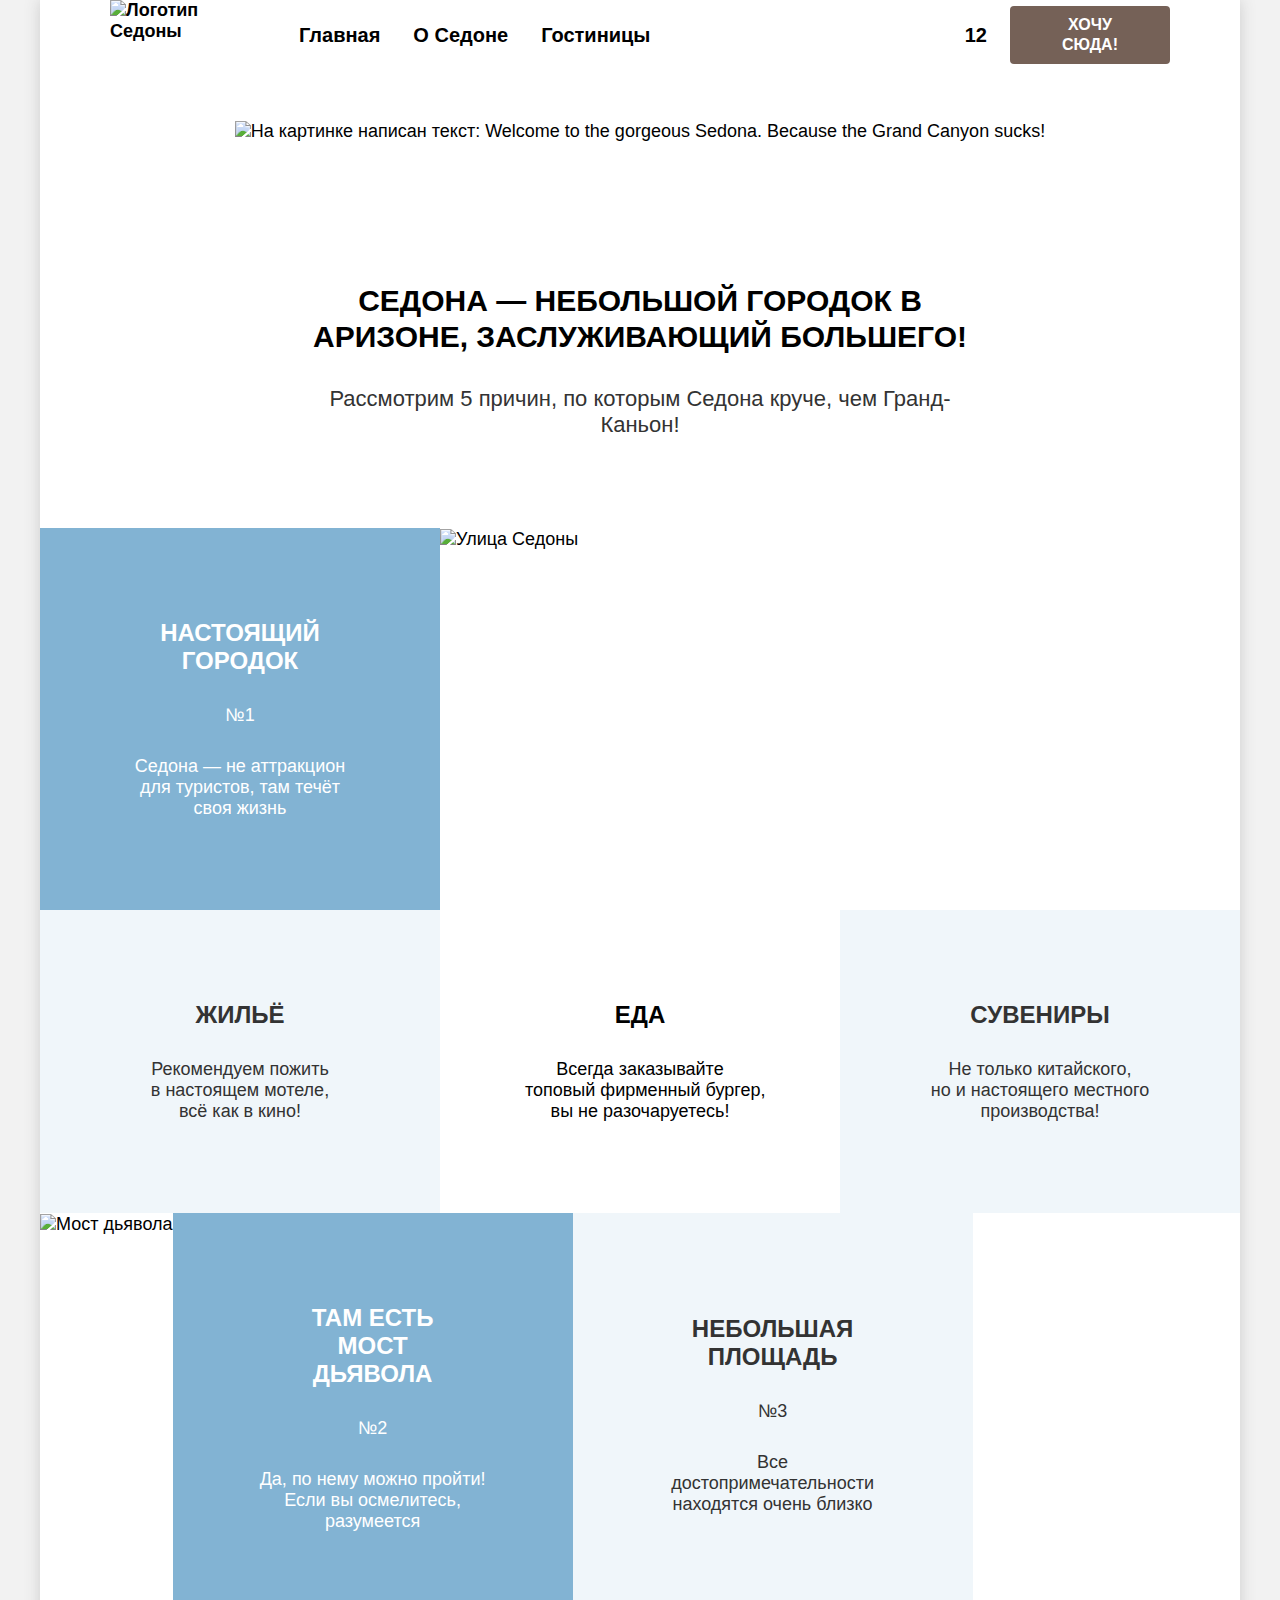
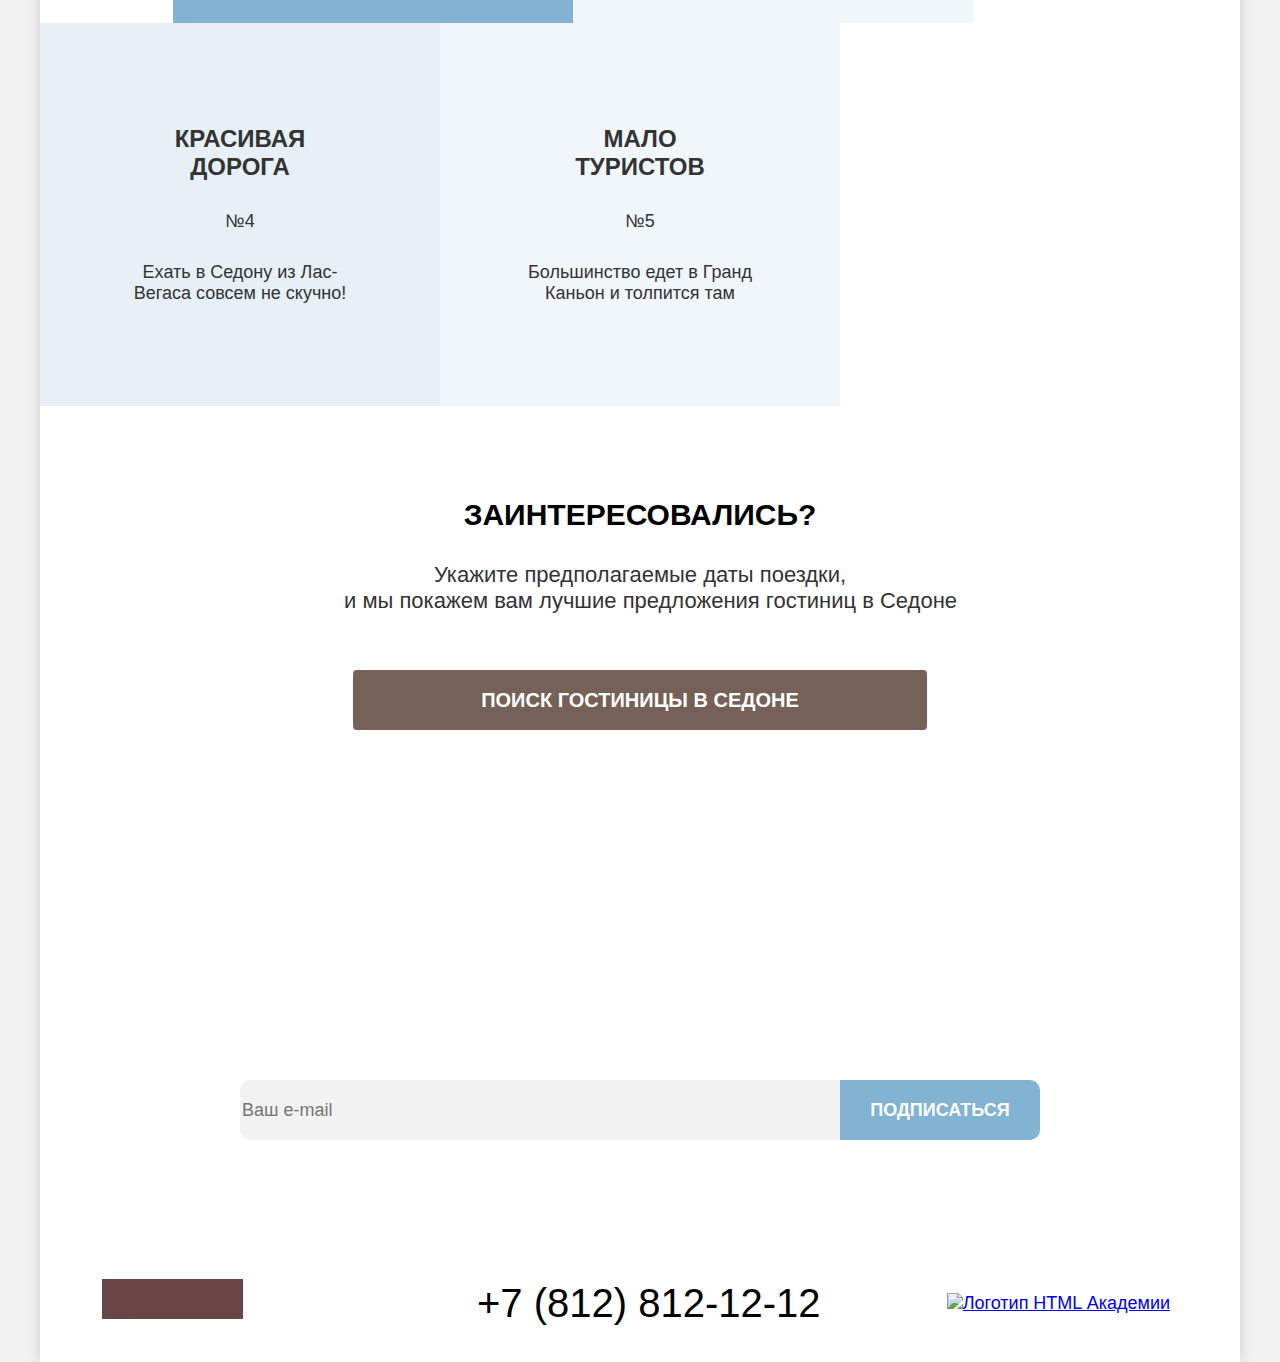
==== index.html @ 0714bcec "Merge pull request #6 from NadyaPod/master" ====
<!DOCTYPE html>
<html lang="ru">
  <head>
    <meta charset="utf-8">
    <title>HTML Academy: Седона</title>
    <link rel="stylesheet" href="./styles/styles.css">
  </head>
  <body>
    <div class="container">
      <header class="page-header">
        <img src="./images/logo.svg" width="139" height="70" alt="Логотип Седоны" class="logo">
        <nav class="navigation">
          <ul class="navigation-list list">
            <li class="navigation-item"><a class="navigation-link current" current>Главная</a></li>
            <li class="navigation-item"><a href="#" class="navigation-link">О Седоне</a></li>
            <li class="navigation-item"><a href="./catalog.html" class="navigation-link">Гостиницы</a></li>
          </ul>
        </nav>
        <ul class="navigation-user list">
          <li class="navigation-item"><a href="#" class="navigation-link"><span class="visually-hidden">Поиск</span></a></li>
          <li class="navigation-item"><a href="#" class="navigation-link"><span class="visually-hidden">Избранное</span><span>12</span></a></li>
          <li class="navigation-item"><a href="#" class="navigation-link button button-want">Хочу сюда!</a></li>
        </ul>
      </header>

      <main class="main">
        <div class="main-hero">
          <div class="hero-image">
            <img src="./images/welcome.svg" width="458" height="352" alt="На картинке написан текст: Welcome to the gorgeous Sedona. Because the Grand Canyon sucks!">
          </div>
        </div>

        <div class="main-text">
          <h1 class="main-title">Седона — небольшой городок в Аризоне, заслуживающий большего!</h1>
          <p class="main-description">Рассмотрим 5 причин, по которым Седона круче, чем Гранд-Каньон!</p>
        </div>

        <section class="advantages">
          <h2 class="visually-hidden">Преимущества</h2>
          <ol class="advantages-list list">
            <li class="advantages-item-sublist">
              <div class="advantages-item card-dark-blue">
                <h3 class="advantages-title">Настоящий городок</h3>
                <span class="advantages-number">№1</span>
                <p class="advantages-description">Седона — не аттракцион для туристов, там течёт своя жизнь</p>
              </div>
              <div>
                <img src="./images/advantage-photo-1.jpg" class="image" width="800" height="384" alt="Улица Седоны">
              </div>

              <ul class="advantages-list list">
                <li class="advantages-item card-light-blue">
                  <h4 class="advantages-title">Жильё</h4>
                  <p class="advantages-description">Рекомендуем пожить в&nbsp;настоящем мотеле, всё&nbsp;как&nbsp;в&nbsp;кино!</p>
                </li>
                <li class="advantages-item advantages-card">
                  <h4 class="advantages-title">Еда</h4>
                  <p class="advantages-description">Всегда заказывайте топовый&nbsp;фирменный&nbsp;бургер, вы&nbsp;не&nbsp;разочаруетесь!</p>
                </li>
                <li class="advantages-item advantages-card card-light-blue">
                  <h4 class="advantages-title">Сувениры</h4>
                  <p class="advantages-description">Не только китайского, но&nbsp;и&nbsp;настоящего местного производства!</p>
                </li>
              </ul>
            </li>

            <li class="advantages-item-sublist">
              <div>
                <img src="./images/advantage-photo-2.jpg" class="image" width="800" height="384" alt="Мост дьявола">
              </div>
              <div class="advantages-item card-dark-blue">
                <h3 class="advantages-title">Там есть мост дьявола</h3>
                <span class="advantages-number">№2</span>
                <p class="advantages-description">Да, по нему можно пройти! Если вы осмелитесь, разумеется</p>
              </div>
            </li>

            <li class="advantages-item card-short-text card-light-blue">
              <h3 class="advantages-title">Небольшая площадь</h3>
              <span class="advantages-number">№3</span>
              <p class="advantages-description">Все достопримечательности находятся очень близко</p>
            </li>

            <li class="advantages-item card-short-text card-blue">
              <h3 class="advantages-title">Красивая дорога</h3>
              <span class="advantages-number">№4</span>
              <p class="advantages-description">Ехать в Седону из Лас-Вегаса совсем не скучно!</p>
            </li>

            <li class="advantages-item card-short-text card-light-blue">
              <h3 class="advantages-title">Мало туристов</h3>
              <span class="advantages-number">№5</span>
              <p class="advantages-description">Большинство едет в Гранд Каньон и толпится там</p>
            </li>
          </ol>
        </section>

        <section class="search-section">
          <div class="search-text">
            <h2 class="section-title">Заинтересовались?</h2>
              <p class="section-description">Укажите предполагаемые даты поездки, и&nbsp;мы&nbsp;покажем&nbsp;вам&nbsp;лучшие&nbsp;предложения&nbsp;гостиниц&nbsp;в&nbsp;Седоне</p>
              <a href="./catalog.html" class="button-section button-search">Поиск гостиницы в Седоне</a>
          </div>
        </section>

        <section class="subscription-section">
          <div class="subscription-text">
            <h2 class="section-title">Подпишитесь на рассылку</h2>
            <p class="section-description">Только полезная информация и никакого спама, честное бойскаутское!</p>
          </div>
          <form class="subscription-form" action="https://echo.htmlacademy.ru/" method="post">
            <input type="email" class="input-text" name="email" placeholder="Ваш e-mail">
            <button class="button-section button-subscibe" type="submit">Подписаться</button>
          </form>
        </section>
      </main>

      <footer class="page-footer">
        <h2 class="visually-hidden">Наши контакты</h2>
        <ul class="socials-list list">
          <li class="socials-item">
            <a href="https://vk.com/htmlacademy" class="socials-link">
              <span class="visually-hidden">Вконтакте</span>
            </a>
          </li>
          <li class="socials-item">
            <a href="https://t.me/htmlacademy " class="socials-link">
              <span class="visually-hidden">Телеграм</span>
            </a>
          </li>
          <li class="socials-item">
            <a href="https://www.youtube.com/user/htmlacademyru" class="socials-link">
              <span class="visually-hidden">Youtube</span>
            </a>
          </li>
        </ul>
        <a href="tel:+78128121212" class="phone">+7 (812) 812-12-12</a>
        <div>
          <a href="https://htmlacademy.ru/" class="link logo-link">
            <img src="./images/logo_htmlacademy.svg" width="115" height="34" alt="Логотип HTML Академии">
          </a>
        </div>
      </footer>
    </div>
  </body>
</html>
---- styles/styles.css ----
@font-face {
  font-family: "PT Sans";
  font-style: normal;
  font-weight: 400;
  src: url("../fonts/ptsans-400.woff2") format("woff2");
  font-display: swap;
}

@font-face {
  font-family: "PT Sans";
  font-style: normal;
  font-weight: 700;
  src: url("../fonts/ptsans-700.woff2") format("woff2");
  font-display: swap;
}

*,
::before,
::after {
  box-sizing: border-box;
}

html {
  height: 100%;
}

body {
  height: 100%;
  margin: 0;
  font-family: "PT Sans", "Arial", sans-serif;
  font-size: 18px;
  line-height: 21px;
  font-weight: 400;
  background-color: #f2f2f2;
  color: #000000;
}

.container {
  min-height: 100%;
  width: 1200px;
  margin: 0 auto;
  background-color: #ffffff;
  box-shadow: 0 0 15px #cccccc;
}

.list {
  margin: 0;
  padding: 0;
  list-style-type: none;
}

.main {
  flex-grow: 1;
}

.visually-hidden {
  position: absolute;
  width: 1px;
  height: 1px;
  margin: -1px;
  padding: 0;
  border: 0;
  clip: rect(0 0 0 0);
  overflow: hidden;
}

/* Index page */

/* Header */

.page-header {
  display: flex;
  align-items: center;
  padding: 0 70px;
  font-weight: 700;
}

.logo {
  align-self: start;
  margin-right: 40px;
}

.navigation {
  margin-right: auto;
}

.navigation-list {
  display: flex;
  flex-wrap: wrap;
  width: 420px;
}

.navigation-item:not(:last-child) {
  margin-right: 13px;
}

.navigation-link {
  display: block;
  padding: 22px 10px;
  font-size: 20px;
  line-height: 26px;
  color: inherit;
  text-align: center;
  text-decoration: none;
}

.navigation-user {
  display: flex;
  align-items: center;
  flex-wrap: wrap;
  max-width: 400px;
}

.navigation-user .navigation-link {
  display: block;
  min-width: 18px;
  min-height: 19px;
}

.button {
  display: block;
  font-size: 16px;
  font-weight: 700;
  line-height: 20px;
  text-align: center;
  border-radius: 4px;
  text-transform: uppercase;
  color: #ffffff;
  background-color: #756157;
}

.button-want {
  width: 160px;
  padding: 9px 30px;
}

/* Main Hero */

.main-hero {
  padding-top: 51px;
  padding-bottom: 78px;
  background-image: url("../images/index-background.jpg");
  background-size: 100% auto;
  background-repeat: no-repeat;
  text-align: center;
}

.main-text {
  max-width: 655px;
  margin: 0 auto;
  padding-top: 63px;
  padding-bottom: 90px;
}

.main-title {
  margin: 0;
  margin-bottom: 31px;
  font-size: 30px;
  line-height: 36px;
  text-align: center;
  text-transform: uppercase;
}

.main-description {
  margin: 0;
  font-size: 22px;
  line-height: 26px;
  text-align: center;
  color: #333333;
}

/* Advanatages */

.advantages-item {
  width: 400px;
  padding: 91px 0;
  text-align: center;
}

.advantages-title {
  margin: 0 auto;
  margin-bottom: 30px;
  max-width: 172px;
  font-size: 24px;
  line-height: 28px;
  text-transform: uppercase;
}

.advantages-number {
  display: block;
  margin-bottom: 30px;
  font-size: 18px;
  line-height: 21px;
}

.advantages-description {
  margin: 0 auto;
  max-width: 230px;
  font-size: 18px;
  line-height: 21px;
}

.image {
  height: 100%;
  object-fit: cover;
  vertical-align: middle;
}

.card-short-text {
  padding: 102px 0;
}

/* Flex advantages */

.advantages-list {
  display: flex;
  flex-wrap: wrap;
}

.advantages-item-sublist {
  display: flex;
  flex-wrap: wrap;
}

.card-dark-blue {
  color: #ffffff;
  background-color: #82b3d3;
}

.card-blue {
  color: #333333;
  background-color: #e6f0f6;
}

.card-light-blue {
  color: #333333;
  background-color: #f0f6fa;
}

/* Search section */

.search-section {
  padding-top: 91px;
  padding-bottom: 93px;
  text-align: center;
}

.search-text {
  max-width: 592px;
  margin: 0 auto;
}

.section-title {
  margin: 0;
  font-size: 30px;
  line-height: 36px;
  text-transform: uppercase;
}

.search-section .section-title {
  margin-bottom: 29px;
}

.section-description {
  margin: 0;
  margin-bottom: 56px;
  font-size: 22px;
  line-height: 26px;
  color: #333333;
}

.button-section {
  padding: 12px 15px;
  font-size: 20px;
  font-weight: 700;
  line-height: 36px;
  text-align: center;
  text-transform: uppercase;
  background-color: #756157;
  color: #ffffff;
}

.button-search {
  display: block;
  width: 574px;
  margin: 0 auto;
  border-radius: 4px;
  text-decoration: none;
}

/* Subscibe  */

.subscription-section {
  padding: 94px 0;
  background-image: url("../images/subscription-background.jpg");
  background-size: 100% auto;
  background-repeat: no-repeat;
  text-align: center;
}

.subscription-text {
  max-width: 475px;
  margin: 0 auto;
}

.subscription-section .section-title {
  margin-bottom: 29px;
  color: #ffffff;
}

.subscription-section .section-description {
  margin-bottom: 46px;
  color: #ffffff;
}

.button-subscibe {
  width: 200px;
  font-size: 18px;
  border-radius: 0 10px 10px 0;
  background-color: #82b3d3;
  border: none;
  cursor: pointer;
}

.subscription-form {
  display: flex;
  justify-content: center;
}

.input-text {
  max-width: 600px;
  flex-grow: 1;
  border-radius: 10px 0 0 10px;
  border: none;
  background-color: #f2f2f2;
  font-family: inherit;
  font-size: 18px;
  line-height: 21px;
}

/* Footer */

.page-footer {
  display: flex;
  justify-content: space-between;
  align-items: center;
  padding: 45px 70px 35px 62px;
}

.phone {
  margin-right: auto;
  font-size: 40px;
  line-height: 40px;
  text-align: center;
  color: inherit;
  text-decoration: none;
}

.socials-list {
  display: flex;
  flex-wrap: wrap;
  max-width: 250px;
  margin-right: 234px;
}

.socials-item {
  width: 47px;
  height: 40px;
  margin-bottom: 8px;
  background-color: rgb(105, 69, 69);
}

.socials-link {
  display: block;
  width: 100%;
  height: 100%;
  color: inherit;
  text-align: center;
  text-decoration: none;
}

/* Catalog раge*/

.filter-wrapper {
  background-image: url("../images/filter-background.jpg");
  background-size: cover;
  background-repeat: no-repeat;
  color: #ffffff;
  padding: 35px 0 70px;
}

/* Catalog filter-form */

.filter-container {
  max-width: 1060px;
  margin: 0 auto;
}

.catalog-title {
  margin: 0;
  font-size: 60px;
  line-height: 78px;
}

.filter-form {
  display: flex;
  flex-wrap: wrap;
}

.filter-title {
  font-weight: 700;
  font-size: 20px;
  line-height: 26px;
}

.button-form-wrap {
  display: flex;
  flex-direction: column;
  align-self: end;
  margin-left: auto;
}

.option-label {
  font-size: 18px;
  line-height: 21px;
}

.button-reset {
  font-size: 16px;
  line-height: 20px;
}

/* Breadcrumbs */

.breadcrumbs {
  display: flex;
  flex-wrap: wrap;
  max-width: 400px;
  margin-bottom: 40px;
}

.breadcrumbs-item {
  margin-right: 10px;
}

.breadcrumbs-link {
  display: block;
  font-size: 16px;
  line-height: 21px;
  text-decoration: none;
  color: #ffffff;
}

/* Result header */

.header-wrapper {
  display: flex;
  align-items: center;
  padding: 60px 72px 55px;
}

.results-section-title {
  margin-right: 191px;
}

.sort-list {
  width: 287px;
  max-height: 48px;
  margin: 0;
  margin-right: auto;
  padding: 14px;
  font-family: inherit;
  font-size: 18px;
  line-height: 21px;
  color: #333333;
}

.view-list {
  display: flex;
  flex-wrap: wrap;
  max-width: 180px;
}

.view-item {
  width: 48px;
  height: 48px;
  margin-right: 8px;
  border: 1px solid rgb(149, 66, 66);
}

.view-item:last-child {
  margin-right: 0;
}

.view-item:nth-child(3n) {
  margin-right: 0;
}

.view-button {
  display: block;
  width: 100%;
  height: 100%;
}

/* Result cards */

.results a {
  text-decoration: none;
}

.results-list {
  display: flex;
  flex-wrap: wrap;
  gap: 0 18px;
  padding: 0 72px;
  margin-bottom: 66px;
}

.results-item {
  width: 340px;
  padding: 20px;
}

.results-image {
  margin-bottom: 16px;
}

.results-title {
  margin: 0;
  margin-bottom: 16px;
  font-size: 24px;
  line-height: 28px;
  color: #000000;
}

.results-description {
  display: flex;
  justify-content: space-between;
  margin-bottom: 16px;
}

.results-type {
  display: inline-block;
  width: 140px;
  font-size: 18px;
  line-height: 21px;
}

.results-price {
  display: inline-block;
  width: 140px;
  font-size: 18px;
  line-height: 21px;
}

.button-wrap {
  display: flex;
  margin: 0;
  margin-bottom: 16px;
  justify-content: space-between;
}

.button-more {
  width: 140px;
  padding: 9px 15px;
  color: #ffffff;
}

.button-favorite {
  width: 140px;
  padding: 9px 15px;
  background-color: #82b3d3;
}

.button-active{
  background-color: #7db54f;
}

.info-wrap {
  display: flex;
  justify-content: space-between;
  margin: 0;
}

.score {
  width: 140px;
  padding: 9px 15px;
  background-color: #f2f2f2;
  border-radius: 4px;
  font-size: 16px;
  line-height: 20px;
  text-align: center;
  text-transform: uppercase;
}

/* Pagination */

.pagination {
  display: flex;
  justify-content: space-between;
  max-width: 1055px;
  margin: 0 auto;
  border-top: 1px solid #E6E6E6;
  padding: 30px 0 25px;
}

.pagination-list {
  display: flex;
  flex-wrap: wrap;
  max-width: 500px;
}

.pagination-item {
  margin-right: 8px;
  margin-bottom: 8px;
  text-align: center;
  width: 55px;
  height: 55px;
  background-color: #82b3d3;
  border-radius: 4px;
}

.pagination-item:last-child {
  margin-right: 0
}

.pagination-link {
  display: block;
  padding: 9px;
  color: #ffffff;
  font-size: 20px;
  font-weight: 700;
  line-height: 36px;
}

.current-page {
  background-color: #f2f2f2;
}

.current-page .pagination-link {
  color: #000000;
}

.results-form {
  display: flex;
  min-width: 386px;
}

.results-number {
  width: 160px;
  padding: 12px 20px;
  border-radius: 4px;
  margin-left: 51px;
  font-family: inherit;
  font-size: 18px;
  line-height: 21px;
  color: #333333;
}

/* Subscpiption */

.subscription-catalog {
  background-image: none;
}

.subscription-catalog .section-title {
  color: #000000;
}

.subscription-catalog .section-description {
  color: #333333;
}
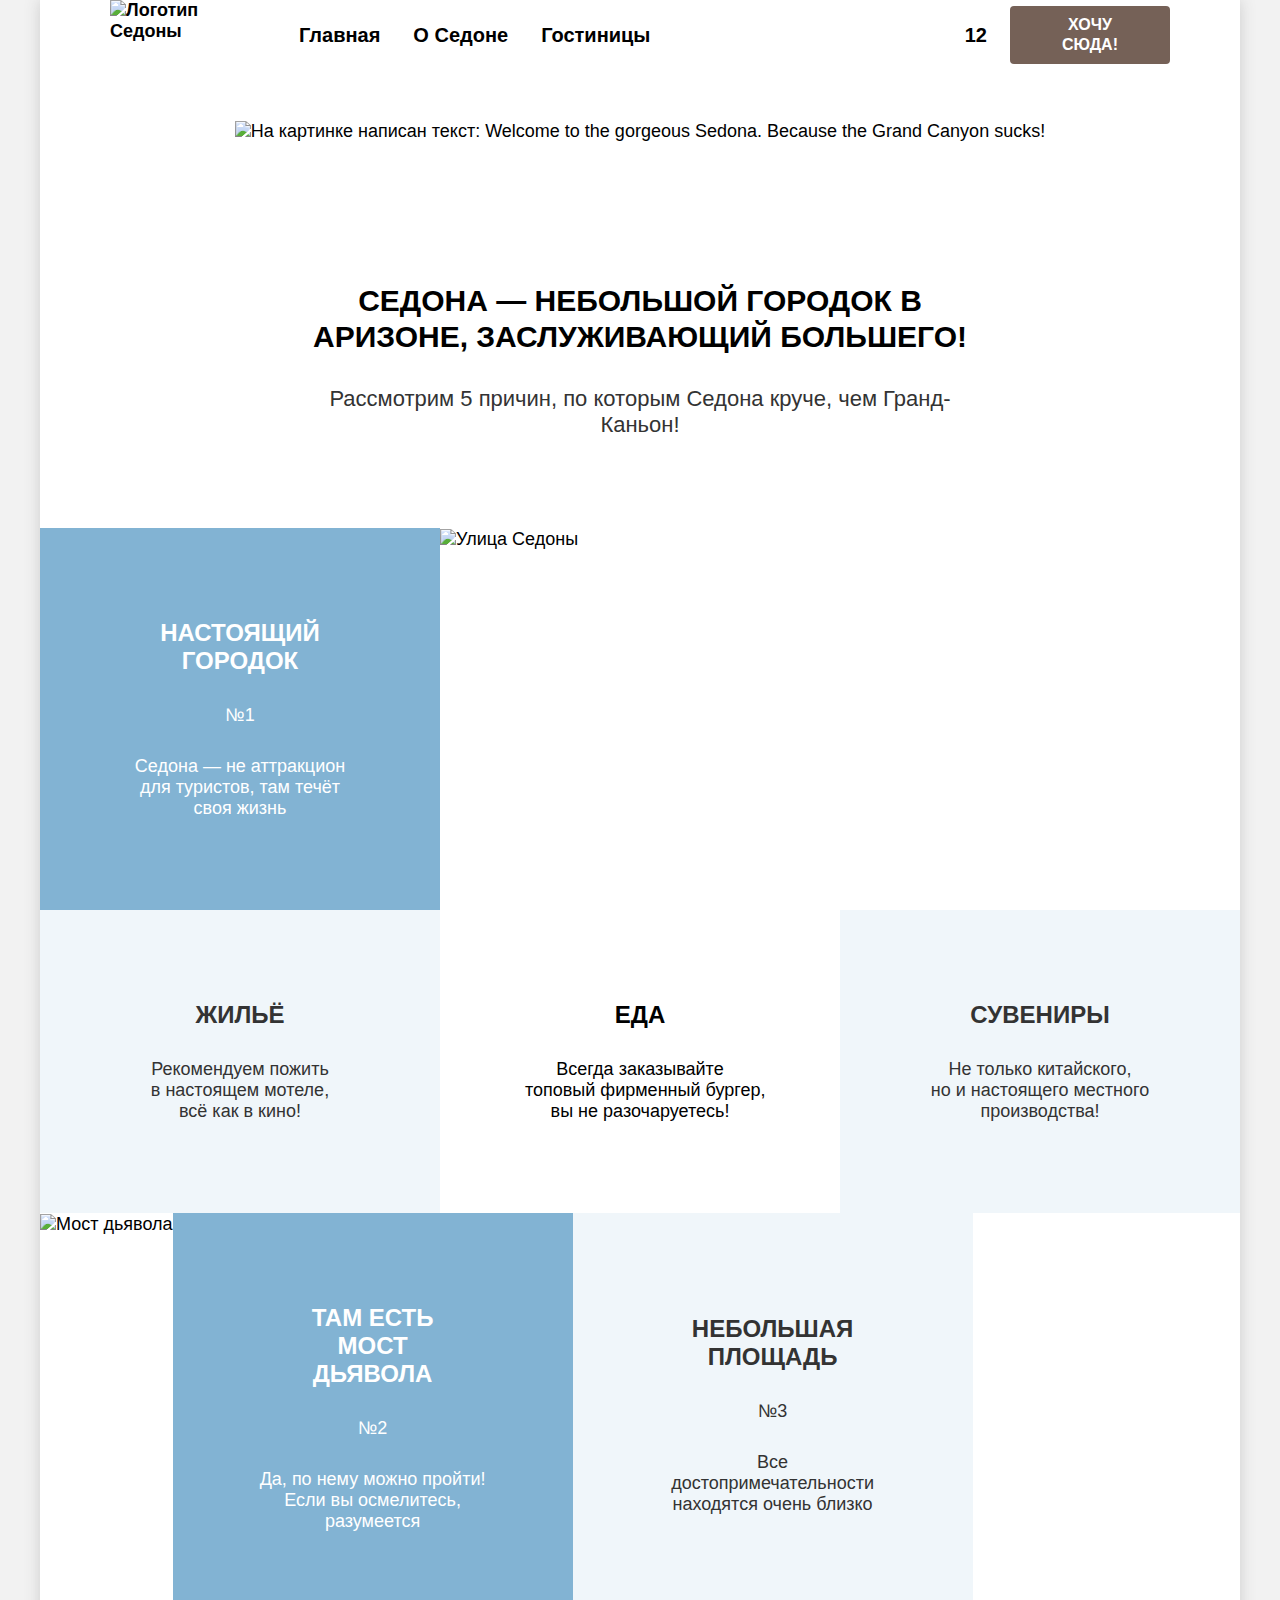
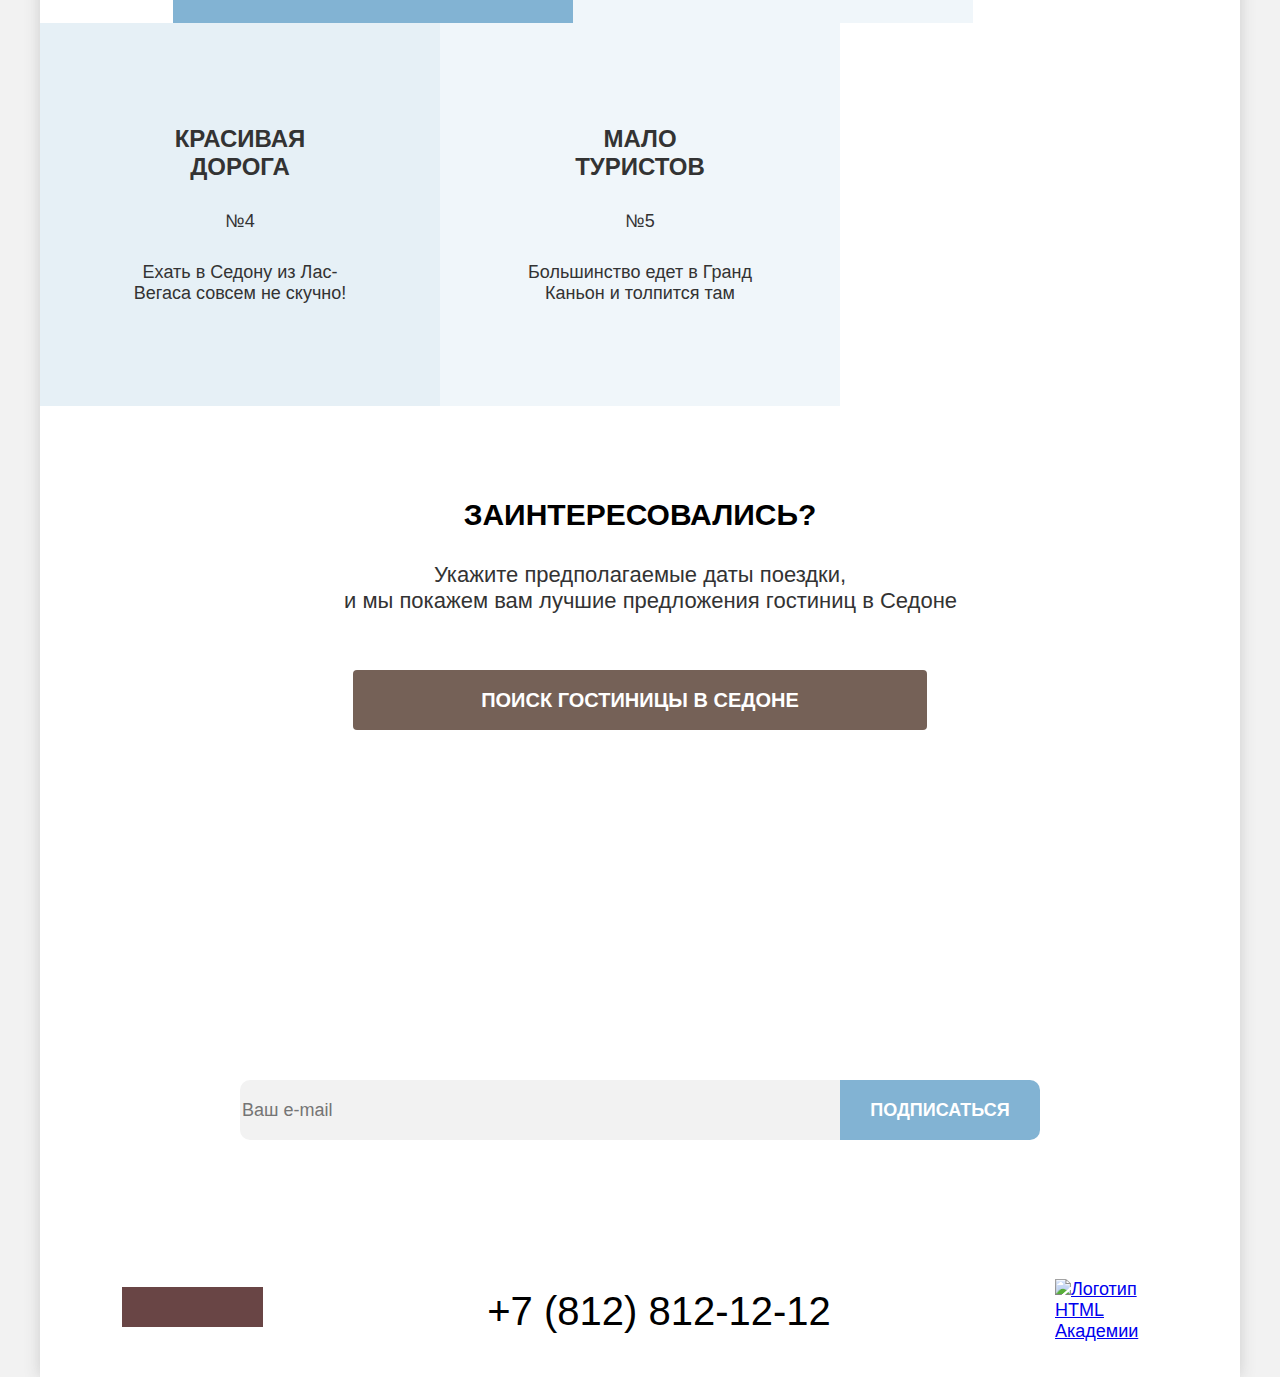
==== commit 5f3933e8: "Merge pull request #7 from NadyaPod/master" ====
--- a/index.html
+++ b/index.html
@@ -135,8 +135,8 @@
           </li>
         </ul>
         <a href="tel:+78128121212" class="phone">+7 (812) 812-12-12</a>
-        <div>
-          <a href="https://htmlacademy.ru/" class="link logo-link">
+        <div class="logo-wrap">
+          <a href="https://htmlacademy.ru/" class="logo-link">
             <img src="./images/logo_htmlacademy.svg" width="115" height="34" alt="Логотип HTML Академии">
           </a>
         </div>
--- a/styles/styles.css
+++ b/styles/styles.css
@@ -87,7 +87,7 @@
 .navigation-list {
   display: flex;
   flex-wrap: wrap;
-  width: 420px;
+  width: 600px;
 }
 
 .navigation-item:not(:last-child) {
@@ -344,11 +344,11 @@
   display: flex;
   justify-content: space-between;
   align-items: center;
-  padding: 45px 70px 35px 62px;
+  padding: 45px 70px 35px 82px;
 }
 
 .phone {
-  margin-right: auto;
+  max-width: 382px;
   font-size: 40px;
   line-height: 40px;
   text-align: center;
@@ -360,7 +360,6 @@
   display: flex;
   flex-wrap: wrap;
   max-width: 250px;
-  margin-right: 234px;
 }
 
 .socials-item {
@@ -379,6 +378,10 @@
   text-decoration: none;
 }
 
+.logo-wrap {
+  max-width: 115px ;
+}
+
 /* Catalog раge*/
 
 .filter-wrapper {
@@ -460,7 +463,7 @@
 }
 
 .results-section-title {
-  margin-right: 191px;
+  margin-right: 190px;
 }
 
 .sort-list {
@@ -509,55 +512,47 @@
 }
 
 .results-list {
-  display: flex;
-  flex-wrap: wrap;
+  display: grid;
+  grid-template-columns: repeat(3, 1fr);
   gap: 0 18px;
   padding: 0 72px;
   margin-bottom: 66px;
 }
 
 .results-item {
-  width: 340px;
+  display: grid;
+  grid-template-columns: repeat(2, 1fr);
+  gap: 16px 20px;
   padding: 20px;
 }
 
 .results-image {
-  margin-bottom: 16px;
+  grid-column: 1 / -1;
+  object-fit: cover;
+  width: 100%;
+}
+
+.result-link {
+  grid-column: 1 / -1;
 }
 
 .results-title {
   margin: 0;
-  margin-bottom: 16px;
   font-size: 24px;
   line-height: 28px;
   color: #000000;
 }
 
-.results-description {
-  display: flex;
-  justify-content: space-between;
-  margin-bottom: 16px;
-}
-
 .results-type {
   display: inline-block;
-  width: 140px;
   font-size: 18px;
   line-height: 21px;
 }
 
 .results-price {
   display: inline-block;
-  width: 140px;
-  font-size: 18px;
-  line-height: 21px;
-}
-
-.button-wrap {
-  display: flex;
-  margin: 0;
-  margin-bottom: 16px;
-  justify-content: space-between;
+  font-size: 18px;
+  line-height: 21px;
 }
 
 .button-more {
@@ -574,12 +569,6 @@
 
 .button-active{
   background-color: #7db54f;
-}
-
-.info-wrap {
-  display: flex;
-  justify-content: space-between;
-  margin: 0;
 }
 
 .score {
@@ -601,7 +590,7 @@
   max-width: 1055px;
   margin: 0 auto;
   border-top: 1px solid #E6E6E6;
-  padding: 30px 0 25px;
+  padding: 26px 0 16px;
 }
 
 .pagination-list {
@@ -614,8 +603,8 @@
   margin-right: 8px;
   margin-bottom: 8px;
   text-align: center;
-  width: 55px;
-  height: 55px;
+  width: 60px;
+  height: 60px;
   background-color: #82b3d3;
   border-radius: 4px;
 }
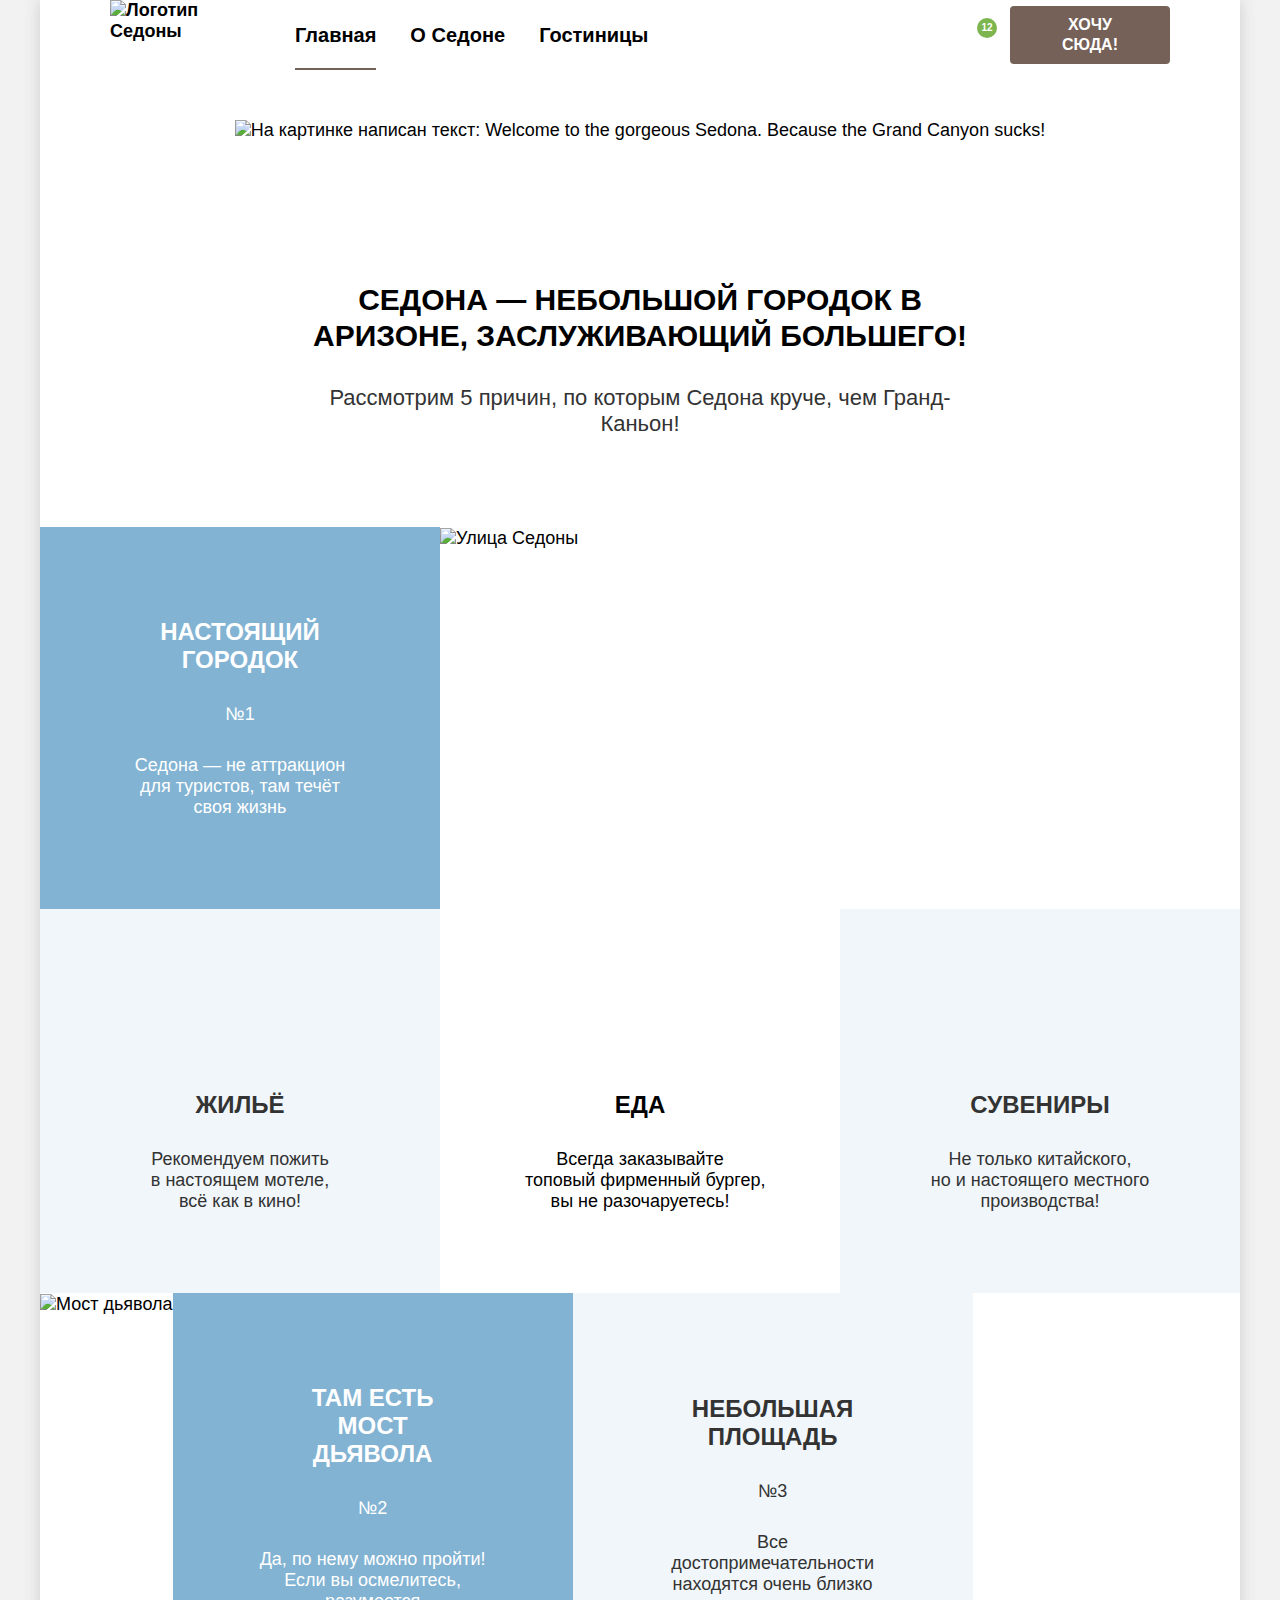
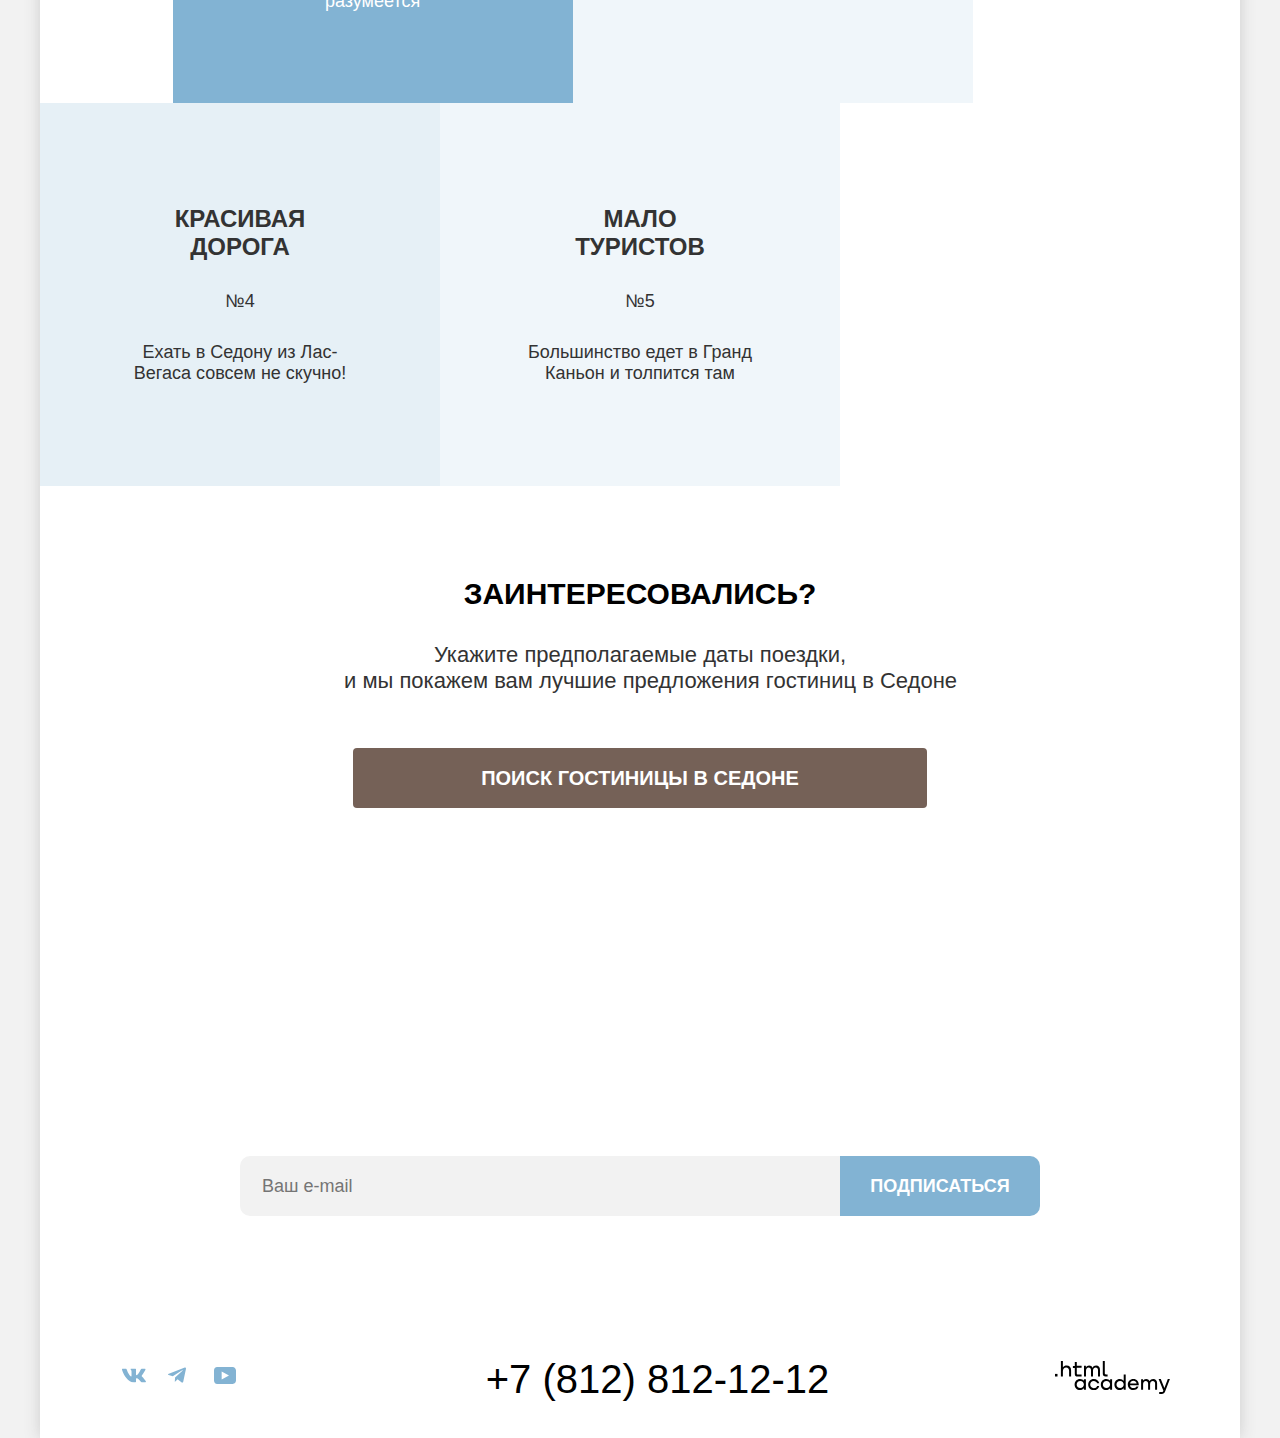
==== commit bf1f0b42: "feat: implement decorative elements" ====
--- a/index.html
+++ b/index.html
@@ -17,8 +17,8 @@
           </ul>
         </nav>
         <ul class="navigation-user list">
-          <li class="navigation-item"><a href="#" class="navigation-link"><span class="visually-hidden">Поиск</span></a></li>
-          <li class="navigation-item"><a href="#" class="navigation-link"><span class="visually-hidden">Избранное</span><span>12</span></a></li>
+          <li class="navigation-item"><a href="#" class="navigation-link search-link"><span class="visually-hidden">Поиск</span></a></li>
+          <li class="navigation-item"><a href="#" class="navigation-link favorite-link"><span class="visually-hidden">Избранное</span></a></li>
           <li class="navigation-item"><a href="#" class="navigation-link button button-want">Хочу сюда!</a></li>
         </ul>
       </header>
@@ -28,6 +28,7 @@
           <div class="hero-image">
             <img src="./images/welcome.svg" width="458" height="352" alt="На картинке написан текст: Welcome to the gorgeous Sedona. Because the Grand Canyon sucks!">
           </div>
+          <div class="hero-image-mask"></div>
         </div>
 
         <div class="main-text">
@@ -49,15 +50,15 @@
               </div>
 
               <ul class="advantages-list list">
-                <li class="advantages-item card-light-blue">
+                <li class="advantages-item advantages-card card-light-blue home">
                   <h4 class="advantages-title">Жильё</h4>
                   <p class="advantages-description">Рекомендуем пожить в&nbsp;настоящем мотеле, всё&nbsp;как&nbsp;в&nbsp;кино!</p>
                 </li>
-                <li class="advantages-item advantages-card">
+                <li class="advantages-item advantages-card food">
                   <h4 class="advantages-title">Еда</h4>
                   <p class="advantages-description">Всегда заказывайте топовый&nbsp;фирменный&nbsp;бургер, вы&nbsp;не&nbsp;разочаруетесь!</p>
                 </li>
-                <li class="advantages-item advantages-card card-light-blue">
+                <li class="advantages-item advantages-card card-light-blue souvenir">
                   <h4 class="advantages-title">Сувениры</h4>
                   <p class="advantages-description">Не только китайского, но&nbsp;и&nbsp;настоящего местного производства!</p>
                 </li>
@@ -120,16 +121,32 @@
         <ul class="socials-list list">
           <li class="socials-item">
             <a href="https://vk.com/htmlacademy" class="socials-link">
+              <svg class="socials-svg" width="24" height="15" viewBox="0 0 24 15" fill="none" xmlns="http://www.w3.org/2000/svg">
+                <g clip-path="url(#clip0_33515_1186)">
+                <path fill-rule="evenodd" clip-rule="evenodd" d="M23.45 1.448C23.616 0.902 23.45 0.5 22.655 0.5H20.03C19.362 0.5 19.054 0.847 18.887 1.23C18.887 1.23 17.552 4.426 15.661 6.502C15.049 7.104 14.771 7.295 14.437 7.295C14.27 7.295 14.019 7.104 14.019 6.557V1.448C14.019 0.792 13.835 0.5 13.279 0.5H9.151C8.734 0.5 8.483 0.804 8.483 1.093C8.483 1.714 9.429 1.858 9.526 3.606V7.404C9.526 8.237 9.373 8.388 9.039 8.388C8.149 8.388 5.984 5.177 4.699 1.503C4.45 0.788 4.198 0.5 3.527 0.5H0.9C0.15 0.5 0 0.847 0 1.23C0 1.912 0.89 5.3 4.145 9.781C6.315 12.841 9.37 14.5 12.153 14.5C13.822 14.5 14.028 14.132 14.028 13.497V11.184C14.028 10.447 14.186 10.3 14.715 10.3C15.105 10.3 15.772 10.492 17.33 11.967C19.11 13.716 19.403 14.5 20.405 14.5H23.03C23.78 14.5 24.156 14.132 23.94 13.404C23.702 12.68 22.852 11.629 21.725 10.382C21.113 9.672 20.195 8.907 19.916 8.524C19.527 8.033 19.638 7.814 19.916 7.377C19.916 7.377 23.116 2.951 23.449 1.448H23.45Z" fill="currentColor"/>
+                </g>
+                <defs>
+                <clipPath id="clip0_33515_1186">
+                <rect width="24.0005" height="14" fill="white" transform="translate(0 0.5)"/>
+                </clipPath>
+                </defs>
+              </svg>
               <span class="visually-hidden">Вконтакте</span>
             </a>
           </li>
           <li class="socials-item">
             <a href="https://t.me/htmlacademy " class="socials-link">
+              <svg width="18" height="17" viewBox="0 0 18 17" fill="none" xmlns="http://www.w3.org/2000/svg">
+                <path d="M16.7855 0.59926L0.840977 6.74776C-0.247172 7.18481 -0.240877 7.79184 0.641333 8.06253L4.73493 9.33953L14.2063 3.3637C14.6542 3.09121 15.0634 3.2378 14.727 3.53636L7.05332 10.4619H7.05152L7.05332 10.4628L6.77094 14.6823C7.18462 14.6823 7.36718 14.4925 7.5992 14.2686L9.58754 12.3351L13.7234 15.39C14.486 15.81 15.0337 15.5941 15.2234 14.6841L17.9384 1.88885C18.2163 0.774623 17.513 0.270117 16.7855 0.59926Z" fill="currentColor"/>
+                </svg>
               <span class="visually-hidden">Телеграм</span>
             </a>
           </li>
           <li class="socials-item">
             <a href="https://www.youtube.com/user/htmlacademyru" class="socials-link">
+              <svg width="22" height="17" viewBox="0 0 22 17" fill="none" xmlns="http://www.w3.org/2000/svg">
+                <path d="M18.607 0H3.17413C1.31343 0 0 1.59375 0 3.4V13.4937C0 15.4062 1.31343 17 3.17413 17H18.8259C20.4677 17 22 15.4062 22 13.6V3.4C21.7811 1.59375 20.4677 0 18.607 0ZM7.66169 12.5375V4.4625L14.995 8.5L7.66169 12.5375Z" fill="currentColor"/>
+              </svg>
               <span class="visually-hidden">Youtube</span>
             </a>
           </li>
@@ -137,7 +154,21 @@
         <a href="tel:+78128121212" class="phone">+7 (812) 812-12-12</a>
         <div class="logo-wrap">
           <a href="https://htmlacademy.ru/" class="logo-link">
-            <img src="./images/logo_htmlacademy.svg" width="115" height="34" alt="Логотип HTML Академии">
+            <svg class="logo-svg" aria-hidden="true" focusable="false" width="115" height="34" viewBox="0 0 115 34" fill="none" xmlns="http://www.w3.org/2000/svg">
+              <path d="M0 13.9V16.5H2.5V13.9H0Z" fill="currentColor"/>
+              <path d="M11.6 5.5C10 5.5 8.8 6.2 8 7.2H7.9V1H5.9V16.5H7.9V11.2C7.9 9.1 9.2 7.6 11.2 7.6C13 7.6 14.1 9 14.1 10.8V16.5H16.1V10.4C16.2 7.4 14.3 5.5 11.6 5.5Z" fill="currentColor"/>
+              <path d="M26.6 5.8H21.8V2.1H19.8V5.9H17.9V7.9H19.8V13.9C19.8 15.6 20.8 16.6 22.5 16.6H26.6V14.6H22.9C22.2 14.6 21.8 14.2 21.8 13.5V7.8H26.6V5.8Z" fill="currentColor"/>
+              <path d="M41.1 5.6C39.5 5.6 38.2 6.4 37.6 7.7H37.5C36.9 6.5 35.7 5.6 34.1 5.6C32.7 5.6 31.6 6.4 31 7.4H30.9V5.8H29V16.4H31V11C31 9 32 7.5 33.6 7.5C35.1 7.5 36 8.5 36 10.1V16.4H38V10.8C38 8.4 39.4 7.5 40.6 7.5C42.1 7.5 43 8.5 43 10.1V16.4H45V9.9C45.1 7.4 43.6 5.6 41.1 5.6Z" fill="currentColor"/>
+              <path d="M47.8 13.7C47.8 15.4 48.8 16.4 50.6 16.4H52.6V14.4H50.9C50.2 14.4 49.8 14 49.8 13.3V1H47.8V13.7Z" fill="currentColor"/>
+              <path d="M28.9 20.7C28 19.6 26.7 18.9 25 18.9C21.9 18.9 19.6 21.2 19.6 24.5C19.6 27.8 21.9 30.1 25 30.1C26.8 30.1 28 29.3 28.8 28.2H28.9V29.8H30.9V19.2H28.9V20.7ZM25.3 28.1C23.1 28.1 21.7 26.5 21.7 24.5C21.7 22.5 23.1 20.9 25.3 20.9C27.5 20.9 28.9 22.5 28.9 24.5C28.9 26.4 27.5 28.1 25.3 28.1Z" fill="currentColor"/>
+              <path d="M44.2 23C43.7 20.6 41.6 18.9 38.8 18.9C35.4 18.9 33.2 21.4 33.2 24.5C33.2 27.6 35.4 30.1 38.8 30.1C41.6 30.1 43.7 28.3 44.2 25.9H42.1C41.7 27.2 40.4 28.2 38.8 28.2C36.6 28.2 35.2 26.6 35.2 24.6C35.2 22.6 36.6 21 38.8 21C40.4 21 41.6 22 42.1 23.2H44.2V23Z" fill="currentColor"/>
+              <path d="M55.1 20.7C54.2 19.6 52.9 18.9 51.2 18.9C48.1 18.9 45.8 21.2 45.8 24.5C45.8 27.8 48.1 30.1 51.2 30.1C53 30.1 54.2 29.3 55 28.2H55.1V29.8H57.1V19.2H55.1V20.7ZM51.5 28.1C49.3 28.1 47.9 26.5 47.9 24.5C47.9 22.5 49.3 20.9 51.5 20.9C53.7 20.9 55.1 22.5 55.1 24.5C55.1 26.4 53.6 28.1 51.5 28.1Z" fill="currentColor"/>
+              <path d="M68.7 20.8C67.8 19.7 66.5 18.9 64.8 18.9C61.7 18.9 59.4 21.2 59.4 24.5C59.4 27.8 61.6 30.1 64.8 30.1C66.5 30.1 67.8 29.3 68.6 28.3H68.7V29.8H70.7V14.4H68.7V20.8ZM65.1 28.1C62.9 28.1 61.5 26.5 61.5 24.5C61.5 22.5 62.9 20.9 65.1 20.9C67.3 20.9 68.7 22.5 68.7 24.5C68.6 26.5 67.2 28.1 65.1 28.1Z" fill="currentColor"/>
+              <path d="M78.3 18.9C75 18.9 72.8 21.4 72.8 24.5C72.8 27.5 74.9 30.1 78.3 30.1C80.8 30.1 82.8 28.8 83.5 26.5H81.4C80.9 27.5 79.8 28.1 78.4 28.1C76.5 28.1 75.1 26.8 75 25.2H83.8C84 21.6 81.8 18.9 78.3 18.9ZM78.3 20.8C80 20.8 81.3 21.8 81.6 23.4H75.1C75.4 21.9 76.6 20.8 78.3 20.8Z" fill="currentColor"/>
+              <path d="M98.2 18.9C96.6 18.9 95.3 19.7 94.6 20.9H94.5C93.9 19.7 92.7 18.9 91.1 18.9C89.7 18.9 88.6 19.6 88 20.7V19.2H86.1V29.8H88.1V24.4C88.1 22.4 89.1 21 90.7 20.9C92.2 20.9 93.1 21.9 93.1 23.5V29.8H95.1V24.2C95.1 21.8 96.5 20.9 97.7 20.9C99.2 20.9 100.1 21.9 100.1 23.5V29.8H102.1V23.3C102.2 20.7 100.7 18.9 98.2 18.9Z" fill="currentColor"/>
+              <path d="M109.4 28L105.8 19.1H103.6L108.4 30.7C108.1 31.6 107.7 31.9 106.7 31.9H104.2V33.9H106.7C108.5 33.9 109.5 33.1 110.2 31.3L114.9 19.1H112.8L109.4 28Z" fill="currentColor"/>
+              </svg>
+            <span class="visually-hidden">Логотип HTML Академии</span>
           </a>
         </div>
       </footer>
--- a/styles/styles.css
+++ b/styles/styles.css
@@ -77,7 +77,7 @@
 
 .logo {
   align-self: start;
-  margin-right: 40px;
+  margin-right: 46px;
 }
 
 .navigation {
@@ -91,12 +91,12 @@
 }
 
 .navigation-item:not(:last-child) {
-  margin-right: 13px;
+  margin-right: 34px;
 }
 
 .navigation-link {
   display: block;
-  padding: 22px 10px;
+  padding: 22px 0 20px;
   font-size: 20px;
   line-height: 26px;
   color: inherit;
@@ -104,17 +104,59 @@
   text-decoration: none;
 }
 
+.current {
+  border-bottom: 2px solid #756257;
+}
+
 .navigation-user {
   display: flex;
   align-items: center;
   flex-wrap: wrap;
   max-width: 400px;
+}
+
+.navigation-user .navigation-item:not(:last-child) {
+  margin-right: 13px;
 }
 
 .navigation-user .navigation-link {
   display: block;
   min-width: 18px;
   min-height: 19px;
+}
+
+.search-link {
+  display: block;
+  width: 30px;
+  height: 40px;
+  margin-right: 8px;
+  background-image: url("../images/icons/search.svg");
+  background-repeat: no-repeat;
+  background-position: center;
+}
+
+.favorite-link {
+  position: relative;
+  margin-right: 16px;
+  background-image: url("../images/icons/heart.svg");
+  background-repeat: no-repeat;
+  background-position: center;
+}
+
+.favorite-link::after {
+  content: "12";
+  position: absolute;
+  top: 4px;
+  left: 14px;
+  display: flex;
+  justify-content: center;
+  align-items: center;
+  width: 20px;
+  height: 20px;
+  font-size: 10px;
+  color: #ffffff;
+  border-radius: 50%;
+  background-color: #7db54f;
 }
 
 .button {
@@ -123,9 +165,9 @@
   font-weight: 700;
   line-height: 20px;
   text-align: center;
+  text-transform: uppercase;
+  color: #ffffff;
   border-radius: 4px;
-  text-transform: uppercase;
-  color: #ffffff;
   background-color: #756157;
 }
 
@@ -137,12 +179,22 @@
 /* Main Hero */
 
 .main-hero {
-  padding-top: 51px;
+  position: relative;
+  padding-top: 50px;
   padding-bottom: 78px;
   background-image: url("../images/index-background.jpg");
   background-size: 100% auto;
   background-repeat: no-repeat;
   text-align: center;
+}
+
+.hero-image-mask {
+  position: absolute;
+  width: 1200px;
+  height: 57px;
+  bottom: 0;
+  z-index: 2;
+  background-image: url("../images/index-background-mask.svg");
 }
 
 .main-text {
@@ -217,6 +269,13 @@
   flex-wrap: wrap;
 }
 
+.advantages-card {
+  padding-top: 182px;
+  padding-bottom: 81px;
+  background-position: 50% 24%;
+  background-repeat: no-repeat;
+}
+
 .advantages-item-sublist {
   display: flex;
   flex-wrap: wrap;
@@ -237,11 +296,22 @@
   background-color: #f0f6fa;
 }
 
+.home {
+  background-image: url("../images/advantages-icons/home.svg");
+}
+
+.food {
+  background-image: url("../images/advantages-icons/food.svg");
+}
+
+.souvenir {
+  background-image: url("../images/advantages-icons/souvenir.svg");
+}
+
 /* Search section */
 
 .search-section {
-  padding-top: 91px;
-  padding-bottom: 93px;
+  padding: 90px 0;
   text-align: center;
 }
 
@@ -258,19 +328,19 @@
 }
 
 .search-section .section-title {
-  margin-bottom: 29px;
+  margin-bottom: 30px;
 }
 
 .section-description {
   margin: 0;
-  margin-bottom: 56px;
+  margin-bottom: 54px;
   font-size: 22px;
   line-height: 26px;
   color: #333333;
 }
 
 .button-section {
-  padding: 12px 15px;
+  padding: 12px 14px;
   font-size: 20px;
   font-weight: 700;
   line-height: 36px;
@@ -292,19 +362,19 @@
 
 .subscription-section {
   padding: 94px 0;
+  text-align: center;
   background-image: url("../images/subscription-background.jpg");
   background-size: 100% auto;
   background-repeat: no-repeat;
-  text-align: center;
 }
 
 .subscription-text {
-  max-width: 475px;
+  max-width: 476px;
   margin: 0 auto;
 }
 
 .subscription-section .section-title {
-  margin-bottom: 29px;
+  margin-bottom: 30px;
   color: #ffffff;
 }
 
@@ -338,6 +408,10 @@
   line-height: 21px;
 }
 
+.input-text::placeholder {
+  padding: 20px;
+}
+
 /* Footer */
 
 .page-footer {
@@ -363,23 +437,27 @@
 }
 
 .socials-item {
-  width: 47px;
+  width: 46px;
   height: 40px;
   margin-bottom: 8px;
-  background-color: rgb(105, 69, 69);
 }
 
 .socials-link {
-  display: block;
+  display: flex;
+  align-items: center;
   width: 100%;
   height: 100%;
-  color: inherit;
+  color: #83b3d3;
   text-align: center;
   text-decoration: none;
 }
 
 .logo-wrap {
   max-width: 115px ;
+}
+
+.logo-link {
+  color: #000000;
 }
 
 /* Catalog раge*/
@@ -389,7 +467,7 @@
   background-size: cover;
   background-repeat: no-repeat;
   color: #ffffff;
-  padding: 35px 0 70px;
+  padding: 36px 0 70px;
 }
 
 /* Catalog filter-form */
@@ -401,6 +479,7 @@
 
 .catalog-title {
   margin: 0;
+  margin-bottom: 5px;
   font-size: 60px;
   line-height: 78px;
 }
@@ -410,22 +489,71 @@
   flex-wrap: wrap;
 }
 
+.filter-group {
+  padding: 0;
+  margin: 0;
+  margin-right: 70px;
+  border: none;
+}
+
+.filter-group:nth-child(2) {
+  margin-right: auto;
+}
+
 .filter-title {
+  margin-bottom: 30px;
   font-weight: 700;
   font-size: 20px;
   line-height: 26px;
 }
 
+.filter-item:not(:last-child) {
+  margin-bottom: 15px;
+}
+
+.option-label {
+  font-size: 18px;
+  line-height: 21px;
+}
+
+.input-wrap {
+  display: flex;
+}
+
+.input-number {
+  display: block;
+  width: 144px;
+  border: 2px solid #ffffff;
+  background-color: transparent;
+  padding: 14px 20px;
+}
+
+.input-number[value] {
+  font-size: 18px;
+  line-height: 21px;
+  color: #ffffff;
+}
+
+.start-number {
+  border-right: none;
+  border-radius: 4px 0 0 4px;
+}
+
+.end-number {
+  border-radius: 0 4px 4px 0;
+}
+
 .button-form-wrap {
   display: flex;
   flex-direction: column;
   align-self: end;
-  margin-left: auto;
-}
-
-.option-label {
-  font-size: 18px;
-  line-height: 21px;
+}
+
+.button-apply {
+  margin-bottom: 20px;
+  padding: 14px 28px;
+  background-color: #82b3d3;
+  border: none;
 }
 
 .button-reset {
@@ -437,6 +565,7 @@
 
 .breadcrumbs {
   display: flex;
+  align-items: center;
   flex-wrap: wrap;
   max-width: 400px;
   margin-bottom: 40px;
@@ -448,18 +577,38 @@
 
 .breadcrumbs-link {
   display: block;
+  position: relative;
   font-size: 16px;
   line-height: 21px;
   text-decoration: none;
   color: #ffffff;
 }
 
+.breadcrumbs-svg {
+  display: block;
+}
+
+.home-link {
+  padding-left: 10px;
+  position: relative;
+}
+.home-link::before {
+  content: '';
+  position: absolute;
+  left: -5px;
+  top: 31%;
+  width: 20px;
+  height: 20px;
+  background-image: url("../images/icons/breadcrumbs.svg");
+  background-repeat: no-repeat;
+}
+
 /* Result header */
 
 .header-wrapper {
   display: flex;
   align-items: center;
-  padding: 60px 72px 55px;
+  padding: 55px 72px;
 }
 
 .results-section-title {
@@ -467,15 +616,20 @@
 }
 
 .sort-list {
-  width: 287px;
-  max-height: 48px;
+  width: 288px;
   margin: 0;
   margin-right: auto;
-  padding: 14px;
+  padding: 14px 20px;
   font-family: inherit;
   font-size: 18px;
   line-height: 21px;
   color: #333333;
+  border: 2px solid #e5e5e5;
+  border-radius: 4px;
+  background-image: url("../images/icons/arrow.svg");
+  background-repeat: no-repeat;
+  background-position: right 8px center;
+  appearance: none;
 }
 
 .view-list {
@@ -485,24 +639,33 @@
 }
 
 .view-item {
+  margin-right: 8px;
+}
+
+.view-item:nth-child(3n) {
+  margin-right: 0;
+}
+
+.view-button {
+  display: block;
   width: 48px;
   height: 48px;
-  margin-right: 8px;
-  border: 1px solid rgb(149, 66, 66);
-}
-
-.view-item:last-child {
-  margin-right: 0;
-}
-
-.view-item:nth-child(3n) {
-  margin-right: 0;
-}
-
-.view-button {
-  display: block;
-  width: 100%;
-  height: 100%;
+  background-position: center center;
+  background-repeat: no-repeat;
+  border-radius: 4px;
+  border: 2px solid #e5e5e5;
+}
+
+.tile {
+  background-image: url("../images/tools/tile.svg");
+}
+
+.slideshow {
+  background-image: url("../images/tools/slideshow.svg");
+}
+
+.list-view {
+  background-image: url("../images/tools/list.svg");
 }
 
 /* Result cards */
@@ -569,6 +732,30 @@
 
 .button-active{
   background-color: #7db54f;
+}
+
+.hotelstars {
+  display: flex;
+  background-image: url("../images/icons/star.svg");
+  background-repeat: space;
+}
+
+.two-stars {
+  width: 44px;
+  height: 18px;
+  align-self: center;
+}
+
+.three-stars {
+  width: 68px;
+  height: 18px;
+  align-self: center;
+}
+
+.four-stars {
+  width: 90px;
+  height: 18px;
+  align-self: center;
 }
 
 .score {
@@ -605,17 +792,19 @@
   text-align: center;
   width: 60px;
   height: 60px;
+}
+
+.pagination-item:last-child {
+  margin-right: 0
+}
+
+.pagination-link {
+  display: flex;
+  flex-direction: column;
+  justify-content: center;
+  height: 100%;
   background-color: #82b3d3;
   border-radius: 4px;
-}
-
-.pagination-item:last-child {
-  margin-right: 0
-}
-
-.pagination-link {
-  display: block;
-  padding: 9px;
   color: #ffffff;
   font-size: 20px;
   font-weight: 700;
@@ -624,9 +813,6 @@
 
 .current-page {
   background-color: #f2f2f2;
-}
-
-.current-page .pagination-link {
   color: #000000;
 }
 
@@ -638,12 +824,17 @@
 .results-number {
   width: 160px;
   padding: 12px 20px;
-  border-radius: 4px;
   margin-left: 51px;
   font-family: inherit;
   font-size: 18px;
   line-height: 21px;
   color: #333333;
+  border: 2px solid #e5e5e5;
+  border-radius: 4px;
+  background-image: url("../images/icons/arrow.svg");
+  background-repeat: no-repeat;
+  background-position: right 8px center;
+  appearance: none;
 }
 
 /* Subscpiption */
@@ -659,3 +850,71 @@
 .subscription-catalog .section-description {
   color: #333333;
 }
+
+/* Hover Focus Active states*/
+
+.phone:hover,
+.phone:focus {
+  color: #756157;
+  outline: none;
+}
+
+.phone:active {
+  opacity: 0.3;
+}
+
+.logo-link:hover,
+.logo-link:focus {
+  color: #756157;
+  outline: none;
+}
+
+.logo-link:active {
+  opacity: 0.3;
+}
+
+.socials-link:hover,
+.socials-link:focus {
+  color: #68a2ca;
+  outline: none;
+}
+
+.socials-link:active {
+  opacity: 0.3;
+}
+
+.view-button:hover {
+  border-color: #000000;
+}
+
+.view-button:focus {
+  border: 2px solid #68a2ca;
+  outline: none;
+}
+
+.view-button:active {
+  border-color: #000000;
+}
+
+.pagination-link:hover,
+.pagination-link:focus {
+  background-color: #68a2ca;
+  outline: none;
+}
+
+.pagination-link:active {
+  background-color: #82b3d3;
+  color: #ededed;
+}
+
+.breadcrumbs-link:hover {
+  opacity: 0.6;
+}
+
+.breadcrumbs-link:focus {
+  outline: none;
+}
+
+.breadcrumbs-link:active {
+  opacity: 0.3;
+}
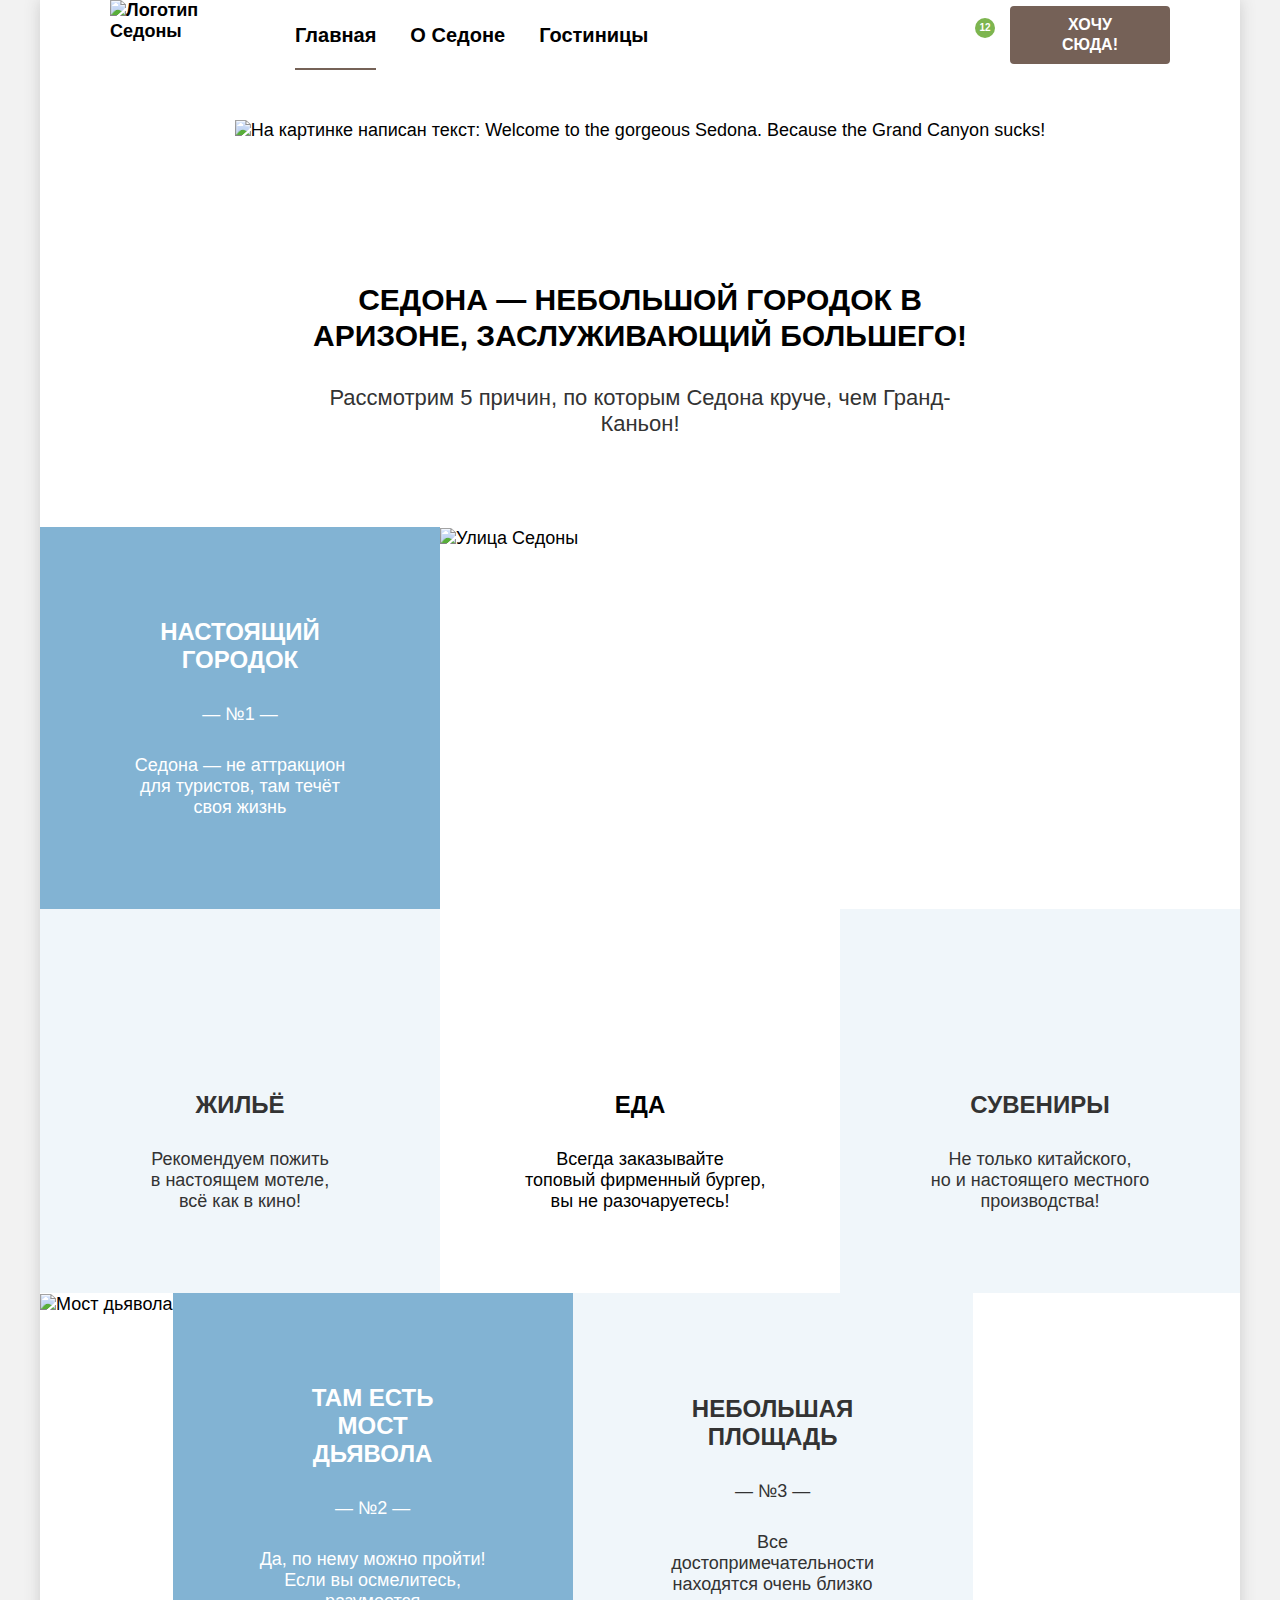
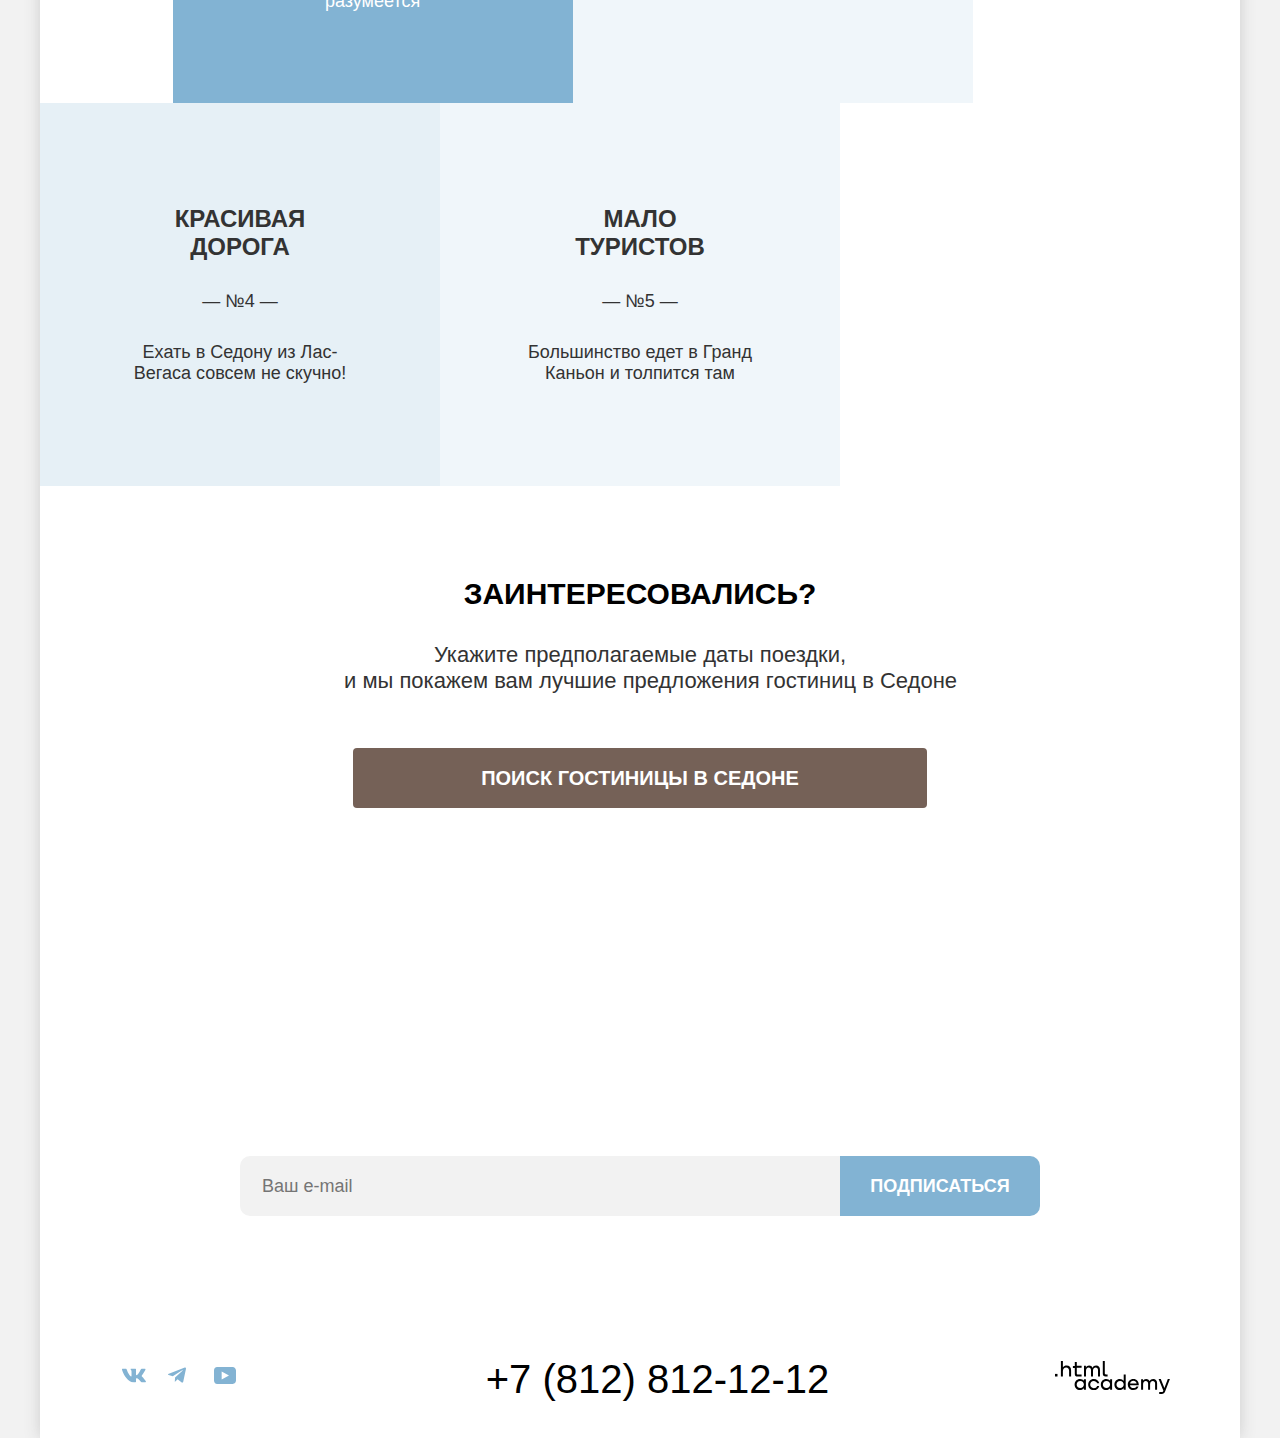
==== commit 635244ea: "Merge pull request #8 from NadyaPod/master" ====
--- a/index.html
+++ b/index.html
@@ -11,15 +11,32 @@
         <img src="./images/logo.svg" width="139" height="70" alt="Логотип Седоны" class="logo">
         <nav class="navigation">
           <ul class="navigation-list list">
-            <li class="navigation-item"><a class="navigation-link current" current>Главная</a></li>
-            <li class="navigation-item"><a href="#" class="navigation-link">О Седоне</a></li>
-            <li class="navigation-item"><a href="./catalog.html" class="navigation-link">Гостиницы</a></li>
+            <li class="navigation-item">
+              <a class="navigation-link current" current>Главная</a>
+            </li>
+            <li class="navigation-item">
+              <a href="#" class="navigation-link">О Седоне</a>
+            </li>
+            <li class="navigation-item">
+              <a href="./catalog.html" class="navigation-link">Гостиницы</a>
+            </li>
           </ul>
         </nav>
         <ul class="navigation-user list">
-          <li class="navigation-item"><a href="#" class="navigation-link search-link"><span class="visually-hidden">Поиск</span></a></li>
-          <li class="navigation-item"><a href="#" class="navigation-link favorite-link"><span class="visually-hidden">Избранное</span></a></li>
-          <li class="navigation-item"><a href="#" class="navigation-link button button-want">Хочу сюда!</a></li>
+          <li class="navigation-item">
+            <a href="#" class="navigation-link search-link">
+              <span class="visually-hidden">Поиск</span>
+            </a>
+          </li>
+          <li class="navigation-item">
+            <a href="#" class="navigation-link favorite-link">
+              <span class="visually-hidden">Избранное</span>
+              <span class="favotite-number">12</span>
+            </a>
+          </li>
+          <li class="navigation-item">
+            <a href="#" class="navigation-link button button-want">Хочу сюда!</a>
+          </li>
         </ul>
       </header>
 
@@ -172,6 +189,51 @@
           </a>
         </div>
       </footer>
+      <div class="modal-container">
+        <div class="modal modal-search">
+          <div class="modal-header">
+            <h2 class="modal-title">Поиск гостиницы в Седоне</h2>
+            <button class="modal-close-button">
+              <span class="visually-hidden">Закрыть</span>
+            </button>
+          </div>
+
+          <label class="modal-label" for="arrive">Дата Заезда:</label>
+          <div class="input-date-wrap">
+            <input class="input-date" type="text" id="arrive" name="arrival-date" value="27 апреля 2020">
+            <span class="calendar-icon"></span>
+          </div>
+          <p class="accept-text error">Мы не можем отправить вас в прошлое.</p>
+
+          <label class="modal-label" for="leave">Дата Выезда:</label>
+          <div class="input-date-wrap">
+            <input class="input-date" type="text" id="leave" name="arrival-date" value="1 сентября 2021">
+            <span class="calendar-icon"></span>
+          </div>
+          <p class="accept-text">На эти даты есть свободные номера. Пока есть.</p>
+
+          <label class="modal-label" for="adult-number">Взрослые:</label>
+          <div class="input-number-wrap">
+            <input class="guest-number" id="adult-number" name="number" type="number" value="2">
+            <span class="number-operator"></span>
+          </div>
+
+          <span class="kid-label-tooltip kid-label-icon">
+            <label class="modal-label guest-kid" for="kids-number">Дети:</label>
+            <span class="tooltip">
+              <button class="tooltip-toggle" type="button"></button>
+              <span class="tooltip-text" role="tooltip" id="tooltip-label">Укажите количество детей, которые будут с вами, возраст которых от 6 до 18 лет. Дети до&nbsp;6 лет размещаются бесплатно.</span>
+            </span>
+          </span>
+
+          <div class="input-number-wrap">
+            <input class="guest-number" id="kids-number" name="number" type="number" value="1">
+            <span class="number-operator"></span>
+          </div>
+
+          <a href="./catalog.html" class="button-search modal-button">Найти</a>
+        </div>
+      </div>
     </div>
   </body>
 </html>
--- a/styles/styles.css
+++ b/styles/styles.css
@@ -143,11 +143,10 @@
   background-position: center;
 }
 
-.favorite-link::after {
-  content: "12";
+.favotite-number {
   position: absolute;
   top: 4px;
-  left: 14px;
+  left: 12px;
   display: flex;
   justify-content: center;
   align-items: center;
@@ -240,9 +239,18 @@
 
 .advantages-number {
   display: block;
+  position: relative;
   margin-bottom: 30px;
   font-size: 18px;
   line-height: 21px;
+}
+
+.advantages-number::before {
+  content: '— ';
+}
+
+.advantages-number::after {
+  content: ' —';
 }
 
 .advantages-description {
@@ -512,12 +520,16 @@
 }
 
 .option-label {
+  position: relative;
+  display: block;
+  padding-left: 40px;
   font-size: 18px;
   line-height: 21px;
 }
 
 .input-wrap {
   display: flex;
+  margin-bottom: 20px;
 }
 
 .input-number {
@@ -534,6 +546,12 @@
   color: #ffffff;
 }
 
+.input-number::-webkit-outer-spin-button,
+.input-number::-webkit-inner-spin-button {
+  appearance: none;
+  margin: 0;
+}
+
 .start-number {
   border-right: none;
   border-radius: 4px 0 0 4px;
@@ -543,9 +561,57 @@
   border-radius: 0 4px 4px 0;
 }
 
+.input-label {
+  position: relative;
+}
+
+.placeholder-text {
+  position: absolute;
+  top: 25%;
+  right: 10%;
+  font-size: 18px;
+  line-height: 23px;
+  color: #c9c6c6;
+}
+
+.range-scale {
+  position: relative;
+  top: 15px;
+  height: 4px;
+  background-color: #c9c6c6;
+}
+
+.range-bar {
+  position: absolute;
+  height: 4px;
+  background-color: #ffffff;
+}
+
+.range-toggle {
+  position: absolute;
+  width: 20px;
+  height: 20px;
+  background: #ffffff;
+  border: none;
+  border-radius: 5px;
+  cursor: pointer;
+}
+
+.toggle-min {
+  top: -8px;
+  left: 0;
+}
+
+.toggle-max {
+  top: -8px;
+  right: -10px;
+}
+
+
 .button-form-wrap {
   display: flex;
   flex-direction: column;
+  align-items: center;
   align-self: end;
 }
 
@@ -554,11 +620,60 @@
   padding: 14px 28px;
   background-color: #82b3d3;
   border: none;
+  cursor: pointer;
 }
 
 .button-reset {
+  display: block;
+  max-width: 100px ;
+  text-align: center;
   font-size: 16px;
+  font-family: inherit;
   line-height: 20px;
+  color: #ffffff;
+  border: 3px solid transparent;
+  border-radius: 4px;
+  background-color: transparent;
+  cursor: pointer;
+}
+
+/* Custom checkbox and radio */
+
+.custom-checkbox {
+  position: absolute;
+  width: 20px;
+  height: 20px;
+  left: 0;
+  background-color: #ffffff;
+  border-radius: 4px;
+}
+
+.checkbox:checked + .custom-checkbox::before {
+  content: '';
+  position: absolute;
+  width: 20px;
+  height: 20px;
+  background-image: url("../images/icons/checkbox.svg");
+}
+
+.custom-radio {
+  position: absolute;
+  width: 20px;
+  height: 20px;
+  left: 0;
+  background-color: #ffffff;
+  border-radius: 50%;
+}
+
+.radio:checked + .custom-radio::before {
+  content: '';
+  position: absolute;
+  width: 10px;
+  height: 10px;
+  top: 25%;
+  left: 25%;
+  border-radius: 50%;
+  background-color: #3f5e72;
 }
 
 /* Breadcrumbs */
@@ -572,7 +687,24 @@
 }
 
 .breadcrumbs-item {
+  position: relative;
   margin-right: 10px;
+}
+
+.breadcrumbs-item:not(:first-child)::after {
+  content: '';
+  position: absolute;
+
+  left: -5px;
+  top: 31%;
+  width: 20px;
+  height: 20px;
+  background-image: url("../images/icons/breadcrumbs.svg");
+  background-repeat: no-repeat;
+}
+
+.breadcrumbs-item:not(:first-child) {
+  padding-left: 10px;
 }
 
 .breadcrumbs-link {
@@ -588,20 +720,6 @@
   display: block;
 }
 
-.home-link {
-  padding-left: 10px;
-  position: relative;
-}
-.home-link::before {
-  content: '';
-  position: absolute;
-  left: -5px;
-  top: 31%;
-  width: 20px;
-  height: 20px;
-  background-image: url("../images/icons/breadcrumbs.svg");
-  background-repeat: no-repeat;
-}
 
 /* Result header */
 
@@ -721,6 +839,7 @@
 .button-more {
   width: 140px;
   padding: 9px 15px;
+  background-color: #756157;
   color: #ffffff;
 }
 
@@ -737,23 +856,23 @@
 .hotelstars {
   display: flex;
   background-image: url("../images/icons/star.svg");
-  background-repeat: space;
+  background-repeat: space repeat;
 }
 
 .two-stars {
-  width: 44px;
+  width: 42px;
   height: 18px;
   align-self: center;
 }
 
 .three-stars {
-  width: 68px;
+  width: 66px;
   height: 18px;
   align-self: center;
 }
 
 .four-stars {
-  width: 90px;
+  width: 88px;
   height: 18px;
   align-self: center;
 }
@@ -851,7 +970,267 @@
   color: #333333;
 }
 
+/* Modal  */
+
+.modal-container {
+  position: fixed;
+  top: 0;
+  left: 0;
+  display: flex;
+  width: 100%;
+  height: 100%;
+  background-color: rgba(242, 242, 242, 0.8);
+  display: none;
+}
+
+.modal {
+  display: grid;
+  grid-template-columns: 160px repeat(3, 1fr);
+  margin: auto;
+  width: 715px;
+  padding: 54px 68px 70px;
+  background-color: #ffffff;
+  border-radius: 30px;
+}
+
+.modal-header {
+  display: flex;
+  justify-content: space-between;
+  align-items: center;
+  grid-column: 1 / -1;
+  margin-bottom: 58px;
+}
+
+.modal-title {
+  grid-column: 1 / 4;
+  margin: 0;
+  font-size: 30px;
+  line-height: 36px;
+  text-transform: uppercase;
+}
+
+.modal-close-button {
+  width: 53px;
+  height: 53px;
+  background-color: #f2f2f2;
+  border: none;
+  border-radius: 50%;
+  background-image: url("../images/icons/cross.svg");
+  background-repeat: no-repeat;
+  background-position: center;
+  cursor: pointer;
+}
+
+.modal-label {
+  align-self: center;
+  font-size: 20px;
+  line-height: 26px;
+  color: #000000;
+  font-weight: 700;
+}
+
+.input-date-wrap {
+  position: relative;
+  grid-column: 2 / 5;
+}
+
+.input-date {
+  width: 100%;
+  padding: 12px 18px;
+  font-size: 18px;
+  line-height: 21px;
+  letter-spacing: -0.9px;
+  color: #000000;
+  border: none;
+  border-radius: 4px;
+  background-color: #f2f2f2;
+}
+
+.calendar-icon {
+  position: absolute;
+  content: '';
+  width: 20px;
+  height: 20px;
+  top: 14px;
+  right: 20px;
+  background-image: url('../images/icons/date.svg');
+}
+
+.accept-text {
+  grid-column: 2 / 5;
+  margin: 11px 0;
+  font-size: 16px;
+  line-height: 21px;
+  color: #333333;
+}
+
+.error {
+  color: #ff5757;
+}
+
+.guest-number {
+  max-width: 133px;
+  text-align: center;
+  padding: 14px 56px;
+  font-size: 18px;
+  line-height: 21px;
+  color: #000000;
+  border: none;
+  border-radius: 4px;
+  background-color: #f2f2f2;
+}
+
+.input-number-wrap {
+  position: relative;
+}
+
+.number-operator::before {
+  position: absolute;
+  width: 20px;
+  height: 20px;
+  top: 16px;
+  left: 14px;
+  background-image: url("../images/icons/minus.svg");
+  content: '';
+}
+
+.number-operator::after {
+  position: absolute;
+  width: 20px;
+  height: 20px;
+  top: 16px;
+  left: 98px;
+  background-image: url("../images/icons/plus.svg");
+  content: '';
+}
+
+.guest-number::-webkit-outer-spin-button,
+.guest-number::-webkit-inner-spin-button {
+  appearance: none;
+  margin: 0;
+}
+
+.kid-label-tooltip {
+  display: flex;
+  align-items: center;
+  justify-self: center;
+  gap: 10px;
+}
+
+.modal-button {
+  margin-top: 40px;
+  padding: 12px 14px;
+  font-size: 20px;
+  font-weight: 700;
+  line-height: 36px;
+  text-align: center;
+  text-transform: uppercase;
+  color: #ffffff;
+  background-color: #83b3d3;
+  border-radius: 10px;
+}
+
+.tooltip {
+  width: 25px;
+  height: 25px;
+}
+
+.tooltip-toggle {
+  display: block;
+  width: 25px;
+  height: 25px;
+  border-radius: 50%;
+  background-color: #83b3d3;
+  border: none;
+  background-position: center center;
+  background-image: url("../images/icons/info.svg");
+  padding-right: 16px;
+}
+
+.tooltip-text {
+  background-color: #333333;
+  color: #ffffff;
+  font-size: 16px;
+  line-height: 20px;
+  font-weight: normal;
+  padding: 16px 18px 28px;
+  border-radius: 10px;
+  width: 256px;
+  position: absolute;
+  top: 42px;
+  left: 50%;
+  transform: translateX(-50%);
+  z-index: 1;
+  display: none;
+}
+
+.kid-label-icon {
+  position: relative;
+}
+
+
 /* Hover Focus Active states*/
+
+.button-want:hover,
+.button-search:hover,
+.button-more:hover {
+  background-color: #615048;
+}
+
+.button-want:focus,
+.button-search:focus,
+.button-more:focus {
+  background-color: #615048;
+  outline: none;
+}
+
+.button-want:active,
+.button-search:active,
+.button-more:active {
+  background-color: #756157;
+  color: #ededed;
+}
+
+.button-subscibe:hover,
+.button-apply:hover,
+.button-favorite:hover {
+  background-color: #68A2CA;
+}
+
+.button-subscibe:focus,
+.button-apply:focus,
+.button-favorite:focus {
+  background-color: #68A2CA;
+  outline: none;
+}
+
+.button-subscibe:active,
+.button-apply:active,
+.button-favorite:active {
+  background-color: #82B3D3;
+  color: #ededed;
+}
+
+.button-subscibe:disabled,
+.button-apply:disabled {
+  background-color: #e5e5e5;
+}
+
+.button-active:hover {
+  background-color: #6C9E42;
+}
+
+.button-active:focus {
+  background-color: #6C9E42;
+  outline: none;
+}
+
+.button-active:active {
+  background-color: #7DB54F;
+  color: #ededed;
+}
+
+/* Footer */
 
 .phone:hover,
 .phone:focus {
@@ -883,6 +1262,8 @@
   opacity: 0.3;
 }
 
+/* Catalog view */
+
 .view-button:hover {
   border-color: #000000;
 }
@@ -895,6 +1276,8 @@
 .view-button:active {
   border-color: #000000;
 }
+
+/* Pagination */
 
 .pagination-link:hover,
 .pagination-link:focus {
@@ -907,6 +1290,8 @@
   color: #ededed;
 }
 
+/* Breadcrums */
+
 .breadcrumbs-link:hover {
   opacity: 0.6;
 }
@@ -918,3 +1303,83 @@
 .breadcrumbs-link:active {
   opacity: 0.3;
 }
+
+/* Catalog form */
+
+.option-label:hover .custom-checkbox {
+  opacity: 0.6;
+}
+
+.checkbox:focus + .custom-checkbox {
+  outline: 3px solid #82b3d3;
+}
+
+.option-label:active .custom-checkbox {
+  opacity: 0.3;
+}
+
+.radio:focus +.custom-radio {
+  outline: 3px solid #82b3d3;
+}
+
+.input-number:hover {
+  border-color: #c9c6c6;
+}
+
+.input-number:focus {
+  box-shadow: 0 0 0 3px #81b3d2,
+  inset 0 0 0 3px #81b3d2;
+  outline: none;
+}
+
+.input-number:active {
+  background-color: #756257;
+  box-shadow: none;
+}
+
+.range-toggle:hover {
+  box-shadow: 0 4px 10px 0 #a8a7a7;
+}
+
+.range-toggle:focus {
+  outline: 3px solid #83b3d3;
+}
+
+.range-toggle:active {
+  outline: 2px solid #83b3d3;
+}
+
+.button-reset:hover {
+  opacity: 0.6;
+}
+
+.button-reset:focus {
+  outline: 3px solid #82b3d3;
+}
+
+.button-reset:active{
+  opacity: 0.3;
+}
+
+.sort-list:disabled {
+  opacity: 0.3;
+}
+
+.sort-list:hover,
+.sort-list:focus {
+  border-color: #68a2ca;
+  outline: none;
+}
+
+.sort-list:active {
+  border-color: #3f5e72;
+}
+
+.tooltip-toggle:hover {
+  background-color: #68a2ca;
+}
+
+.tooltip-toggle:hover + .tooltip-text,
+.tooltip-toggle:focus + .tooltip-text {
+  display: block;
+}
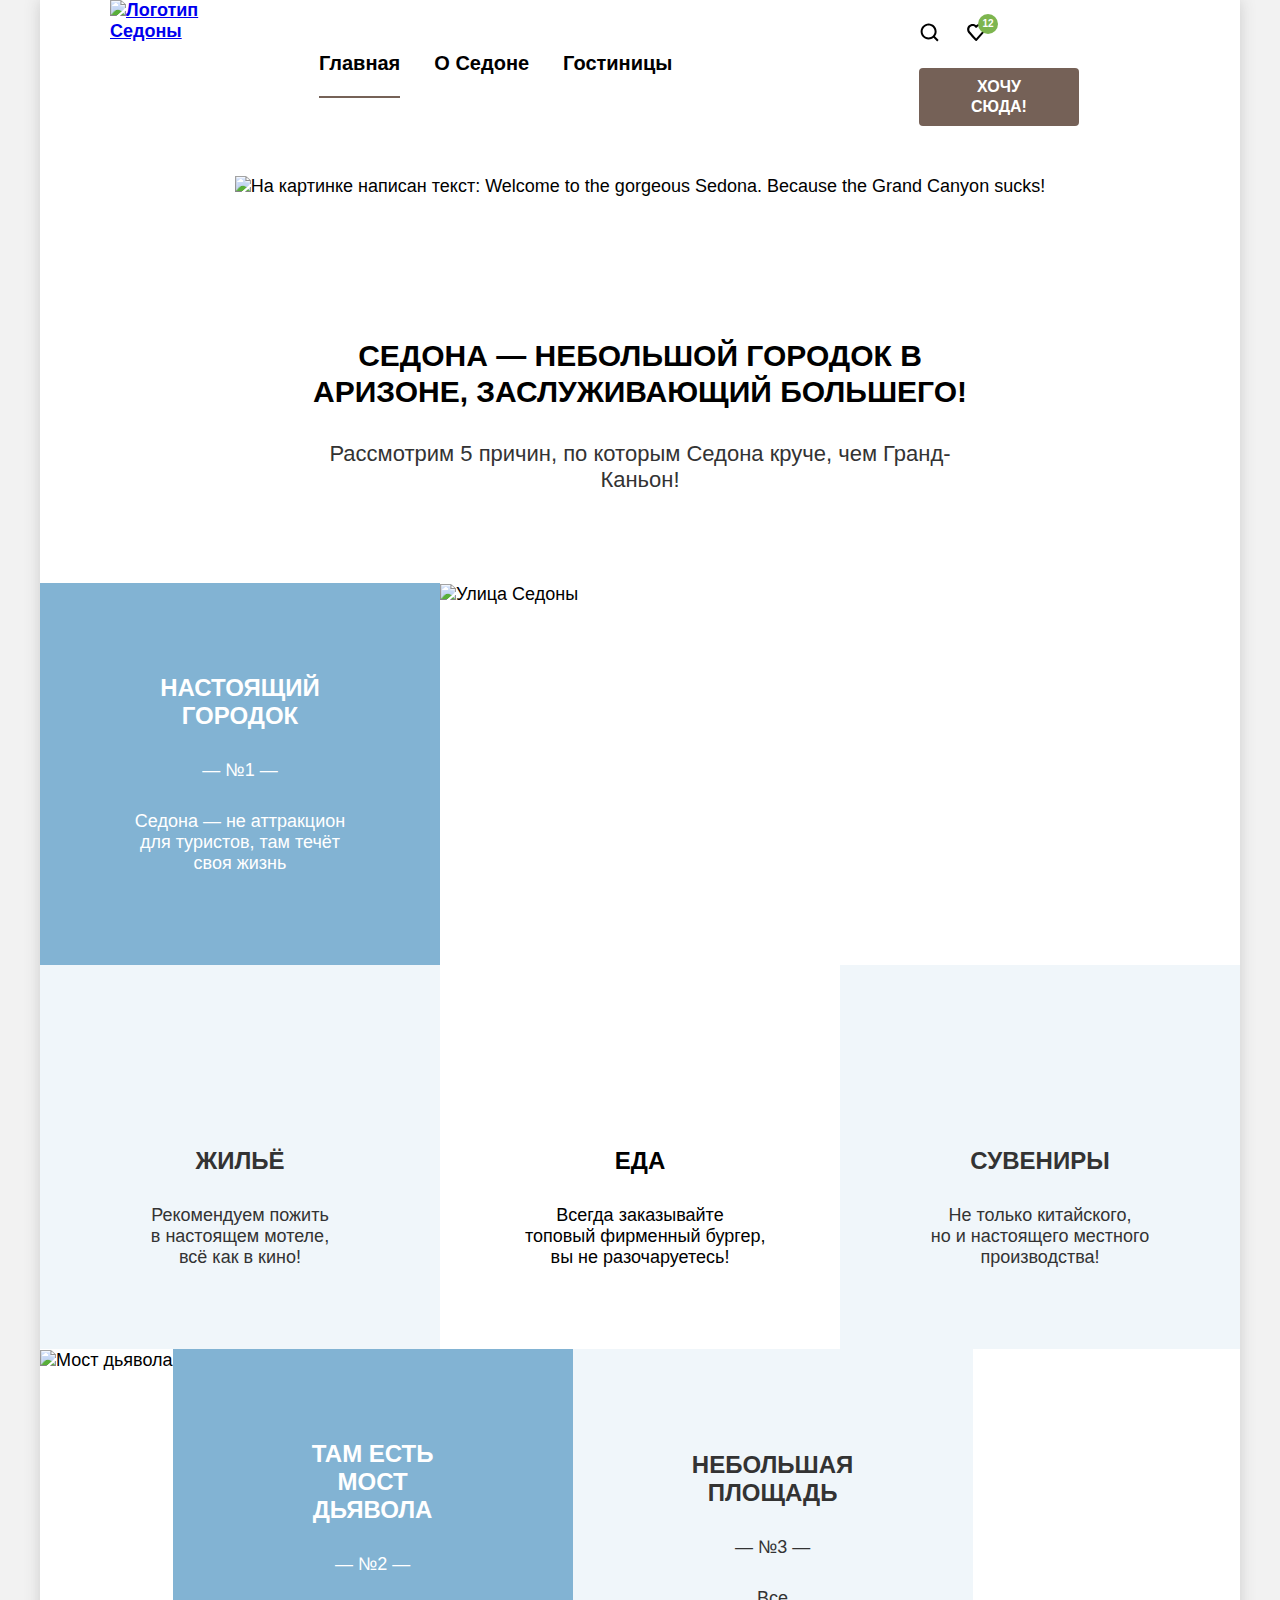
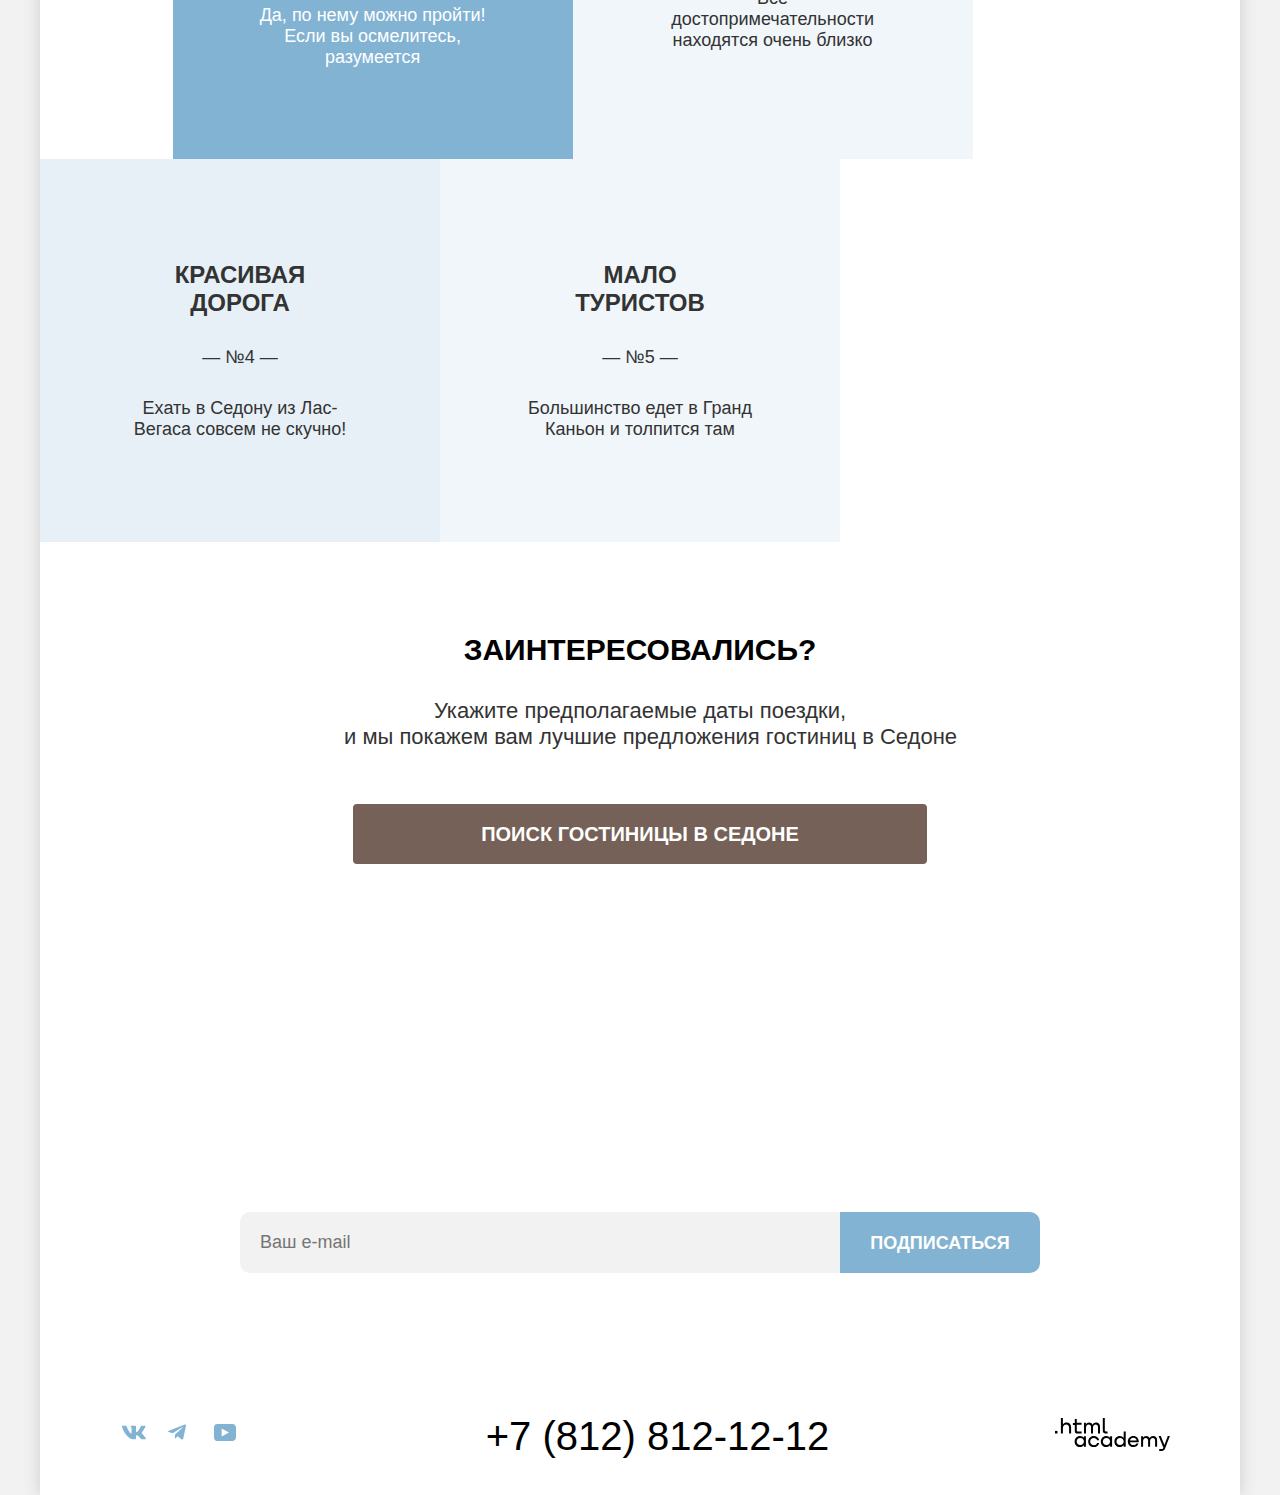
==== commit 2e3a6d1d: "feat: implement step 9" ====
--- a/index.html
+++ b/index.html
@@ -8,11 +8,13 @@
   <body>
     <div class="container">
       <header class="page-header">
-        <img src="./images/logo.svg" width="139" height="70" alt="Логотип Седоны" class="logo">
+        <a class="navigation-logo" href="#">
+          <img src="./images/logo.svg" width="139" height="70" alt="Логотип Седоны" class="logo">
+        </a>
         <nav class="navigation">
           <ul class="navigation-list list">
             <li class="navigation-item">
-              <a class="navigation-link current" current>Главная</a>
+              <a class="navigation-link current">Главная</a>
             </li>
             <li class="navigation-item">
               <a href="#" class="navigation-link">О Седоне</a>
@@ -24,14 +26,20 @@
         </nav>
         <ul class="navigation-user list">
           <li class="navigation-item">
-            <a href="#" class="navigation-link search-link">
+            <a href="#" class="navigation-link">
+              <svg class="navigation-icon" width="21" height="20" viewBox="0 0 21 20" fill="none" xmlns="http://www.w3.org/2000/svg">
+                <path d="M19.6143 18.0083L15.9143 14.3287C16.9143 13.0359 17.6143 11.3453 17.6143 9.4558C17.6143 5.08011 14.0143 1.5 9.61426 1.5C5.21426 1.5 1.61426 5.17956 1.61426 9.55525C1.61426 13.9309 5.21426 17.511 9.61426 17.511C11.4143 17.511 13.1143 16.9144 14.5143 15.8204L18.2143 19.5L19.6143 18.0083ZM9.61426 15.5221C6.31426 15.5221 3.61426 12.837 3.61426 9.55525C3.61426 6.27348 6.31426 3.5884 9.61426 3.5884C12.9143 3.5884 15.6143 6.27348 15.6143 9.55525C15.6143 12.837 12.9143 15.5221 9.61426 15.5221Z" fill="currentColor"/>
+              </svg>
               <span class="visually-hidden">Поиск</span>
             </a>
           </li>
           <li class="navigation-item">
-            <a href="#" class="navigation-link favorite-link">
+            <a href="#" class="navigation-link">
+              <svg class="navigation-icon" width="21" height="20" viewBox="0 0 21 20" fill="none" xmlns="http://www.w3.org/2000/svg">
+                <path d="M10.0143 19C9.71426 19 9.41426 18.9 9.21426 18.6C3.81426 12.5 2.51426 11.1 2.21426 10.7C1.51426 9.8 1.11426 8.6 1.11426 7.4C1.11426 4.4 3.51426 2 6.61426 2C7.91426 2 9.11426 2.5 10.1143 3.3C11.1143 2.5 12.4143 2 13.6143 2C16.6143 2 19.1143 4.4 19.1143 7.4C19.1143 8.7 18.6143 9.9 17.8143 10.8L10.8143 18.7C10.6143 18.9 10.4143 19 10.0143 19ZM4.01426 9.5C4.31426 9.9 7.51426 13.5 10.1143 16.4L16.3143 9.4C16.8143 8.9 17.0143 8.2 17.0143 7.4C17.0143 5.6 15.5143 4.1 13.7143 4.1C12.7143 4.1 11.7143 4.6 11.0143 5.4C10.7143 5.7 10.4143 5.8 10.1143 5.8C9.81426 5.8 9.51426 5.6 9.31426 5.4C8.61426 4.6 7.61426 4.1 6.61426 4.1C4.81426 4.1 3.31426 5.6 3.31426 7.4C3.21426 8.3 3.61426 9 4.01426 9.5C3.91426 9.5 3.91426 9.5 4.01426 9.5Z" fill="currentColor"/>
+              </svg>
+              <span class="favotite-number">12</span>
               <span class="visually-hidden">Избранное</span>
-              <span class="favotite-number">12</span>
             </a>
           </li>
           <li class="navigation-item">
@@ -189,49 +197,109 @@
           </a>
         </div>
       </footer>
-      <div class="modal-container">
-        <div class="modal modal-search">
+      <div class="modal-container modal-container-close">
+        <div class="modal">
           <div class="modal-header">
             <h2 class="modal-title">Поиск гостиницы в Седоне</h2>
             <button class="modal-close-button">
+              <svg width="21" height="20" viewBox="0 0 21 20" fill="none" xmlns="http://www.w3.org/2000/svg">
+                <path d="M17.1143 4.29231L15.822 3L10.1143 8.70769L4.40657 3L3.11426 4.29231L8.82195 10L3.11426 15.7077L4.40657 17L10.1143 11.2923L15.822 17L17.1143 15.7077L11.4066 10L17.1143 4.29231Z" fill="currentColor"/>
+              </svg>
               <span class="visually-hidden">Закрыть</span>
             </button>
           </div>
 
-          <label class="modal-label" for="arrive">Дата Заезда:</label>
-          <div class="input-date-wrap">
-            <input class="input-date" type="text" id="arrive" name="arrival-date" value="27 апреля 2020">
-            <span class="calendar-icon"></span>
-          </div>
-          <p class="accept-text error">Мы не можем отправить вас в прошлое.</p>
-
-          <label class="modal-label" for="leave">Дата Выезда:</label>
-          <div class="input-date-wrap">
-            <input class="input-date" type="text" id="leave" name="arrival-date" value="1 сентября 2021">
-            <span class="calendar-icon"></span>
-          </div>
-          <p class="accept-text">На эти даты есть свободные номера. Пока есть.</p>
-
-          <label class="modal-label" for="adult-number">Взрослые:</label>
-          <div class="input-number-wrap">
-            <input class="guest-number" id="adult-number" name="number" type="number" value="2">
-            <span class="number-operator"></span>
-          </div>
-
-          <span class="kid-label-tooltip kid-label-icon">
-            <label class="modal-label guest-kid" for="kids-number">Дети:</label>
-            <span class="tooltip">
-              <button class="tooltip-toggle" type="button"></button>
-              <span class="tooltip-text" role="tooltip" id="tooltip-label">Укажите количество детей, которые будут с вами, возраст которых от 6 до 18 лет. Дети до&nbsp;6 лет размещаются бесплатно.</span>
+          <form class="modal-form" action="https://echo.htmlacademy.ru/" method="post">
+            <label class="modal-label" for="arrive">Дата Заезда:</label>
+            <div class="input-date-wrap">
+            <input class="input-date" type="text" id="arrive" name="arrival-date" placeholder="27 апреля&ensp;2020">
+            <button class="calendar-button" type="button">
+              <svg width="21" height="20" viewBox="0 0 21 20" fill="none" xmlns="http://www.w3.org/2000/svg">
+                <path d="M7.86426 12C8.16426 12 8.36426 11.8 8.36426 11.5C8.36426 11.2 8.16426 11 7.86426 11C7.56426 11 7.36426 11.2 7.36426 11.5C7.36426 11.8 7.56426 12 7.86426 12Z" fill="currentColor"/>
+                <path d="M17.1143 4H15.1143V2H14.1143V4H6.11426V2H5.11426V4H3.11426C2.51426 4 2.11426 4.4 2.11426 5V16C2.11426 16.5 2.51426 17 3.11426 17H17.1143C17.6143 17 18.1143 16.5 18.1143 16V5C18.1143 4.4 17.6143 4 17.1143 4ZM17.1143 16H3.11426V9H17.1143V16ZM3.11426 8V5H5.11426V7H6.11426V5H14.1143V7H15.1143V5H17.1143V8H3.11426Z" fill="currentColor"/>
+                <path d="M10.1143 12C10.4143 12 10.6143 11.8 10.6143 11.5C10.6143 11.2 10.4143 11 10.1143 11C9.81426 11 9.61426 11.2 9.61426 11.5C9.61426 11.8 9.81426 12 10.1143 12Z" fill="currentColor"/>
+                <path d="M12.3643 12C12.6643 12 12.8643 11.8 12.8643 11.5C12.8643 11.2 12.6643 11 12.3643 11C12.0643 11 11.8643 11.2 11.8643 11.5C11.8643 11.8 12.0643 12 12.3643 12Z" fill="currentColor"/>
+                <path d="M7.86426 13C7.56426 13 7.36426 13.2 7.36426 13.5C7.36426 13.8 7.56426 14 7.86426 14C8.16426 14 8.36426 13.8 8.36426 13.5C8.36426 13.2 8.16426 13 7.86426 13Z" fill="currentColor"/>
+                <path d="M5.61426 12C5.91426 12 6.11426 11.8 6.11426 11.5C6.11426 11.2 5.91426 11 5.61426 11C5.31426 11 5.11426 11.2 5.11426 11.5C5.11426 11.8 5.31426 12 5.61426 12Z" fill="currentColor"/>
+                <path d="M5.61426 13C5.31426 13 5.11426 13.2 5.11426 13.5C5.11426 13.8 5.31426 14 5.61426 14C5.91426 14 6.11426 13.8 6.11426 13.5C6.11426 13.2 5.91426 13 5.61426 13Z" fill="currentColor"/>
+                <path d="M10.1143 13C9.81426 13 9.61426 13.2 9.61426 13.5C9.61426 13.8 9.81426 14 10.1143 14C10.4143 14 10.6143 13.8 10.6143 13.5C10.6143 13.2 10.4143 13 10.1143 13Z" fill="currentColor"/>
+                <path d="M12.3643 13C12.0643 13 11.8643 13.2 11.8643 13.5C11.8643 13.8 12.0643 14 12.3643 14C12.6643 14 12.8643 13.8 12.8643 13.5C12.8643 13.2 12.6643 13 12.3643 13Z" fill="currentColor"/>
+                <path d="M14.6143 12C14.9143 12 15.1143 11.8 15.1143 11.5C15.1143 11.2 14.9143 11 14.6143 11C14.3143 11 14.1143 11.2 14.1143 11.5C14.1143 11.8 14.3143 12 14.6143 12Z" fill="#d6d5d5"/>
+                <path d="M14.6143 13C14.3143 13 14.1143 13.2 14.1143 13.5C14.1143 13.8 14.3143 14 14.6143 14C14.9143 14 15.1143 13.8 15.1143 13.5C15.1143 13.2 14.9143 13 14.6143 13Z" fill="currentColor"/>
+              </svg>
+              <span class="visually-hidden">Выбрать в календаре</span>
+            </button>
+            </div>
+
+            <p class="accept-text error">Мы не можем отправить вас в прошлое.</p>
+
+            <label class="modal-label" for="leave">Дата Выезда:</label>
+            <div class="input-date-wrap">
+              <input class="input-date" type="text" id="leave" name="arrival-date" placeholder="1 сентября&ensp;2021">
+              <button class="calendar-button" type="button">
+                <svg width="21" height="20" viewBox="0 0 21 20" fill="none" xmlns="http://www.w3.org/2000/svg">
+                  <path d="M7.86426 12C8.16426 12 8.36426 11.8 8.36426 11.5C8.36426 11.2 8.16426 11 7.86426 11C7.56426 11 7.36426 11.2 7.36426 11.5C7.36426 11.8 7.56426 12 7.86426 12Z" fill="currentColor"/>
+                  <path d="M17.1143 4H15.1143V2H14.1143V4H6.11426V2H5.11426V4H3.11426C2.51426 4 2.11426 4.4 2.11426 5V16C2.11426 16.5 2.51426 17 3.11426 17H17.1143C17.6143 17 18.1143 16.5 18.1143 16V5C18.1143 4.4 17.6143 4 17.1143 4ZM17.1143 16H3.11426V9H17.1143V16ZM3.11426 8V5H5.11426V7H6.11426V5H14.1143V7H15.1143V5H17.1143V8H3.11426Z" fill="currentColor"/>
+                  <path d="M10.1143 12C10.4143 12 10.6143 11.8 10.6143 11.5C10.6143 11.2 10.4143 11 10.1143 11C9.81426 11 9.61426 11.2 9.61426 11.5C9.61426 11.8 9.81426 12 10.1143 12Z" fill="currentColor"/>
+                  <path d="M12.3643 12C12.6643 12 12.8643 11.8 12.8643 11.5C12.8643 11.2 12.6643 11 12.3643 11C12.0643 11 11.8643 11.2 11.8643 11.5C11.8643 11.8 12.0643 12 12.3643 12Z" fill="currentColor"/>
+                  <path d="M7.86426 13C7.56426 13 7.36426 13.2 7.36426 13.5C7.36426 13.8 7.56426 14 7.86426 14C8.16426 14 8.36426 13.8 8.36426 13.5C8.36426 13.2 8.16426 13 7.86426 13Z" fill="currentColor"/>
+                  <path d="M5.61426 12C5.91426 12 6.11426 11.8 6.11426 11.5C6.11426 11.2 5.91426 11 5.61426 11C5.31426 11 5.11426 11.2 5.11426 11.5C5.11426 11.8 5.31426 12 5.61426 12Z" fill="currentColor"/>
+                  <path d="M5.61426 13C5.31426 13 5.11426 13.2 5.11426 13.5C5.11426 13.8 5.31426 14 5.61426 14C5.91426 14 6.11426 13.8 6.11426 13.5C6.11426 13.2 5.91426 13 5.61426 13Z" fill="currentColor"/>
+                  <path d="M10.1143 13C9.81426 13 9.61426 13.2 9.61426 13.5C9.61426 13.8 9.81426 14 10.1143 14C10.4143 14 10.6143 13.8 10.6143 13.5C10.6143 13.2 10.4143 13 10.1143 13Z" fill="currentColor"/>
+                  <path d="M12.3643 13C12.0643 13 11.8643 13.2 11.8643 13.5C11.8643 13.8 12.0643 14 12.3643 14C12.6643 14 12.8643 13.8 12.8643 13.5C12.8643 13.2 12.6643 13 12.3643 13Z" fill="currentColor"/>
+                  <path d="M14.6143 12C14.9143 12 15.1143 11.8 15.1143 11.5C15.1143 11.2 14.9143 11 14.6143 11C14.3143 11 14.1143 11.2 14.1143 11.5C14.1143 11.8 14.3143 12 14.6143 12Z" fill="#d6d5d5"/>
+                  <path d="M14.6143 13C14.3143 13 14.1143 13.2 14.1143 13.5C14.1143 13.8 14.3143 14 14.6143 14C14.9143 14 15.1143 13.8 15.1143 13.5C15.1143 13.2 14.9143 13 14.6143 13Z" fill="currentColor"/>
+                </svg>
+                <span class="visually-hidden">Выбрать в календаре</span>
+              </button>
+            </div>
+
+            <p class="accept-text">На эти даты есть свободные номера. Пока есть.</p>
+
+            <label class="modal-label" for="adult-number">Взрослые:</label>
+            <div class="input-number-wrap">
+              <button class="number-operator button-minus">
+                <svg class="minus" width="21" height="20" viewBox="0 0 21 20" fill="none" xmlns="http://www.w3.org/2000/svg">
+                  <path d="M3.11426 9V11H17.1143V9H3.11426Z" fill="currentColor"/>
+                </svg>
+                <span class="visually-hidden">Уменьшить количество</span>
+              </button>
+              <input class="guest-number" id="adult-number" name="number" type="number" value="2">
+              <button class="number-operator button-plus">
+                <svg class="plus" width="20" height="20" viewBox="0 0 20 20" fill="none" xmlns="http://www.w3.org/2000/svg">
+                  <path d="M17 9H11V3H9V9H3V11H9V17H11V11H17V9Z" fill="currentColor"/>
+                </svg>
+                <span class="visually-hidden">Увеличить количество</span>
+              </button>
+            </div>
+
+            <span class="kid-label-tooltip">
+              <label class="modal-label guest-kid" for="kids-number">Дети:</label>
+              <span class="tooltip">
+                <button class="tooltip-toggle" type="button" aria-labelledby="tooltip-label"></button>
+                <span class="tooltip-text" role="tooltip" id="tooltip-label">Укажите количество детей, которые будут с вами, возраст которых от 6 до 18 лет. Дети до&nbsp;6 лет размещаются бесплатно.</span>
+              </span>
             </span>
-          </span>
-
-          <div class="input-number-wrap">
-            <input class="guest-number" id="kids-number" name="number" type="number" value="1">
-            <span class="number-operator"></span>
-          </div>
-
-          <a href="./catalog.html" class="button-search modal-button">Найти</a>
+
+            <div class="input-number-wrap">
+              <button class="number-operator button-minus">
+                <svg class="minus" width="21" height="20" viewBox="0 0 21 20" fill="none" xmlns="http://www.w3.org/2000/svg">
+                  <path d="M3.11426 9V11H17.1143V9H3.11426Z" fill="currentColor"/>
+                </svg>
+                <span class="visually-hidden">Уменьшить количество</span>
+              </button>
+              <input class="guest-number" id="kids-number" name="number" type="number" value="1">
+              <button class="number-operator button-plus">
+                <svg class="plus" width="20" height="20" viewBox="0 0 20 20" fill="none" xmlns="http://www.w3.org/2000/svg">
+                  <path d="M17 9H11V3H9V9H3V11H9V17H11V11H17V9Z" fill="currentColor"/>
+                </svg>
+              </button>
+              <span class="visually-hidden">Увеличить количество</span>
+            </div>
+
+            <button class="modal-button" type="submit">Найти</button>
+          </form>
+
         </div>
       </div>
     </div>
--- a/styles/styles.css
+++ b/styles/styles.css
@@ -27,20 +27,20 @@
 body {
   height: 100%;
   margin: 0;
+  background-color: #f2f2f2;
+  color: #000000;
   font-family: "PT Sans", "Arial", sans-serif;
   font-size: 18px;
   line-height: 21px;
   font-weight: 400;
-  background-color: #f2f2f2;
-  color: #000000;
 }
 
 .container {
   min-height: 100%;
   width: 1200px;
   margin: 0 auto;
+  box-shadow: 0 0 15px #cccccc;
   background-color: #ffffff;
-  box-shadow: 0 0 15px #cccccc;
 }
 
 .list {
@@ -75,9 +75,14 @@
   font-weight: 700;
 }
 
+.navigation-logo {
+  margin-right: 46px;
+  align-self: start;
+  cursor: pointer;
+}
+
 .logo {
-  align-self: start;
-  margin-right: 46px;
+  vertical-align: middle;
 }
 
 .navigation {
@@ -95,11 +100,12 @@
 }
 
 .navigation-link {
+  position: relative;
   display: block;
   padding: 22px 0 20px;
+  color: inherit;
   font-size: 20px;
   line-height: 26px;
-  color: inherit;
   text-align: center;
   text-decoration: none;
 }
@@ -109,65 +115,45 @@
 }
 
 .navigation-user {
+  max-width: 270px;
   display: flex;
   align-items: center;
   flex-wrap: wrap;
-  max-width: 400px;
+}
+
+.navigation-user .navigation-link {
+  height: 100%;
 }
 
 .navigation-user .navigation-item:not(:last-child) {
-  margin-right: 13px;
-}
-
-.navigation-user .navigation-link {
-  display: block;
-  min-width: 18px;
-  min-height: 19px;
-}
-
-.search-link {
-  display: block;
-  width: 30px;
-  height: 40px;
-  margin-right: 8px;
-  background-image: url("../images/icons/search.svg");
-  background-repeat: no-repeat;
-  background-position: center;
-}
-
-.favorite-link {
-  position: relative;
-  margin-right: 16px;
-  background-image: url("../images/icons/heart.svg");
-  background-repeat: no-repeat;
-  background-position: center;
+  margin-right: 26px;
 }
 
 .favotite-number {
   position: absolute;
-  top: 4px;
+  top: 14px;
   left: 12px;
   display: flex;
   justify-content: center;
   align-items: center;
   width: 20px;
   height: 20px;
+  border-radius: 50%;
+  color: #ffffff;
+  background-color: #7db54f;
   font-size: 10px;
-  color: #ffffff;
-  border-radius: 50%;
-  background-color: #7db54f;
 }
 
 .button {
   display: block;
+  border-radius: 4px;
+  color: #ffffff;
+  background-color: #756157;
   font-size: 16px;
   font-weight: 700;
   line-height: 20px;
   text-align: center;
   text-transform: uppercase;
-  color: #ffffff;
-  border-radius: 4px;
-  background-color: #756157;
 }
 
 .button-want {
@@ -189,10 +175,9 @@
 
 .hero-image-mask {
   position: absolute;
+  bottom: 0;
   width: 1200px;
   height: 57px;
-  bottom: 0;
-  z-index: 2;
   background-image: url("../images/index-background-mask.svg");
 }
 
@@ -214,10 +199,10 @@
 
 .main-description {
   margin: 0;
+  color: #333333;
   font-size: 22px;
   line-height: 26px;
   text-align: center;
-  color: #333333;
 }
 
 /* Advanatages */
@@ -238,8 +223,8 @@
 }
 
 .advantages-number {
+  position: relative;
   display: block;
-  position: relative;
   margin-bottom: 30px;
   font-size: 18px;
   line-height: 21px;
@@ -342,20 +327,20 @@
 .section-description {
   margin: 0;
   margin-bottom: 54px;
+  color: #333333;
   font-size: 22px;
   line-height: 26px;
-  color: #333333;
 }
 
 .button-section {
   padding: 12px 14px;
+  color: #ffffff;
+  background-color: #756157;
   font-size: 20px;
   font-weight: 700;
   line-height: 36px;
   text-align: center;
   text-transform: uppercase;
-  background-color: #756157;
-  color: #ffffff;
 }
 
 .button-search {
@@ -370,10 +355,10 @@
 
 .subscription-section {
   padding: 94px 0;
-  text-align: center;
   background-image: url("../images/subscription-background.jpg");
   background-size: 100% auto;
   background-repeat: no-repeat;
+  text-align: center;
 }
 
 .subscription-text {
@@ -393,10 +378,10 @@
 
 .button-subscibe {
   width: 200px;
-  font-size: 18px;
+  border: none;
   border-radius: 0 10px 10px 0;
   background-color: #82b3d3;
-  border: none;
+  font-size: 18px;
   cursor: pointer;
 }
 
@@ -407,18 +392,16 @@
 
 .input-text {
   max-width: 600px;
+  padding: 20px;
   flex-grow: 1;
+  border: none;
   border-radius: 10px 0 0 10px;
-  border: none;
   background-color: #f2f2f2;
   font-family: inherit;
   font-size: 18px;
   line-height: 21px;
 }
 
-.input-text::placeholder {
-  padding: 20px;
-}
 
 /* Footer */
 
@@ -431,10 +414,10 @@
 
 .phone {
   max-width: 382px;
+  color: inherit;
   font-size: 40px;
   line-height: 40px;
   text-align: center;
-  color: inherit;
   text-decoration: none;
 }
 
@@ -471,11 +454,11 @@
 /* Catalog раge*/
 
 .filter-wrapper {
+  padding: 36px 0 70px;
   background-image: url("../images/filter-background.jpg");
   background-size: cover;
   background-repeat: no-repeat;
   color: #ffffff;
-  padding: 36px 0 70px;
 }
 
 /* Catalog filter-form */
@@ -536,20 +519,20 @@
   display: block;
   width: 144px;
   border: 2px solid #ffffff;
+  padding: 14px 20px;
   background-color: transparent;
-  padding: 14px 20px;
 }
 
 .input-number[value] {
+  color: #ffffff;
   font-size: 18px;
   line-height: 21px;
-  color: #ffffff;
 }
 
 .input-number::-webkit-outer-spin-button,
 .input-number::-webkit-inner-spin-button {
+  margin: 0;
   appearance: none;
-  margin: 0;
 }
 
 .start-number {
@@ -569,9 +552,9 @@
   position: absolute;
   top: 25%;
   right: 10%;
+  color: #c9c6c6;
   font-size: 18px;
   line-height: 23px;
-  color: #c9c6c6;
 }
 
 .range-scale {
@@ -591,9 +574,9 @@
   position: absolute;
   width: 20px;
   height: 20px;
-  background: #ffffff;
   border: none;
   border-radius: 5px;
+  background: #ffffff;
   cursor: pointer;
 }
 
@@ -607,7 +590,6 @@
   right: -10px;
 }
 
-
 .button-form-wrap {
   display: flex;
   flex-direction: column;
@@ -618,22 +600,22 @@
 .button-apply {
   margin-bottom: 20px;
   padding: 14px 28px;
+  border: none;
   background-color: #82b3d3;
-  border: none;
   cursor: pointer;
 }
 
 .button-reset {
   display: block;
-  max-width: 100px ;
+  max-width: 100px;
+  border: 3px solid transparent;
+  border-radius: 4px;
+  color: #ffffff;
+  background-color: transparent;
   text-align: center;
   font-size: 16px;
   font-family: inherit;
   line-height: 20px;
-  color: #ffffff;
-  border: 3px solid transparent;
-  border-radius: 4px;
-  background-color: transparent;
   cursor: pointer;
 }
 
@@ -641,11 +623,12 @@
 
 .custom-checkbox {
   position: absolute;
+  left: 0;
   width: 20px;
   height: 20px;
-  left: 0;
+  border-radius: 4px;
   background-color: #ffffff;
-  border-radius: 4px;
+  cursor: pointer;
 }
 
 .checkbox:checked + .custom-checkbox::before {
@@ -658,20 +641,21 @@
 
 .custom-radio {
   position: absolute;
+  left: 0;
   width: 20px;
   height: 20px;
-  left: 0;
+  border-radius: 50%;
   background-color: #ffffff;
-  border-radius: 50%;
+  cursor: pointer;
 }
 
 .radio:checked + .custom-radio::before {
   content: '';
   position: absolute;
+  top: 25%;
+  left: 25%;
   width: 10px;
   height: 10px;
-  top: 25%;
-  left: 25%;
   border-radius: 50%;
   background-color: #3f5e72;
 }
@@ -680,8 +664,8 @@
 
 .breadcrumbs {
   display: flex;
+  flex-wrap: wrap;
   align-items: center;
-  flex-wrap: wrap;
   max-width: 400px;
   margin-bottom: 40px;
 }
@@ -694,7 +678,6 @@
 .breadcrumbs-item:not(:first-child)::after {
   content: '';
   position: absolute;
-
   left: -5px;
   top: 31%;
   width: 20px;
@@ -710,16 +693,15 @@
 .breadcrumbs-link {
   display: block;
   position: relative;
+  color: #ffffff;
   font-size: 16px;
   line-height: 21px;
   text-decoration: none;
-  color: #ffffff;
 }
 
 .breadcrumbs-svg {
   display: block;
 }
-
 
 /* Result header */
 
@@ -738,16 +720,17 @@
   margin: 0;
   margin-right: auto;
   padding: 14px 20px;
-  font-family: inherit;
-  font-size: 18px;
-  line-height: 21px;
-  color: #333333;
   border: 2px solid #e5e5e5;
   border-radius: 4px;
   background-image: url("../images/icons/arrow.svg");
   background-repeat: no-repeat;
   background-position: right 8px center;
+  color: #333333;
+  font-family: inherit;
+  font-size: 18px;
+  line-height: 21px;
   appearance: none;
+  cursor: pointer;
 }
 
 .view-list {
@@ -768,10 +751,10 @@
   display: block;
   width: 48px;
   height: 48px;
+  border: 2px solid #e5e5e5;
+  border-radius: 4px;
   background-position: center center;
   background-repeat: no-repeat;
-  border-radius: 4px;
-  border: 2px solid #e5e5e5;
 }
 
 .tile {
@@ -809,8 +792,8 @@
 
 .results-image {
   grid-column: 1 / -1;
+  width: 100%;
   object-fit: cover;
-  width: 100%;
 }
 
 .result-link {
@@ -819,9 +802,9 @@
 
 .results-title {
   margin: 0;
+  color: #000000;
   font-size: 24px;
   line-height: 28px;
-  color: #000000;
 }
 
 .results-type {
@@ -839,8 +822,8 @@
 .button-more {
   width: 140px;
   padding: 9px 15px;
+  color: #ffffff;
   background-color: #756157;
-  color: #ffffff;
 }
 
 .button-favorite {
@@ -880,8 +863,8 @@
 .score {
   width: 140px;
   padding: 9px 15px;
+  border-radius: 4px;
   background-color: #f2f2f2;
-  border-radius: 4px;
   font-size: 16px;
   line-height: 20px;
   text-align: center;
@@ -906,11 +889,11 @@
 }
 
 .pagination-item {
+  width: 60px;
+  height: 60px;
   margin-right: 8px;
   margin-bottom: 8px;
   text-align: center;
-  width: 60px;
-  height: 60px;
 }
 
 .pagination-item:last-child {
@@ -922,17 +905,17 @@
   flex-direction: column;
   justify-content: center;
   height: 100%;
-  background-color: #82b3d3;
   border-radius: 4px;
   color: #ffffff;
+  background-color: #82b3d3;
   font-size: 20px;
   font-weight: 700;
   line-height: 36px;
 }
 
 .current-page {
+  color: #000000;
   background-color: #f2f2f2;
-  color: #000000;
 }
 
 .results-form {
@@ -944,16 +927,17 @@
   width: 160px;
   padding: 12px 20px;
   margin-left: 51px;
-  font-family: inherit;
-  font-size: 18px;
-  line-height: 21px;
-  color: #333333;
   border: 2px solid #e5e5e5;
   border-radius: 4px;
   background-image: url("../images/icons/arrow.svg");
   background-repeat: no-repeat;
   background-position: right 8px center;
+  color: #333333;
+  font-family: inherit;
+  font-size: 18px;
+  line-height: 21px;
   appearance: none;
+  cursor: pointer;
 }
 
 /* Subscpiption */
@@ -980,25 +964,30 @@
   width: 100%;
   height: 100%;
   background-color: rgba(242, 242, 242, 0.8);
+}
+
+.modal-container-close {
   display: none;
 }
 
 .modal {
-  display: grid;
-  grid-template-columns: 160px repeat(3, 1fr);
   margin: auto;
   width: 715px;
   padding: 54px 68px 70px;
+  border-radius: 30px;
   background-color: #ffffff;
-  border-radius: 30px;
 }
 
 .modal-header {
   display: flex;
   justify-content: space-between;
   align-items: center;
-  grid-column: 1 / -1;
   margin-bottom: 58px;
+}
+
+.modal-form {
+  display: grid;
+  grid-template-columns: 156px repeat(3, 1fr);
 }
 
 .modal-title {
@@ -1010,22 +999,23 @@
 }
 
 .modal-close-button {
+  display: flex;
+  justify-content: center;
+  align-items: center;
   width: 53px;
   height: 53px;
-  background-color: #f2f2f2;
   border: none;
   border-radius: 50%;
-  background-image: url("../images/icons/cross.svg");
-  background-repeat: no-repeat;
-  background-position: center;
+  color: #000000;
+  background-color: #f2f2f2;
   cursor: pointer;
 }
 
 .modal-label {
   align-self: center;
+  color: #000000;
   font-size: 20px;
   line-height: 26px;
-  color: #000000;
   font-weight: 700;
 }
 
@@ -1037,139 +1027,181 @@
 .input-date {
   width: 100%;
   padding: 12px 18px;
+  border: none;
+  border-radius: 4px;
+  color: #000000;
+  background-color: #f2f2f2;
   font-size: 18px;
   line-height: 21px;
   letter-spacing: -0.9px;
+}
+
+.input-date::placeholder {
   color: #000000;
+}
+
+.calendar-button {
+  position: absolute;
+  top: 14px;
+  right: 20px;
+  padding: 0;
+  width: 20px;
+  height: 20px;
   border: none;
   border-radius: 4px;
-  background-color: #f2f2f2;
-}
-
-.calendar-icon {
-  position: absolute;
-  content: '';
-  width: 20px;
-  height: 20px;
-  top: 14px;
-  right: 20px;
-  background-image: url('../images/icons/date.svg');
+  color: #d6d5d5;
+  background-color: transparent;
+  cursor: pointer;
+}
+
+.calendar-button:hover {
+  color: #929090;
 }
 
 .accept-text {
   grid-column: 2 / 5;
   margin: 11px 0;
+  color: #333333;
   font-size: 16px;
   line-height: 21px;
-  color: #333333;
 }
 
 .error {
   color: #ff5757;
 }
 
+.input-number-wrap {
+  position: relative;
+}
+
 .guest-number {
   max-width: 133px;
+  padding: 14px 56px;
+  border: none;
+  border-radius: 4px;
+  color: #000000;
+  background-color: #f2f2f2;
   text-align: center;
-  padding: 14px 56px;
   font-size: 18px;
   line-height: 21px;
-  color: #000000;
+}
+
+.number-operator {
+  position: absolute;
+  padding: 0;
+  display: flex;
+  justify-content: center;
+  align-items: center;
+  width: 20px;
+  height: 20px;
   border: none;
   border-radius: 4px;
-  background-color: #f2f2f2;
-}
-
-.input-number-wrap {
-  position: relative;
-}
-
-.number-operator::before {
+  color: #d6d5d5;
+  background-color: transparent;
+  cursor: pointer;
+}
+
+.button-minus {
+  top: 15px;
+  left: 18px;
+}
+
+.button-plus {
+  left: 99px;
+  top: 15px;
+  border-color: #000000;
+}
+
+.minus,
+.plus {
   position: absolute;
-  width: 20px;
-  height: 20px;
-  top: 16px;
-  left: 14px;
-  background-image: url("../images/icons/minus.svg");
-  content: '';
-}
-
-.number-operator::after {
-  position: absolute;
-  width: 20px;
-  height: 20px;
-  top: 16px;
-  left: 98px;
-  background-image: url("../images/icons/plus.svg");
-  content: '';
+  z-index: 1;
 }
 
 .guest-number::-webkit-outer-spin-button,
 .guest-number::-webkit-inner-spin-button {
+  margin: 0;
   appearance: none;
-  margin: 0;
 }
 
 .kid-label-tooltip {
   display: flex;
   align-items: center;
-  justify-self: center;
-  gap: 10px;
+  margin-left: 48px;
+  gap: 5px;
+}
+
+.tooltip {
+  position: relative;
+  width: 25px;
+  height: 25px;
+}
+
+.tooltip-toggle {
+  display: block;
+  width: 25px;
+  height: 25px;
+  padding-right: 16px;
+  border: none;
+  border-radius: 50%;
+  background-position: center center;
+  background-image: url("../images/icons/info.svg");
+  background-color: #83b3d3;
+  cursor: help;
+}
+
+.tooltip-text {
+  position: absolute;
+  left: 50%;
+  z-index: 1;
+  display: none;
+  width: 256px;
+  margin-top: 18px;
+  padding: 16px 22px 28px;
+  border-radius: 10px;
+  transform: translateX(-50%);
+  color: #ffffff;
+  background-color: #333333;
+  font-size: 16px;
+  line-height: 20px;
+  font-weight: normal;
+}
+
+.tooltip-text:after {
+  content: '';
+  position: absolute;
+  bottom: 100%;
+  left: 0;
+  right: 0;
+  width: 19px;
+  height: 9px;
+  margin-left: auto;
+  margin-right: auto;
+  background-image: url("../images/icons/tooltip-arrow.svg");
 }
 
 .modal-button {
+  grid-column: -1 / 1;
   margin-top: 40px;
   padding: 12px 14px;
+  border: none;
+  border-radius: 10px;
+  color: #ffffff;
+  background-color: #83b3d3;
   font-size: 20px;
   font-weight: 700;
   line-height: 36px;
   text-align: center;
   text-transform: uppercase;
-  color: #ffffff;
-  background-color: #83b3d3;
-  border-radius: 10px;
-}
-
-.tooltip {
-  width: 25px;
-  height: 25px;
-}
-
-.tooltip-toggle {
-  display: block;
-  width: 25px;
-  height: 25px;
-  border-radius: 50%;
-  background-color: #83b3d3;
-  border: none;
-  background-position: center center;
-  background-image: url("../images/icons/info.svg");
-  padding-right: 16px;
-}
-
-.tooltip-text {
-  background-color: #333333;
-  color: #ffffff;
-  font-size: 16px;
-  line-height: 20px;
-  font-weight: normal;
-  padding: 16px 18px 28px;
-  border-radius: 10px;
-  width: 256px;
-  position: absolute;
-  top: 42px;
-  left: 50%;
-  transform: translateX(-50%);
-  z-index: 1;
-  display: none;
-}
-
-.kid-label-icon {
-  position: relative;
-}
-
+}
 
 /* Hover Focus Active states*/
+
+/* Navigation */
+
+.navigation-link:hover:not(.button-want) {
+  color: #756257;
+}
 
 .button-want:hover,
 .button-search:hover,
@@ -1187,28 +1219,28 @@
 .button-want:active,
 .button-search:active,
 .button-more:active {
+  color: #ededed;
   background-color: #756157;
-  color: #ededed;
 }
 
 .button-subscibe:hover,
 .button-apply:hover,
 .button-favorite:hover {
-  background-color: #68A2CA;
+  background-color: #68a2ca;
 }
 
 .button-subscibe:focus,
 .button-apply:focus,
 .button-favorite:focus {
-  background-color: #68A2CA;
+  background-color: #68a2ca;
   outline: none;
 }
 
 .button-subscibe:active,
 .button-apply:active,
 .button-favorite:active {
-  background-color: #82B3D3;
   color: #ededed;
+  background-color: #82b3d3;
 }
 
 .button-subscibe:disabled,
@@ -1217,17 +1249,31 @@
 }
 
 .button-active:hover {
-  background-color: #6C9E42;
+  background-color: #6c9e42;
 }
 
 .button-active:focus {
-  background-color: #6C9E42;
+  background-color: #6c9e42;
   outline: none;
 }
 
 .button-active:active {
-  background-color: #7DB54F;
   color: #ededed;
+  background-color: #7db54f;
+}
+
+.input-text:hover {
+  background-color: #dcdcdc;
+}
+
+.input-text:focus {
+  outline: 3px solid #68a2ca;
+  background-color: #fefafa;
+}
+
+.input-text:focus:not(:placeholder-shown) {
+  outline: 3px solid #68a2ca;
+  background-color: #fff;
 }
 
 /* Footer */
@@ -1270,7 +1316,6 @@
 
 .view-button:focus {
   border: 2px solid #68a2ca;
-  outline: none;
 }
 
 .view-button:active {
@@ -1286,8 +1331,8 @@
 }
 
 .pagination-link:active {
+  color: #ededed;
   background-color: #82b3d3;
-  color: #ededed;
 }
 
 /* Breadcrums */
@@ -1361,18 +1406,60 @@
   opacity: 0.3;
 }
 
-.sort-list:disabled {
+.sort-list:disabled,
+.results-number:disabled {
   opacity: 0.3;
 }
 
 .sort-list:hover,
-.sort-list:focus {
+.sort-list:focus,
+.results-number:hover,
+.results-number:focus {
   border-color: #68a2ca;
   outline: none;
 }
 
-.sort-list:active {
+.sort-list:active,
+.results-number:active {
   border-color: #3f5e72;
+}
+
+/* Modal */
+
+.modal-close-button:hover {
+  background-color: #e6e6e6;
+}
+
+.modal-close-button:focus {
+  outline: 3px solid #83B3D3;
+}
+
+.modal-close-button:active {
+  color: #b8b2b2;
+  background-color: #e6e6e6;
+  outline: none;
+}
+
+.input-date:hover {
+  background-color: #e6e6e6;
+}
+
+.input-date:hover + .calendar-button {
+  color: #929090;
+}
+
+.input-date:focus {
+  outline: 3px solid #83b3d3;
+  background-color: #e6e6e6;
+}
+
+.input-date:focus:not(:placeholder-shown) {
+  outline: 2px solid #000000;
+  background-color: #ffffff;
+}
+
+.calendar-button:focus {
+  outline: 3px solid #68a2ca;
 }
 
 .tooltip-toggle:hover {
@@ -1383,3 +1470,31 @@
 .tooltip-toggle:focus + .tooltip-text {
   display: block;
 }
+
+.number-operator:hover {
+  color: #000000;
+}
+
+.number-operator:focus {
+  outline: 3px solid #83b3d3;
+}
+
+.number-operator:active {
+  color: #d6d5d5;
+  outline: none;
+}
+
+.modal-button:hover {
+  background-color: #68a2ca;
+}
+
+.modal-button:focus {
+  outline: 3px solid #756257;
+  background-color: #68a2ca;
+}
+
+.modal-button:active {
+  color: #efeded;
+  background-color: #68a2ca;
+  outline: none;
+}
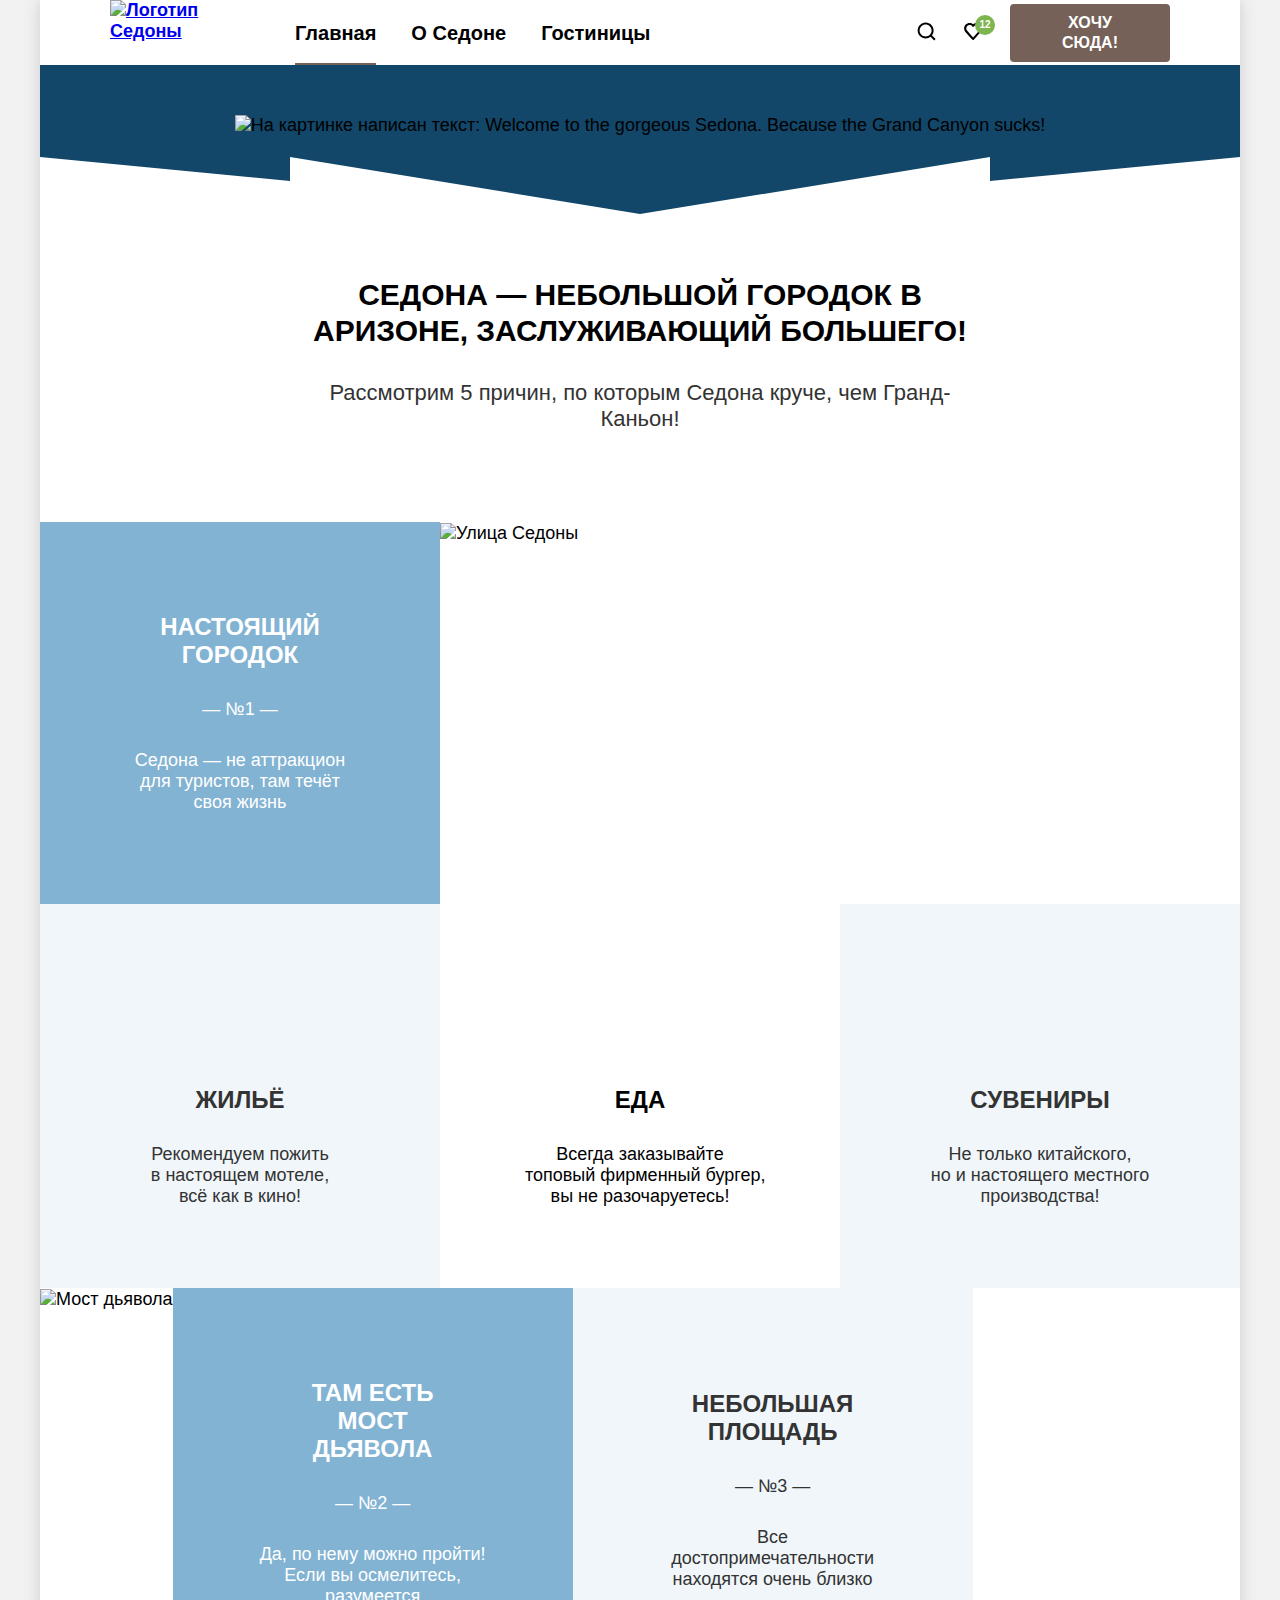
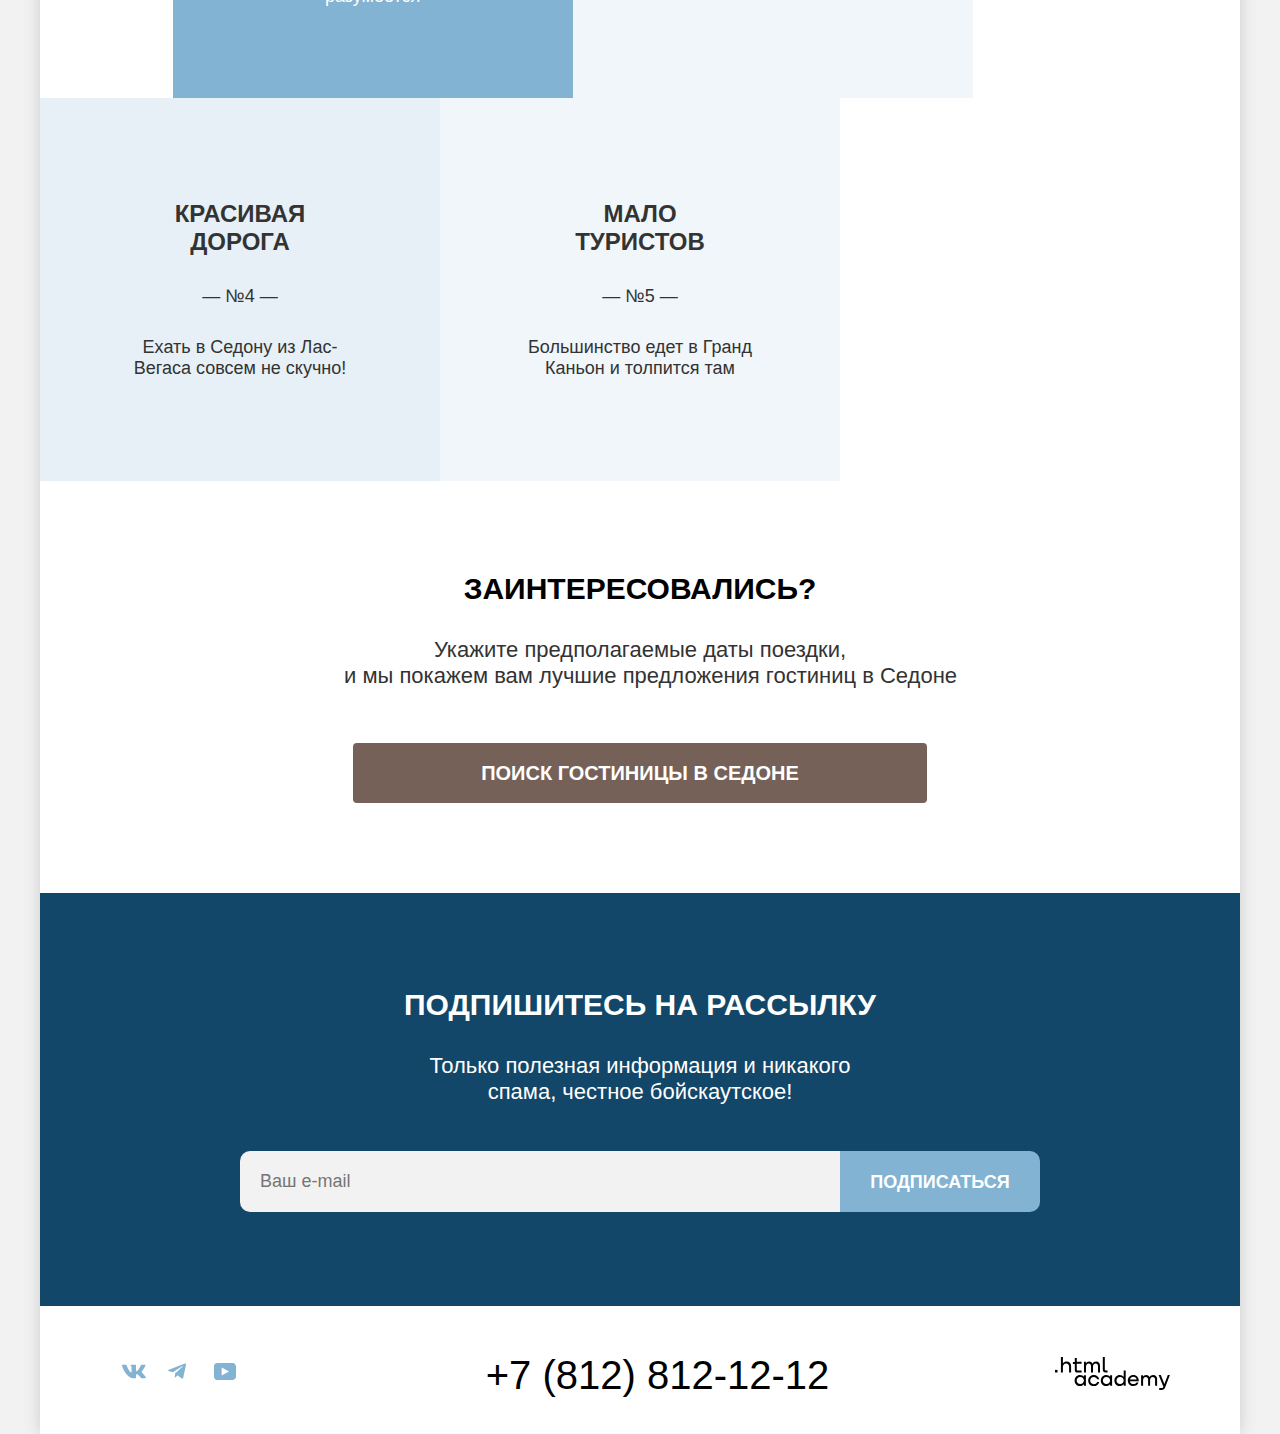
==== commit 898cf2f5: "fix: accept criterias" ====
--- a/index.html
+++ b/index.html
@@ -3,6 +3,7 @@
   <head>
     <meta charset="utf-8">
     <title>HTML Academy: Седона</title>
+    <link rel="icon" href="./images/favicon.png">
     <link rel="stylesheet" href="./styles/styles.css">
   </head>
   <body>
@@ -124,7 +125,7 @@
         <section class="search-section">
           <div class="search-text">
             <h2 class="section-title">Заинтересовались?</h2>
-              <p class="section-description">Укажите предполагаемые даты поездки, и&nbsp;мы&nbsp;покажем&nbsp;вам&nbsp;лучшие&nbsp;предложения&nbsp;гостиниц&nbsp;в&nbsp;Седоне</p>
+              <p class="section-description">Укажите предполагаемые даты поездки, и&nbsp;мы&nbsp;покажем&nbsp;вам&nbsp;лучшие&nbsp;предложения&nbsp;гостиниц&nbsp;в&nbsp;Седоне&nbsp;&nbsp;</p>
               <a href="./catalog.html" class="button-section button-search">Поиск гостиницы в Седоне</a>
           </div>
         </section>
@@ -135,8 +136,8 @@
             <p class="section-description">Только полезная информация и никакого спама, честное бойскаутское!</p>
           </div>
           <form class="subscription-form" action="https://echo.htmlacademy.ru/" method="post">
-            <input type="email" class="input-text" name="email" placeholder="Ваш e-mail">
-            <button class="button-section button-subscibe" type="submit">Подписаться</button>
+            <input type="email" class="input-text" name="email" placeholder="Ваш e-mail" required>
+            <button class="button-section button-subscribe" type="submit">Подписаться</button>
           </form>
         </section>
       </main>
@@ -197,22 +198,46 @@
           </a>
         </div>
       </footer>
-      <div class="modal-container modal-container-close">
-        <div class="modal">
-          <div class="modal-header">
-            <h2 class="modal-title">Поиск гостиницы в Седоне</h2>
-            <button class="modal-close-button">
-              <svg width="21" height="20" viewBox="0 0 21 20" fill="none" xmlns="http://www.w3.org/2000/svg">
-                <path d="M17.1143 4.29231L15.822 3L10.1143 8.70769L4.40657 3L3.11426 4.29231L8.82195 10L3.11426 15.7077L4.40657 17L10.1143 11.2923L15.822 17L17.1143 15.7077L11.4066 10L17.1143 4.29231Z" fill="currentColor"/>
-              </svg>
-              <span class="visually-hidden">Закрыть</span>
-            </button>
-          </div>
-
-          <form class="modal-form" action="https://echo.htmlacademy.ru/" method="post">
-            <label class="modal-label" for="arrive">Дата Заезда:</label>
-            <div class="input-date-wrap">
-            <input class="input-date" type="text" id="arrive" name="arrival-date" placeholder="27 апреля&ensp;2020">
+    </div>
+    <div class="modal-container modal-container-close">
+      <div class="modal">
+        <div class="modal-header">
+          <h2 class="modal-title">Поиск гостиницы в Седоне</h2>
+          <button class="modal-close-button">
+            <svg width="21" height="20" viewBox="0 0 21 20" fill="none" xmlns="http://www.w3.org/2000/svg">
+              <path d="M17.1143 4.29231L15.822 3L10.1143 8.70769L4.40657 3L3.11426 4.29231L8.82195 10L3.11426 15.7077L4.40657 17L10.1143 11.2923L15.822 17L17.1143 15.7077L11.4066 10L17.1143 4.29231Z" fill="currentColor"/>
+            </svg>
+            <span class="visually-hidden">Закрыть</span>
+          </button>
+        </div>
+
+        <form class="modal-form" action="https://echo.htmlacademy.ru/" method="post">
+          <label class="modal-label" for="arrive">Дата Заезда:</label>
+          <div class="input-date-wrap">
+          <input class="input-date" type="text" id="arrive" name="arrival-date" placeholder="27 апреля&ensp;2020" required>
+          <button class="calendar-button" type="button">
+            <svg width="21" height="20" viewBox="0 0 21 20" fill="none" xmlns="http://www.w3.org/2000/svg">
+              <path d="M7.86426 12C8.16426 12 8.36426 11.8 8.36426 11.5C8.36426 11.2 8.16426 11 7.86426 11C7.56426 11 7.36426 11.2 7.36426 11.5C7.36426 11.8 7.56426 12 7.86426 12Z" fill="currentColor"/>
+              <path d="M17.1143 4H15.1143V2H14.1143V4H6.11426V2H5.11426V4H3.11426C2.51426 4 2.11426 4.4 2.11426 5V16C2.11426 16.5 2.51426 17 3.11426 17H17.1143C17.6143 17 18.1143 16.5 18.1143 16V5C18.1143 4.4 17.6143 4 17.1143 4ZM17.1143 16H3.11426V9H17.1143V16ZM3.11426 8V5H5.11426V7H6.11426V5H14.1143V7H15.1143V5H17.1143V8H3.11426Z" fill="currentColor"/>
+              <path d="M10.1143 12C10.4143 12 10.6143 11.8 10.6143 11.5C10.6143 11.2 10.4143 11 10.1143 11C9.81426 11 9.61426 11.2 9.61426 11.5C9.61426 11.8 9.81426 12 10.1143 12Z" fill="currentColor"/>
+              <path d="M12.3643 12C12.6643 12 12.8643 11.8 12.8643 11.5C12.8643 11.2 12.6643 11 12.3643 11C12.0643 11 11.8643 11.2 11.8643 11.5C11.8643 11.8 12.0643 12 12.3643 12Z" fill="currentColor"/>
+              <path d="M7.86426 13C7.56426 13 7.36426 13.2 7.36426 13.5C7.36426 13.8 7.56426 14 7.86426 14C8.16426 14 8.36426 13.8 8.36426 13.5C8.36426 13.2 8.16426 13 7.86426 13Z" fill="currentColor"/>
+              <path d="M5.61426 12C5.91426 12 6.11426 11.8 6.11426 11.5C6.11426 11.2 5.91426 11 5.61426 11C5.31426 11 5.11426 11.2 5.11426 11.5C5.11426 11.8 5.31426 12 5.61426 12Z" fill="currentColor"/>
+              <path d="M5.61426 13C5.31426 13 5.11426 13.2 5.11426 13.5C5.11426 13.8 5.31426 14 5.61426 14C5.91426 14 6.11426 13.8 6.11426 13.5C6.11426 13.2 5.91426 13 5.61426 13Z" fill="currentColor"/>
+              <path d="M10.1143 13C9.81426 13 9.61426 13.2 9.61426 13.5C9.61426 13.8 9.81426 14 10.1143 14C10.4143 14 10.6143 13.8 10.6143 13.5C10.6143 13.2 10.4143 13 10.1143 13Z" fill="currentColor"/>
+              <path d="M12.3643 13C12.0643 13 11.8643 13.2 11.8643 13.5C11.8643 13.8 12.0643 14 12.3643 14C12.6643 14 12.8643 13.8 12.8643 13.5C12.8643 13.2 12.6643 13 12.3643 13Z" fill="currentColor"/>
+              <path d="M14.6143 12C14.9143 12 15.1143 11.8 15.1143 11.5C15.1143 11.2 14.9143 11 14.6143 11C14.3143 11 14.1143 11.2 14.1143 11.5C14.1143 11.8 14.3143 12 14.6143 12Z" fill="#d6d5d5"/>
+              <path d="M14.6143 13C14.3143 13 14.1143 13.2 14.1143 13.5C14.1143 13.8 14.3143 14 14.6143 14C14.9143 14 15.1143 13.8 15.1143 13.5C15.1143 13.2 14.9143 13 14.6143 13Z" fill="currentColor"/>
+            </svg>
+            <span class="visually-hidden">Выбрать в календаре</span>
+          </button>
+          </div>
+
+          <p class="accept-text error">Мы не можем отправить вас в прошлое.</p>
+
+          <label class="modal-label" for="leave">Дата Выезда:</label>
+          <div class="input-date-wrap">
+            <input class="input-date" type="text" id="leave" name="arrival-date" placeholder="1 сентября&ensp;2021" required>
             <button class="calendar-button" type="button">
               <svg width="21" height="20" viewBox="0 0 21 20" fill="none" xmlns="http://www.w3.org/2000/svg">
                 <path d="M7.86426 12C8.16426 12 8.36426 11.8 8.36426 11.5C8.36426 11.2 8.16426 11 7.86426 11C7.56426 11 7.36426 11.2 7.36426 11.5C7.36426 11.8 7.56426 12 7.86426 12Z" fill="currentColor"/>
@@ -229,78 +254,52 @@
               </svg>
               <span class="visually-hidden">Выбрать в календаре</span>
             </button>
-            </div>
-
-            <p class="accept-text error">Мы не можем отправить вас в прошлое.</p>
-
-            <label class="modal-label" for="leave">Дата Выезда:</label>
-            <div class="input-date-wrap">
-              <input class="input-date" type="text" id="leave" name="arrival-date" placeholder="1 сентября&ensp;2021">
-              <button class="calendar-button" type="button">
-                <svg width="21" height="20" viewBox="0 0 21 20" fill="none" xmlns="http://www.w3.org/2000/svg">
-                  <path d="M7.86426 12C8.16426 12 8.36426 11.8 8.36426 11.5C8.36426 11.2 8.16426 11 7.86426 11C7.56426 11 7.36426 11.2 7.36426 11.5C7.36426 11.8 7.56426 12 7.86426 12Z" fill="currentColor"/>
-                  <path d="M17.1143 4H15.1143V2H14.1143V4H6.11426V2H5.11426V4H3.11426C2.51426 4 2.11426 4.4 2.11426 5V16C2.11426 16.5 2.51426 17 3.11426 17H17.1143C17.6143 17 18.1143 16.5 18.1143 16V5C18.1143 4.4 17.6143 4 17.1143 4ZM17.1143 16H3.11426V9H17.1143V16ZM3.11426 8V5H5.11426V7H6.11426V5H14.1143V7H15.1143V5H17.1143V8H3.11426Z" fill="currentColor"/>
-                  <path d="M10.1143 12C10.4143 12 10.6143 11.8 10.6143 11.5C10.6143 11.2 10.4143 11 10.1143 11C9.81426 11 9.61426 11.2 9.61426 11.5C9.61426 11.8 9.81426 12 10.1143 12Z" fill="currentColor"/>
-                  <path d="M12.3643 12C12.6643 12 12.8643 11.8 12.8643 11.5C12.8643 11.2 12.6643 11 12.3643 11C12.0643 11 11.8643 11.2 11.8643 11.5C11.8643 11.8 12.0643 12 12.3643 12Z" fill="currentColor"/>
-                  <path d="M7.86426 13C7.56426 13 7.36426 13.2 7.36426 13.5C7.36426 13.8 7.56426 14 7.86426 14C8.16426 14 8.36426 13.8 8.36426 13.5C8.36426 13.2 8.16426 13 7.86426 13Z" fill="currentColor"/>
-                  <path d="M5.61426 12C5.91426 12 6.11426 11.8 6.11426 11.5C6.11426 11.2 5.91426 11 5.61426 11C5.31426 11 5.11426 11.2 5.11426 11.5C5.11426 11.8 5.31426 12 5.61426 12Z" fill="currentColor"/>
-                  <path d="M5.61426 13C5.31426 13 5.11426 13.2 5.11426 13.5C5.11426 13.8 5.31426 14 5.61426 14C5.91426 14 6.11426 13.8 6.11426 13.5C6.11426 13.2 5.91426 13 5.61426 13Z" fill="currentColor"/>
-                  <path d="M10.1143 13C9.81426 13 9.61426 13.2 9.61426 13.5C9.61426 13.8 9.81426 14 10.1143 14C10.4143 14 10.6143 13.8 10.6143 13.5C10.6143 13.2 10.4143 13 10.1143 13Z" fill="currentColor"/>
-                  <path d="M12.3643 13C12.0643 13 11.8643 13.2 11.8643 13.5C11.8643 13.8 12.0643 14 12.3643 14C12.6643 14 12.8643 13.8 12.8643 13.5C12.8643 13.2 12.6643 13 12.3643 13Z" fill="currentColor"/>
-                  <path d="M14.6143 12C14.9143 12 15.1143 11.8 15.1143 11.5C15.1143 11.2 14.9143 11 14.6143 11C14.3143 11 14.1143 11.2 14.1143 11.5C14.1143 11.8 14.3143 12 14.6143 12Z" fill="#d6d5d5"/>
-                  <path d="M14.6143 13C14.3143 13 14.1143 13.2 14.1143 13.5C14.1143 13.8 14.3143 14 14.6143 14C14.9143 14 15.1143 13.8 15.1143 13.5C15.1143 13.2 14.9143 13 14.6143 13Z" fill="currentColor"/>
-                </svg>
-                <span class="visually-hidden">Выбрать в календаре</span>
-              </button>
-            </div>
-
-            <p class="accept-text">На эти даты есть свободные номера. Пока есть.</p>
-
-            <label class="modal-label" for="adult-number">Взрослые:</label>
-            <div class="input-number-wrap">
-              <button class="number-operator button-minus">
-                <svg class="minus" width="21" height="20" viewBox="0 0 21 20" fill="none" xmlns="http://www.w3.org/2000/svg">
-                  <path d="M3.11426 9V11H17.1143V9H3.11426Z" fill="currentColor"/>
-                </svg>
-                <span class="visually-hidden">Уменьшить количество</span>
-              </button>
-              <input class="guest-number" id="adult-number" name="number" type="number" value="2">
-              <button class="number-operator button-plus">
-                <svg class="plus" width="20" height="20" viewBox="0 0 20 20" fill="none" xmlns="http://www.w3.org/2000/svg">
-                  <path d="M17 9H11V3H9V9H3V11H9V17H11V11H17V9Z" fill="currentColor"/>
-                </svg>
-                <span class="visually-hidden">Увеличить количество</span>
-              </button>
-            </div>
-
-            <span class="kid-label-tooltip">
-              <label class="modal-label guest-kid" for="kids-number">Дети:</label>
-              <span class="tooltip">
-                <button class="tooltip-toggle" type="button" aria-labelledby="tooltip-label"></button>
-                <span class="tooltip-text" role="tooltip" id="tooltip-label">Укажите количество детей, которые будут с вами, возраст которых от 6 до 18 лет. Дети до&nbsp;6 лет размещаются бесплатно.</span>
-              </span>
+          </div>
+
+          <p class="accept-text">На эти даты есть свободные номера. Пока есть.</p>
+
+          <label class="modal-label" for="adult-number">Взрослые:</label>
+          <div class="input-number-wrap">
+            <button class="number-operator button-minus">
+              <svg class="minus" width="21" height="20" viewBox="0 0 21 20" fill="none" xmlns="http://www.w3.org/2000/svg">
+                <path d="M3.11426 9V11H17.1143V9H3.11426Z" fill="currentColor"/>
+              </svg>
+              <span class="visually-hidden">Уменьшить количество</span>
+            </button>
+            <input class="guest-number" id="adult-number" name="number" type="number" value="2">
+            <button class="number-operator button-plus">
+              <svg class="plus" width="20" height="20" viewBox="0 0 20 20" fill="none" xmlns="http://www.w3.org/2000/svg">
+                <path d="M17 9H11V3H9V9H3V11H9V17H11V11H17V9Z" fill="currentColor"/>
+              </svg>
+              <span class="visually-hidden">Увеличить количество</span>
+            </button>
+          </div>
+
+          <span class="kid-label-tooltip">
+            <label class="modal-label guest-kid" for="kids-number">Дети:</label>
+            <span class="tooltip">
+              <button class="tooltip-toggle" type="button" aria-labelledby="tooltip-label"></button>
+              <span class="tooltip-text" role="tooltip" id="tooltip-label">Укажите количество детей, которые будут с вами, возраст которых от 6 до 18 лет. Дети до&nbsp;6 лет размещаются бесплатно.</span>
             </span>
-
-            <div class="input-number-wrap">
-              <button class="number-operator button-minus">
-                <svg class="minus" width="21" height="20" viewBox="0 0 21 20" fill="none" xmlns="http://www.w3.org/2000/svg">
-                  <path d="M3.11426 9V11H17.1143V9H3.11426Z" fill="currentColor"/>
-                </svg>
-                <span class="visually-hidden">Уменьшить количество</span>
-              </button>
-              <input class="guest-number" id="kids-number" name="number" type="number" value="1">
-              <button class="number-operator button-plus">
-                <svg class="plus" width="20" height="20" viewBox="0 0 20 20" fill="none" xmlns="http://www.w3.org/2000/svg">
-                  <path d="M17 9H11V3H9V9H3V11H9V17H11V11H17V9Z" fill="currentColor"/>
-                </svg>
-              </button>
-              <span class="visually-hidden">Увеличить количество</span>
-            </div>
-
-            <button class="modal-button" type="submit">Найти</button>
-          </form>
-
-        </div>
+          </span>
+
+          <div class="input-number-wrap">
+            <button class="number-operator button-minus">
+              <svg class="minus" width="21" height="20" viewBox="0 0 21 20" fill="none" xmlns="http://www.w3.org/2000/svg">
+                <path d="M3.11426 9V11H17.1143V9H3.11426Z" fill="currentColor"/>
+              </svg>
+              <span class="visually-hidden">Уменьшить количество</span>
+            </button>
+            <input class="guest-number" id="kids-number" name="number" type="number" value="1">
+            <button class="number-operator button-plus">
+              <svg class="plus" width="20" height="20" viewBox="0 0 20 20" fill="none" xmlns="http://www.w3.org/2000/svg">
+                <path d="M17 9H11V3H9V9H3V11H9V17H11V11H17V9Z" fill="currentColor"/>
+              </svg>
+            </button>
+            <span class="visually-hidden">Увеличить количество</span>
+          </div>
+          <button class="modal-button" type="submit">Найти</button>
+        </form>
       </div>
     </div>
   </body>
--- a/styles/styles.css
+++ b/styles/styles.css
@@ -76,13 +76,15 @@
 }
 
 .navigation-logo {
+  display: block;
+  margin-bottom: -5px;
   margin-right: 46px;
-  align-self: start;
+  z-index: 1;
   cursor: pointer;
 }
 
 .logo {
-  vertical-align: middle;
+  display: block;
 }
 
 .navigation {
@@ -96,14 +98,14 @@
 }
 
 .navigation-item:not(:last-child) {
-  margin-right: 34px;
+  margin-right: 35px;
 }
 
 .navigation-link {
   position: relative;
   display: block;
-  padding: 22px 0 20px;
-  color: inherit;
+  padding: 20px 0 17px;
+  color: #000000;
   font-size: 20px;
   line-height: 26px;
   text-align: center;
@@ -142,6 +144,7 @@
   color: #ffffff;
   background-color: #7db54f;
   font-size: 10px;
+  overflow: hidden;
 }
 
 .button {
@@ -167,6 +170,7 @@
   position: relative;
   padding-top: 50px;
   padding-bottom: 78px;
+  background-color: #12476a;
   background-image: url("../images/index-background.jpg");
   background-size: 100% auto;
   background-repeat: no-repeat;
@@ -225,6 +229,8 @@
 .advantages-number {
   position: relative;
   display: block;
+  max-width: 200px;
+  margin: 0 auto;
   margin-bottom: 30px;
   font-size: 18px;
   line-height: 21px;
@@ -265,7 +271,7 @@
 .advantages-card {
   padding-top: 182px;
   padding-bottom: 81px;
-  background-position: 50% 24%;
+  background-position: 166px 80px;
   background-repeat: no-repeat;
 }
 
@@ -355,8 +361,9 @@
 
 .subscription-section {
   padding: 94px 0;
+  background-color: #12476a;
   background-image: url("../images/subscription-background.jpg");
-  background-size: 100% auto;
+  background-size: cover;
   background-repeat: no-repeat;
   text-align: center;
 }
@@ -376,7 +383,7 @@
   color: #ffffff;
 }
 
-.button-subscibe {
+.button-subscribe {
   width: 200px;
   border: none;
   border-radius: 0 10px 10px 0;
@@ -402,7 +409,6 @@
   line-height: 21px;
 }
 
-
 /* Footer */
 
 .page-footer {
@@ -455,6 +461,7 @@
 
 .filter-wrapper {
   padding: 36px 0 70px;
+  background-color: #2e6e9a;
   background-image: url("../images/filter-background.jpg");
   background-size: cover;
   background-repeat: no-repeat;
@@ -481,6 +488,7 @@
 }
 
 .filter-group {
+  max-width: 200px;
   padding: 0;
   margin: 0;
   margin-right: 70px;
@@ -533,6 +541,10 @@
 .input-number::-webkit-inner-spin-button {
   margin: 0;
   appearance: none;
+}
+
+.input-number {
+  -moz-appearance: textfield;
 }
 
 .start-number {
@@ -594,7 +606,7 @@
   display: flex;
   flex-direction: column;
   align-items: center;
-  align-self: end;
+  margin-top: 55px;
 }
 
 .button-apply {
@@ -666,7 +678,7 @@
   display: flex;
   flex-wrap: wrap;
   align-items: center;
-  max-width: 400px;
+  max-width: 900px;
   margin-bottom: 40px;
 }
 
@@ -712,20 +724,21 @@
 }
 
 .results-section-title {
-  margin-right: 190px;
+  margin-right: auto;
 }
 
 .sort-list {
   width: 288px;
   margin: 0;
-  margin-right: auto;
-  padding: 14px 20px;
+  margin-right: 78px;
+  padding: 14px 40px 20px 14px;
   border: 2px solid #e5e5e5;
   border-radius: 4px;
   background-image: url("../images/icons/arrow.svg");
   background-repeat: no-repeat;
   background-position: right 8px center;
   color: #333333;
+  background-color: transparent;
   font-family: inherit;
   font-size: 18px;
   line-height: 21px;
@@ -875,22 +888,23 @@
 
 .pagination {
   display: flex;
-  justify-content: space-between;
+  align-items: center;
   max-width: 1055px;
   margin: 0 auto;
-  border-top: 1px solid #E6E6E6;
+  border-top: 1px solid #e6e6e6;
   padding: 26px 0 16px;
 }
 
 .pagination-list {
   display: flex;
   flex-wrap: wrap;
-  max-width: 500px;
+  max-width: 490px;
+  margin-right: auto;
 }
 
 .pagination-item {
-  width: 60px;
-  height: 60px;
+  min-width: 60px;
+  min-height: 60px;
   margin-right: 8px;
   margin-bottom: 8px;
   text-align: center;
@@ -918,21 +932,21 @@
   background-color: #f2f2f2;
 }
 
-.results-form {
-  display: flex;
-  min-width: 386px;
+.results-label {
+  max-width: 180px;
+  margin-right: 51px;
 }
 
 .results-number {
   width: 160px;
-  padding: 12px 20px;
-  margin-left: 51px;
+  padding: 12px 40px 12px 20px;
   border: 2px solid #e5e5e5;
   border-radius: 4px;
   background-image: url("../images/icons/arrow.svg");
   background-repeat: no-repeat;
   background-position: right 8px center;
   color: #333333;
+  background-color: transparent;
   font-family: inherit;
   font-size: 18px;
   line-height: 21px;
@@ -943,6 +957,7 @@
 /* Subscpiption */
 
 .subscription-catalog {
+  background-color: transparent;
   background-image: none;
 }
 
@@ -1036,9 +1051,18 @@
   letter-spacing: -0.9px;
 }
 
+.input-date::-webkit-input-placeholder {
+  opacity: 1;
+}
+
+.input-date::-moz-placeholder {
+  opacity: 1;
+}
+
 .input-date::placeholder {
   color: #000000;
 }
+
 
 .calendar-button {
   position: absolute;
@@ -1122,6 +1146,10 @@
 .guest-number::-webkit-inner-spin-button {
   margin: 0;
   appearance: none;
+}
+
+.guest-number {
+  -moz-appearance: textfield;
 }
 
 .kid-label-tooltip {
@@ -1193,14 +1221,24 @@
   line-height: 36px;
   text-align: center;
   text-transform: uppercase;
+  cursor: pointer;
 }
 
 /* Hover Focus Active states*/
 
 /* Navigation */
 
-.navigation-link:hover:not(.button-want) {
+.navigation-link:hover {
   color: #756257;
+}
+
+.current:hover,
+.current:focus {
+  color: #000000;
+}
+
+.button-want:hover {
+  color: #ffffff;
 }
 
 .button-want:hover,
@@ -1219,31 +1257,31 @@
 .button-want:active,
 .button-search:active,
 .button-more:active {
-  color: #ededed;
+  color: rgba(255, 255, 255, 0.3);
   background-color: #756157;
 }
 
-.button-subscibe:hover,
+.button-subscribe:hover,
 .button-apply:hover,
 .button-favorite:hover {
   background-color: #68a2ca;
 }
 
-.button-subscibe:focus,
+.button-subscribe:focus,
 .button-apply:focus,
 .button-favorite:focus {
   background-color: #68a2ca;
   outline: none;
 }
 
-.button-subscibe:active,
+.button-subscribe:active,
 .button-apply:active,
 .button-favorite:active {
-  color: #ededed;
+  color: rgba(255, 255, 255, 0.3);
   background-color: #82b3d3;
 }
 
-.button-subscibe:disabled,
+.button-subscribe:disabled,
 .button-apply:disabled {
   background-color: #e5e5e5;
 }
@@ -1258,7 +1296,7 @@
 }
 
 .button-active:active {
-  color: #ededed;
+  color: rgba(255, 255, 255, 0.3);
   background-color: #7db54f;
 }
 
@@ -1273,7 +1311,7 @@
 
 .input-text:focus:not(:placeholder-shown) {
   outline: 3px solid #68a2ca;
-  background-color: #fff;
+  background-color: #ffffff;
 }
 
 /* Footer */
@@ -1316,9 +1354,14 @@
 
 .view-button:focus {
   border: 2px solid #68a2ca;
+  outline: none;
 }
 
 .view-button:active {
+  border-color: #000000;
+}
+
+.view-active {
   border-color: #000000;
 }
 
@@ -1331,7 +1374,7 @@
 }
 
 .pagination-link:active {
-  color: #ededed;
+  color: rgba(255, 255, 255, 0.3);
   background-color: #82b3d3;
 }
 
@@ -1357,18 +1400,19 @@
 
 .checkbox:focus + .custom-checkbox {
   outline: 3px solid #82b3d3;
+  opacity: 0.6;
 }
 
 .option-label:active .custom-checkbox {
   opacity: 0.3;
 }
 
-.radio:focus +.custom-radio {
+.radio:focus + .custom-radio {
   outline: 3px solid #82b3d3;
 }
 
 .input-number:hover {
-  border-color: #c9c6c6;
+  border-color: rgba(255, 255, 255, 0.6);
 }
 
 .input-number:focus {
@@ -1380,10 +1424,11 @@
 .input-number:active {
   background-color: #756257;
   box-shadow: none;
+  outline: none;
 }
 
 .range-toggle:hover {
-  box-shadow: 0 4px 10px 0 #a8a7a7;
+  box-shadow: 0 4px 10px 0 #8e8d8d;
 }
 
 .range-toggle:focus {
@@ -1431,7 +1476,7 @@
 }
 
 .modal-close-button:focus {
-  outline: 3px solid #83B3D3;
+  outline: 3px solid #83b3d3;
 }
 
 .modal-close-button:active {
@@ -1494,7 +1539,7 @@
 }
 
 .modal-button:active {
-  color: #efeded;
+  color: rgba(255, 255, 255, 0.3);
   background-color: #68a2ca;
   outline: none;
 }
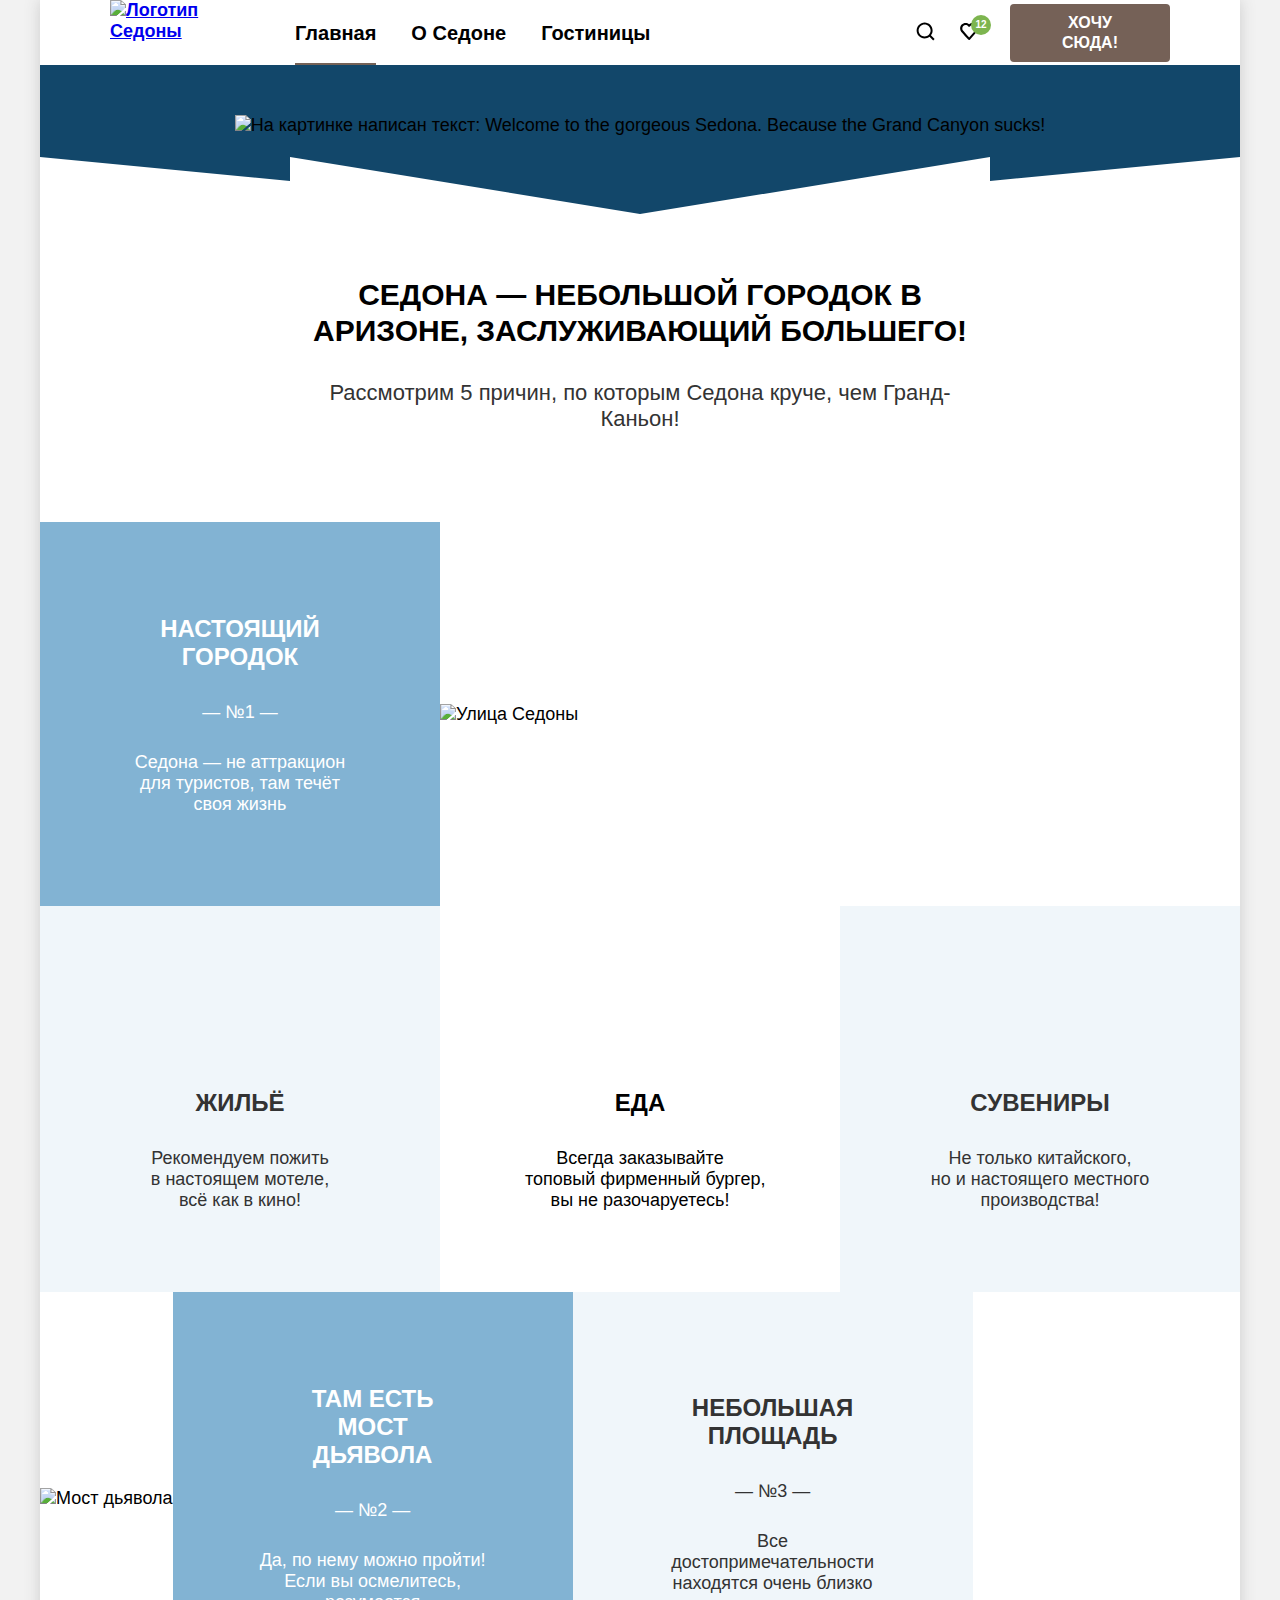
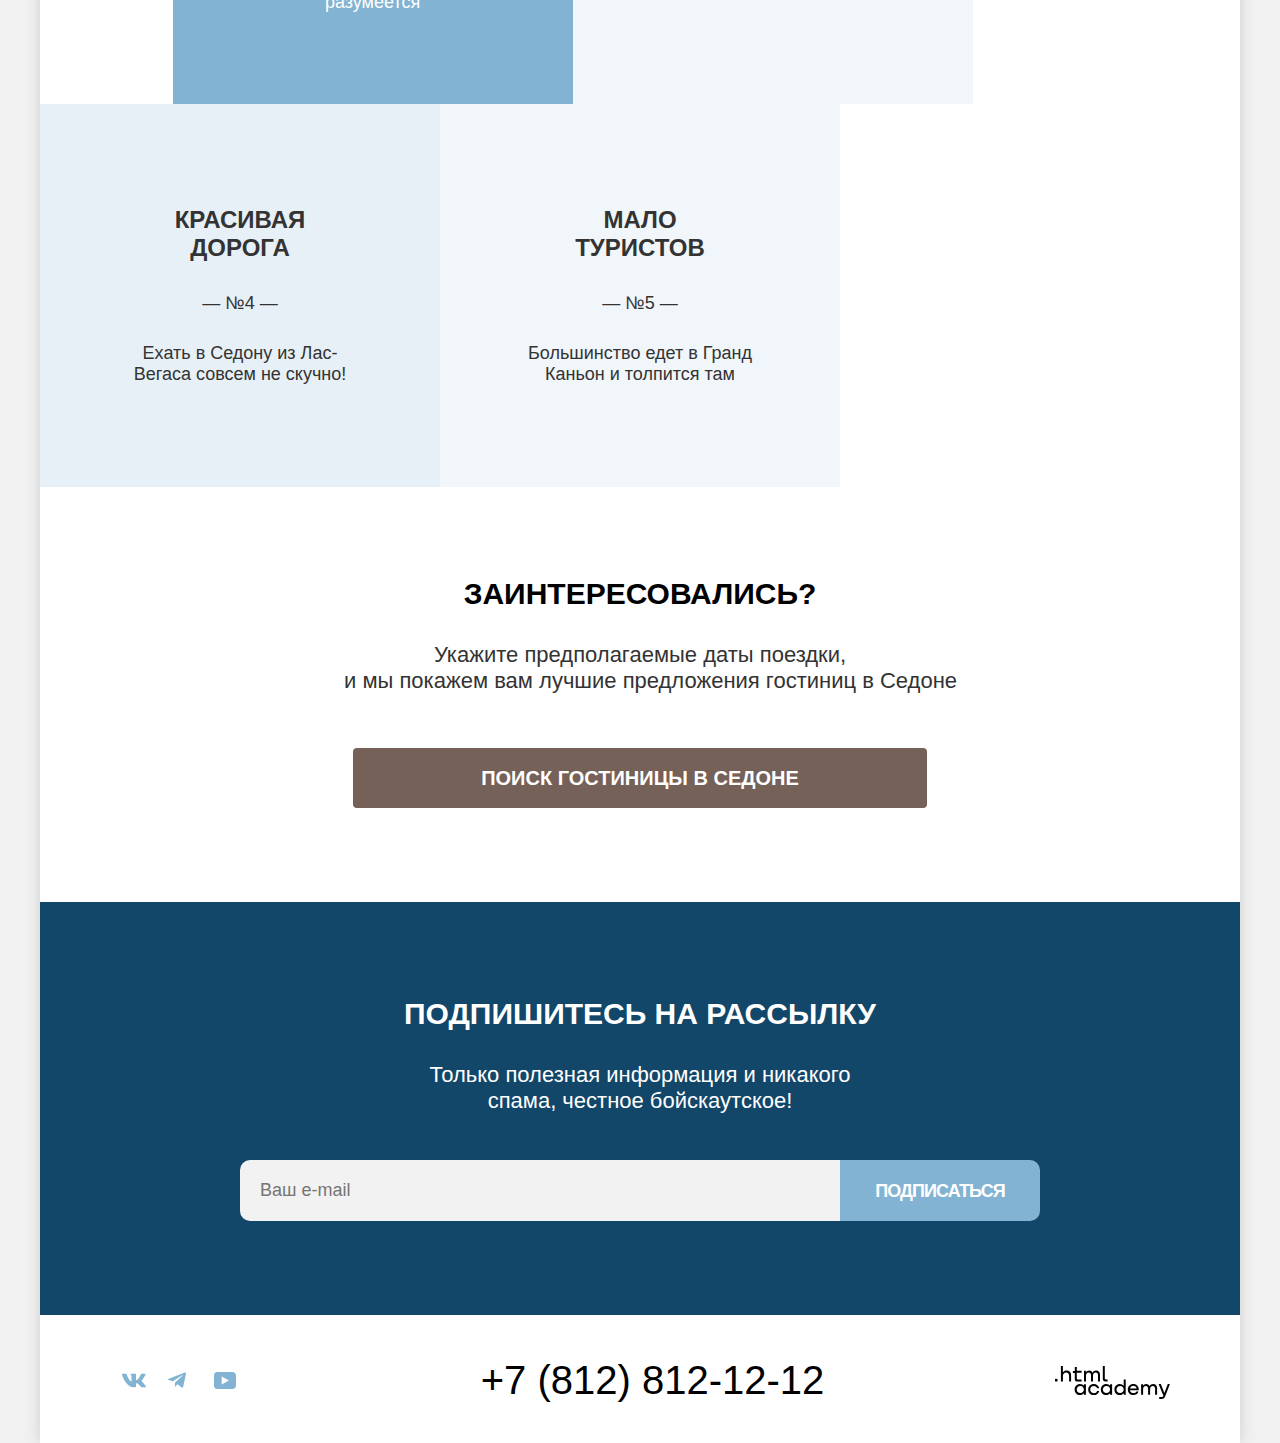
==== commit 89c26a14: "Merge pull request #9 from NadyaPod/master" ====
--- a/index.html
+++ b/index.html
@@ -28,7 +28,7 @@
         <ul class="navigation-user list">
           <li class="navigation-item">
             <a href="#" class="navigation-link">
-              <svg class="navigation-icon" width="21" height="20" viewBox="0 0 21 20" fill="none" xmlns="http://www.w3.org/2000/svg">
+              <svg class="navigation-icon" width="21" height="20" aria-hidden="true" focusable="false" viewBox="0 0 21 20" fill="none" xmlns="http://www.w3.org/2000/svg">
                 <path d="M19.6143 18.0083L15.9143 14.3287C16.9143 13.0359 17.6143 11.3453 17.6143 9.4558C17.6143 5.08011 14.0143 1.5 9.61426 1.5C5.21426 1.5 1.61426 5.17956 1.61426 9.55525C1.61426 13.9309 5.21426 17.511 9.61426 17.511C11.4143 17.511 13.1143 16.9144 14.5143 15.8204L18.2143 19.5L19.6143 18.0083ZM9.61426 15.5221C6.31426 15.5221 3.61426 12.837 3.61426 9.55525C3.61426 6.27348 6.31426 3.5884 9.61426 3.5884C12.9143 3.5884 15.6143 6.27348 15.6143 9.55525C15.6143 12.837 12.9143 15.5221 9.61426 15.5221Z" fill="currentColor"/>
               </svg>
               <span class="visually-hidden">Поиск</span>
@@ -36,11 +36,11 @@
           </li>
           <li class="navigation-item">
             <a href="#" class="navigation-link">
-              <svg class="navigation-icon" width="21" height="20" viewBox="0 0 21 20" fill="none" xmlns="http://www.w3.org/2000/svg">
+              <svg class="navigation-icon heart-icon" width="21" height="20" aria-hidden="true" focusable="false" viewBox="0 0 21 20" fill="none" xmlns="http://www.w3.org/2000/svg">
                 <path d="M10.0143 19C9.71426 19 9.41426 18.9 9.21426 18.6C3.81426 12.5 2.51426 11.1 2.21426 10.7C1.51426 9.8 1.11426 8.6 1.11426 7.4C1.11426 4.4 3.51426 2 6.61426 2C7.91426 2 9.11426 2.5 10.1143 3.3C11.1143 2.5 12.4143 2 13.6143 2C16.6143 2 19.1143 4.4 19.1143 7.4C19.1143 8.7 18.6143 9.9 17.8143 10.8L10.8143 18.7C10.6143 18.9 10.4143 19 10.0143 19ZM4.01426 9.5C4.31426 9.9 7.51426 13.5 10.1143 16.4L16.3143 9.4C16.8143 8.9 17.0143 8.2 17.0143 7.4C17.0143 5.6 15.5143 4.1 13.7143 4.1C12.7143 4.1 11.7143 4.6 11.0143 5.4C10.7143 5.7 10.4143 5.8 10.1143 5.8C9.81426 5.8 9.51426 5.6 9.31426 5.4C8.61426 4.6 7.61426 4.1 6.61426 4.1C4.81426 4.1 3.31426 5.6 3.31426 7.4C3.21426 8.3 3.61426 9 4.01426 9.5C3.91426 9.5 3.91426 9.5 4.01426 9.5Z" fill="currentColor"/>
               </svg>
+              <span class="visually-hidden">Избранное</span>
               <span class="favotite-number">12</span>
-              <span class="visually-hidden">Избранное</span>
             </a>
           </li>
           <li class="navigation-item">
@@ -71,10 +71,9 @@
                 <span class="advantages-number">№1</span>
                 <p class="advantages-description">Седона — не аттракцион для туристов, там течёт своя жизнь</p>
               </div>
-              <div>
+              <div class="advantages-image">
                 <img src="./images/advantage-photo-1.jpg" class="image" width="800" height="384" alt="Улица Седоны">
               </div>
-
               <ul class="advantages-list list">
                 <li class="advantages-item advantages-card card-light-blue home">
                   <h4 class="advantages-title">Жильё</h4>
@@ -92,7 +91,7 @@
             </li>
 
             <li class="advantages-item-sublist">
-              <div>
+              <div class="advantages-image">
                 <img src="./images/advantage-photo-2.jpg" class="image" width="800" height="384" alt="Мост дьявола">
               </div>
               <div class="advantages-item card-dark-blue">
@@ -147,7 +146,7 @@
         <ul class="socials-list list">
           <li class="socials-item">
             <a href="https://vk.com/htmlacademy" class="socials-link">
-              <svg class="socials-svg" width="24" height="15" viewBox="0 0 24 15" fill="none" xmlns="http://www.w3.org/2000/svg">
+              <svg class="socials-svg" width="24" height="15" aria-hidden="true" focusable="false" viewBox="0 0 24 15" fill="none" xmlns="http://www.w3.org/2000/svg">
                 <g clip-path="url(#clip0_33515_1186)">
                 <path fill-rule="evenodd" clip-rule="evenodd" d="M23.45 1.448C23.616 0.902 23.45 0.5 22.655 0.5H20.03C19.362 0.5 19.054 0.847 18.887 1.23C18.887 1.23 17.552 4.426 15.661 6.502C15.049 7.104 14.771 7.295 14.437 7.295C14.27 7.295 14.019 7.104 14.019 6.557V1.448C14.019 0.792 13.835 0.5 13.279 0.5H9.151C8.734 0.5 8.483 0.804 8.483 1.093C8.483 1.714 9.429 1.858 9.526 3.606V7.404C9.526 8.237 9.373 8.388 9.039 8.388C8.149 8.388 5.984 5.177 4.699 1.503C4.45 0.788 4.198 0.5 3.527 0.5H0.9C0.15 0.5 0 0.847 0 1.23C0 1.912 0.89 5.3 4.145 9.781C6.315 12.841 9.37 14.5 12.153 14.5C13.822 14.5 14.028 14.132 14.028 13.497V11.184C14.028 10.447 14.186 10.3 14.715 10.3C15.105 10.3 15.772 10.492 17.33 11.967C19.11 13.716 19.403 14.5 20.405 14.5H23.03C23.78 14.5 24.156 14.132 23.94 13.404C23.702 12.68 22.852 11.629 21.725 10.382C21.113 9.672 20.195 8.907 19.916 8.524C19.527 8.033 19.638 7.814 19.916 7.377C19.916 7.377 23.116 2.951 23.449 1.448H23.45Z" fill="currentColor"/>
                 </g>
@@ -162,7 +161,7 @@
           </li>
           <li class="socials-item">
             <a href="https://t.me/htmlacademy " class="socials-link">
-              <svg width="18" height="17" viewBox="0 0 18 17" fill="none" xmlns="http://www.w3.org/2000/svg">
+              <svg width="18" height="17" aria-hidden="true" focusable="false" viewBox="0 0 18 17" fill="none" xmlns="http://www.w3.org/2000/svg">
                 <path d="M16.7855 0.59926L0.840977 6.74776C-0.247172 7.18481 -0.240877 7.79184 0.641333 8.06253L4.73493 9.33953L14.2063 3.3637C14.6542 3.09121 15.0634 3.2378 14.727 3.53636L7.05332 10.4619H7.05152L7.05332 10.4628L6.77094 14.6823C7.18462 14.6823 7.36718 14.4925 7.5992 14.2686L9.58754 12.3351L13.7234 15.39C14.486 15.81 15.0337 15.5941 15.2234 14.6841L17.9384 1.88885C18.2163 0.774623 17.513 0.270117 16.7855 0.59926Z" fill="currentColor"/>
                 </svg>
               <span class="visually-hidden">Телеграм</span>
@@ -170,7 +169,7 @@
           </li>
           <li class="socials-item">
             <a href="https://www.youtube.com/user/htmlacademyru" class="socials-link">
-              <svg width="22" height="17" viewBox="0 0 22 17" fill="none" xmlns="http://www.w3.org/2000/svg">
+              <svg width="22" height="17" aria-hidden="true" focusable="false" viewBox="0 0 22 17" fill="none" xmlns="http://www.w3.org/2000/svg">
                 <path d="M18.607 0H3.17413C1.31343 0 0 1.59375 0 3.4V13.4937C0 15.4062 1.31343 17 3.17413 17H18.8259C20.4677 17 22 15.4062 22 13.6V3.4C21.7811 1.59375 20.4677 0 18.607 0ZM7.66169 12.5375V4.4625L14.995 8.5L7.66169 12.5375Z" fill="currentColor"/>
               </svg>
               <span class="visually-hidden">Youtube</span>
@@ -180,7 +179,7 @@
         <a href="tel:+78128121212" class="phone">+7 (812) 812-12-12</a>
         <div class="logo-wrap">
           <a href="https://htmlacademy.ru/" class="logo-link">
-            <svg class="logo-svg" aria-hidden="true" focusable="false" width="115" height="34" viewBox="0 0 115 34" fill="none" xmlns="http://www.w3.org/2000/svg">
+            <svg class="logo-svg" width="115" height="34" aria-hidden="true" focusable="false" viewBox="0 0 115 34" fill="none" xmlns="http://www.w3.org/2000/svg">
               <path d="M0 13.9V16.5H2.5V13.9H0Z" fill="currentColor"/>
               <path d="M11.6 5.5C10 5.5 8.8 6.2 8 7.2H7.9V1H5.9V16.5H7.9V11.2C7.9 9.1 9.2 7.6 11.2 7.6C13 7.6 14.1 9 14.1 10.8V16.5H16.1V10.4C16.2 7.4 14.3 5.5 11.6 5.5Z" fill="currentColor"/>
               <path d="M26.6 5.8H21.8V2.1H19.8V5.9H17.9V7.9H19.8V13.9C19.8 15.6 20.8 16.6 22.5 16.6H26.6V14.6H22.9C22.2 14.6 21.8 14.2 21.8 13.5V7.8H26.6V5.8Z" fill="currentColor"/>
@@ -204,7 +203,7 @@
         <div class="modal-header">
           <h2 class="modal-title">Поиск гостиницы в Седоне</h2>
           <button class="modal-close-button">
-            <svg width="21" height="20" viewBox="0 0 21 20" fill="none" xmlns="http://www.w3.org/2000/svg">
+            <svg width="21" height="20" aria-hidden="true" focusable="false" viewBox="0 0 21 20" fill="none" xmlns="http://www.w3.org/2000/svg">
               <path d="M17.1143 4.29231L15.822 3L10.1143 8.70769L4.40657 3L3.11426 4.29231L8.82195 10L3.11426 15.7077L4.40657 17L10.1143 11.2923L15.822 17L17.1143 15.7077L11.4066 10L17.1143 4.29231Z" fill="currentColor"/>
             </svg>
             <span class="visually-hidden">Закрыть</span>
@@ -216,7 +215,7 @@
           <div class="input-date-wrap">
           <input class="input-date" type="text" id="arrive" name="arrival-date" placeholder="27 апреля&ensp;2020" required>
           <button class="calendar-button" type="button">
-            <svg width="21" height="20" viewBox="0 0 21 20" fill="none" xmlns="http://www.w3.org/2000/svg">
+            <svg width="21" height="20" aria-hidden="true" focusable="false" viewBox="0 0 21 20" fill="none" xmlns="http://www.w3.org/2000/svg">
               <path d="M7.86426 12C8.16426 12 8.36426 11.8 8.36426 11.5C8.36426 11.2 8.16426 11 7.86426 11C7.56426 11 7.36426 11.2 7.36426 11.5C7.36426 11.8 7.56426 12 7.86426 12Z" fill="currentColor"/>
               <path d="M17.1143 4H15.1143V2H14.1143V4H6.11426V2H5.11426V4H3.11426C2.51426 4 2.11426 4.4 2.11426 5V16C2.11426 16.5 2.51426 17 3.11426 17H17.1143C17.6143 17 18.1143 16.5 18.1143 16V5C18.1143 4.4 17.6143 4 17.1143 4ZM17.1143 16H3.11426V9H17.1143V16ZM3.11426 8V5H5.11426V7H6.11426V5H14.1143V7H15.1143V5H17.1143V8H3.11426Z" fill="currentColor"/>
               <path d="M10.1143 12C10.4143 12 10.6143 11.8 10.6143 11.5C10.6143 11.2 10.4143 11 10.1143 11C9.81426 11 9.61426 11.2 9.61426 11.5C9.61426 11.8 9.81426 12 10.1143 12Z" fill="currentColor"/>
@@ -239,7 +238,7 @@
           <div class="input-date-wrap">
             <input class="input-date" type="text" id="leave" name="arrival-date" placeholder="1 сентября&ensp;2021" required>
             <button class="calendar-button" type="button">
-              <svg width="21" height="20" viewBox="0 0 21 20" fill="none" xmlns="http://www.w3.org/2000/svg">
+              <svg width="21" height="20" aria-hidden="true" focusable="false" viewBox="0 0 21 20" fill="none" xmlns="http://www.w3.org/2000/svg">
                 <path d="M7.86426 12C8.16426 12 8.36426 11.8 8.36426 11.5C8.36426 11.2 8.16426 11 7.86426 11C7.56426 11 7.36426 11.2 7.36426 11.5C7.36426 11.8 7.56426 12 7.86426 12Z" fill="currentColor"/>
                 <path d="M17.1143 4H15.1143V2H14.1143V4H6.11426V2H5.11426V4H3.11426C2.51426 4 2.11426 4.4 2.11426 5V16C2.11426 16.5 2.51426 17 3.11426 17H17.1143C17.6143 17 18.1143 16.5 18.1143 16V5C18.1143 4.4 17.6143 4 17.1143 4ZM17.1143 16H3.11426V9H17.1143V16ZM3.11426 8V5H5.11426V7H6.11426V5H14.1143V7H15.1143V5H17.1143V8H3.11426Z" fill="currentColor"/>
                 <path d="M10.1143 12C10.4143 12 10.6143 11.8 10.6143 11.5C10.6143 11.2 10.4143 11 10.1143 11C9.81426 11 9.61426 11.2 9.61426 11.5C9.61426 11.8 9.81426 12 10.1143 12Z" fill="currentColor"/>
@@ -261,14 +260,14 @@
           <label class="modal-label" for="adult-number">Взрослые:</label>
           <div class="input-number-wrap">
             <button class="number-operator button-minus">
-              <svg class="minus" width="21" height="20" viewBox="0 0 21 20" fill="none" xmlns="http://www.w3.org/2000/svg">
+              <svg class="minus" width="21" height="20" aria-hidden="true" focusable="false" viewBox="0 0 21 20" fill="none" xmlns="http://www.w3.org/2000/svg">
                 <path d="M3.11426 9V11H17.1143V9H3.11426Z" fill="currentColor"/>
               </svg>
               <span class="visually-hidden">Уменьшить количество</span>
             </button>
             <input class="guest-number" id="adult-number" name="number" type="number" value="2">
             <button class="number-operator button-plus">
-              <svg class="plus" width="20" height="20" viewBox="0 0 20 20" fill="none" xmlns="http://www.w3.org/2000/svg">
+              <svg class="plus" width="20" height="20" aria-hidden="true" focusable="false" viewBox="0 0 20 20" fill="none" xmlns="http://www.w3.org/2000/svg">
                 <path d="M17 9H11V3H9V9H3V11H9V17H11V11H17V9Z" fill="currentColor"/>
               </svg>
               <span class="visually-hidden">Увеличить количество</span>
@@ -285,14 +284,14 @@
 
           <div class="input-number-wrap">
             <button class="number-operator button-minus">
-              <svg class="minus" width="21" height="20" viewBox="0 0 21 20" fill="none" xmlns="http://www.w3.org/2000/svg">
+              <svg class="minus" width="21" height="20" aria-hidden="true" focusable="false" viewBox="0 0 21 20" fill="none" xmlns="http://www.w3.org/2000/svg">
                 <path d="M3.11426 9V11H17.1143V9H3.11426Z" fill="currentColor"/>
               </svg>
               <span class="visually-hidden">Уменьшить количество</span>
             </button>
             <input class="guest-number" id="kids-number" name="number" type="number" value="1">
             <button class="number-operator button-plus">
-              <svg class="plus" width="20" height="20" viewBox="0 0 20 20" fill="none" xmlns="http://www.w3.org/2000/svg">
+              <svg class="plus" width="20" height="20" aria-hidden="true" focusable="false" viewBox="0 0 20 20" fill="none" xmlns="http://www.w3.org/2000/svg">
                 <path d="M17 9H11V3H9V9H3V11H9V17H11V11H17V9Z" fill="currentColor"/>
               </svg>
             </button>
--- a/styles/styles.css
+++ b/styles/styles.css
@@ -70,7 +70,6 @@
 
 .page-header {
   display: flex;
-  align-items: center;
   padding: 0 70px;
   font-weight: 700;
 }
@@ -79,6 +78,7 @@
   display: block;
   margin-bottom: -5px;
   margin-right: 46px;
+  align-items: start;
   z-index: 1;
   cursor: pointer;
 }
@@ -128,7 +128,7 @@
 }
 
 .navigation-user .navigation-item:not(:last-child) {
-  margin-right: 26px;
+  margin-right: 23px;
 }
 
 .favotite-number {
@@ -145,6 +145,10 @@
   background-color: #7db54f;
   font-size: 10px;
   overflow: hidden;
+}
+
+.heart-icon {
+  margin-right: 7px;
 }
 
 .button {
@@ -213,13 +217,13 @@
 
 .advantages-item {
   width: 400px;
-  padding: 91px 0;
+  padding: 93px 0 91px;
   text-align: center;
 }
 
 .advantages-title {
   margin: 0 auto;
-  margin-bottom: 30px;
+  margin-bottom: 31px;
   max-width: 172px;
   font-size: 24px;
   line-height: 28px;
@@ -231,7 +235,7 @@
   display: block;
   max-width: 200px;
   margin: 0 auto;
-  margin-bottom: 30px;
+  margin-bottom: 29px;
   font-size: 18px;
   line-height: 21px;
 }
@@ -251,8 +255,12 @@
   line-height: 21px;
 }
 
+.advantages-image {
+  align-self: center;
+}
+
 .image {
-  height: 100%;
+  max-width: 100%;
   object-fit: cover;
   vertical-align: middle;
 }
@@ -269,9 +277,9 @@
 }
 
 .advantages-card {
-  padding-top: 182px;
+  padding-top: 183px;
   padding-bottom: 81px;
-  background-position: 166px 80px;
+  background-position: 165px 80px;
   background-repeat: no-repeat;
 }
 
@@ -310,7 +318,7 @@
 /* Search section */
 
 .search-section {
-  padding: 90px 0;
+  padding: 89px 0 94px;
   text-align: center;
 }
 
@@ -388,6 +396,7 @@
   border: none;
   border-radius: 0 10px 10px 0;
   background-color: #82b3d3;
+  letter-spacing: -0.9px;
   font-size: 18px;
   cursor: pointer;
 }
@@ -420,6 +429,8 @@
 
 .phone {
   max-width: 382px;
+  margin-right: 10px;
+  margin-bottom: auto;
   color: inherit;
   font-size: 40px;
   line-height: 40px;
@@ -460,7 +471,7 @@
 /* Catalog раge*/
 
 .filter-wrapper {
-  padding: 36px 0 70px;
+  padding: 36px 0 40px;
   background-color: #2e6e9a;
   background-image: url("../images/filter-background.jpg");
   background-size: cover;
@@ -471,13 +482,13 @@
 /* Catalog filter-form */
 
 .filter-container {
-  max-width: 1060px;
+  max-width: 1063px;
   margin: 0 auto;
 }
 
 .catalog-title {
   margin: 0;
-  margin-bottom: 5px;
+  margin-bottom: 10px;
   font-size: 60px;
   line-height: 78px;
 }
@@ -491,7 +502,8 @@
   max-width: 200px;
   padding: 0;
   margin: 0;
-  margin-right: 70px;
+  margin-right: 66px;
+  margin-bottom: 15px;
   border: none;
 }
 
@@ -499,42 +511,47 @@
   margin-right: auto;
 }
 
+.filter-group:nth-child(3) {
+  margin-right: 72px;
+}
+
 .filter-title {
-  margin-bottom: 30px;
+  margin-bottom: 29px;
   font-weight: 700;
   font-size: 20px;
   line-height: 26px;
 }
 
-.filter-item:not(:last-child) {
+.filter-item {
   margin-bottom: 15px;
 }
 
 .option-label {
   position: relative;
   display: block;
-  padding-left: 40px;
+  padding-left: 42px;
   font-size: 18px;
   line-height: 21px;
 }
 
 .input-wrap {
   display: flex;
-  margin-bottom: 20px;
+  margin-bottom: 14px;
 }
 
 .input-number {
   display: block;
   width: 144px;
-  border: 2px solid #ffffff;
-  padding: 14px 20px;
-  background-color: transparent;
-}
-
-.input-number[value] {
-  color: #ffffff;
   font-size: 18px;
   line-height: 21px;
+  color: #ffffff;
+  border: 2px solid #ffffff;
+  padding: 13px 14px 13px;
+  background-color: transparent;
+}
+
+.input-number::placeholder {
+  color: #ffffff;
 }
 
 .input-number::-webkit-outer-spin-button,
@@ -606,14 +623,16 @@
   display: flex;
   flex-direction: column;
   align-items: center;
-  margin-top: 55px;
+  margin-top: 59px;
+  margin-right: 4px;
 }
 
 .button-apply {
-  margin-bottom: 20px;
-  padding: 14px 28px;
+  margin-bottom: 16px;
+  padding: 14px 32px;
   border: none;
   background-color: #82b3d3;
+  letter-spacing: -0.9px;
   cursor: pointer;
 }
 
@@ -635,7 +654,7 @@
 
 .custom-checkbox {
   position: absolute;
-  left: 0;
+  left: 2px;
   width: 20px;
   height: 20px;
   border-radius: 4px;
@@ -653,7 +672,7 @@
 
 .custom-radio {
   position: absolute;
-  left: 0;
+  left: 3px;
   width: 20px;
   height: 20px;
   border-radius: 50%;
@@ -720,7 +739,7 @@
 .header-wrapper {
   display: flex;
   align-items: center;
-  padding: 55px 72px;
+  padding: 54px 72px 53px;
 }
 
 .results-section-title {
@@ -731,12 +750,12 @@
   width: 288px;
   margin: 0;
   margin-right: 78px;
-  padding: 14px 40px 20px 14px;
+  padding: 16px 40px 12px 18px;
   border: 2px solid #e5e5e5;
   border-radius: 4px;
   background-image: url("../images/icons/arrow.svg");
   background-repeat: no-repeat;
-  background-position: right 8px center;
+  background-position: right 13px center;
   color: #333333;
   background-color: transparent;
   font-family: inherit;
@@ -754,6 +773,7 @@
 
 .view-item {
   margin-right: 8px;
+  margin-bottom: 5px;
 }
 
 .view-item:nth-child(3n) {
@@ -803,10 +823,14 @@
   padding: 20px;
 }
 
+.results-image-link {
+  grid-column: 1 / -1;
+}
+
 .results-image {
-  grid-column: 1 / -1;
   width: 100%;
   object-fit: cover;
+  vertical-align: middle;
 }
 
 .result-link {
@@ -822,6 +846,7 @@
 
 .results-type {
   display: inline-block;
+
   font-size: 18px;
   line-height: 21px;
 }
@@ -935,16 +960,18 @@
 .results-label {
   max-width: 180px;
   margin-right: 51px;
+  margin-bottom: 8px;
 }
 
 .results-number {
   width: 160px;
-  padding: 12px 40px 12px 20px;
+  margin-bottom: 10px;
+  padding: 14px 40px 12px 18px;
   border: 2px solid #e5e5e5;
   border-radius: 4px;
   background-image: url("../images/icons/arrow.svg");
   background-repeat: no-repeat;
-  background-position: right 8px center;
+  background-position: right 13px center;
   color: #333333;
   background-color: transparent;
   font-family: inherit;
@@ -1062,7 +1089,6 @@
 .input-date::placeholder {
   color: #000000;
 }
-
 
 .calendar-button {
   position: absolute;
@@ -1228,7 +1254,8 @@
 
 /* Navigation */
 
-.navigation-link:hover {
+.navigation-link:hover,
+.result-link:hover .results-title {
   color: #756257;
 }
 
@@ -1282,7 +1309,13 @@
 }
 
 .button-subscribe:disabled,
-.button-apply:disabled {
+.button-apply:disabled,
+.modal-button:disabled {
+  background-color: #e5e5e5;
+  cursor: default;
+}
+
+.modal-button:disabled:hover {
   background-color: #e5e5e5;
 }
 
@@ -1312,6 +1345,15 @@
 .input-text:focus:not(:placeholder-shown) {
   outline: 3px solid #68a2ca;
   background-color: #ffffff;
+}
+
+.input-text:disabled {
+  opacity: 0.3;
+  cursor: default;
+}
+
+.input-text:disabled:hover {
+  background-color: #f2f2f2;
 }
 
 /* Footer */
@@ -1407,8 +1449,18 @@
   opacity: 0.3;
 }
 
+.checkbox:disabled + .custom-checkbox {
+  opacity: 0.3;
+  cursor: default;
+}
+
 .radio:focus + .custom-radio {
   outline: 3px solid #82b3d3;
+}
+
+.radio:disabled + .custom-radio {
+  opacity: 0.3;
+  cursor: default;
 }
 
 .input-number:hover {
@@ -1421,12 +1473,21 @@
   outline: none;
 }
 
-.input-number:active {
+.input-number:focus:not(:placeholder-shown) {
   background-color: #756257;
   box-shadow: none;
   outline: none;
 }
 
+.input-number:disabled {
+  opacity: 0.3;
+  cursor: default;
+}
+
+.input-number:disabled:hover {
+  border: 2px solid #ffffff;
+}
+
 .range-toggle:hover {
   box-shadow: 0 4px 10px 0 #8e8d8d;
 }
@@ -1451,9 +1512,8 @@
   opacity: 0.3;
 }
 
-.sort-list:disabled,
-.results-number:disabled {
-  opacity: 0.3;
+.results-image-link:hover {
+  opacity: 0.6;
 }
 
 .sort-list:hover,
@@ -1469,6 +1529,18 @@
   border-color: #3f5e72;
 }
 
+.sort-list:disabled,
+.results-number:disabled {
+  opacity: 0.3;
+}
+
+.sort-list:disabled:hover,
+.results-number:disabled:hover {
+  border: 2px solid #e5e5e5;
+  outline: none;
+  cursor: default;
+}
+
 /* Modal */
 
 .modal-close-button:hover {
@@ -1480,9 +1552,15 @@
 }
 
 .modal-close-button:active {
-  color: #b8b2b2;
+  color: #eae6e6;
   background-color: #e6e6e6;
   outline: none;
+}
+
+.modal-close-button:disabled {
+  color: #b8b2b2;
+  background-color: #f9f9f9;
+  cursor: default;
 }
 
 .input-date:hover {
@@ -1503,8 +1581,27 @@
   background-color: #ffffff;
 }
 
+.input-date:disabled {
+  opacity: 0.3;
+  cursor: default;
+}
+
+.input-date:disabled + .calendar-button {
+  cursor: default;
+  color: #d6d5d5;
+}
+
+.input-date:disabled:hover {
+  background-color: #f2f2f2;
+}
+
 .calendar-button:focus {
   outline: 3px solid #68a2ca;
+}
+
+.calendar-button:disabled {
+  cursor: default;
+  color: #d6d5d5;
 }
 
 .tooltip-toggle:hover {
@@ -1527,6 +1624,15 @@
 .number-operator:active {
   color: #d6d5d5;
   outline: none;
+}
+
+.number-operator:disabled {
+  cursor: default;
+}
+
+.number-operator:disabled:hover {
+  cursor: default;
+  color: #d6d5d5;
 }
 
 .modal-button:hover {
@@ -1543,3 +1649,7 @@
   background-color: #68a2ca;
   outline: none;
 }
+
+.error-field {
+  border: 2px solid rgb(219, 65, 65);
+}
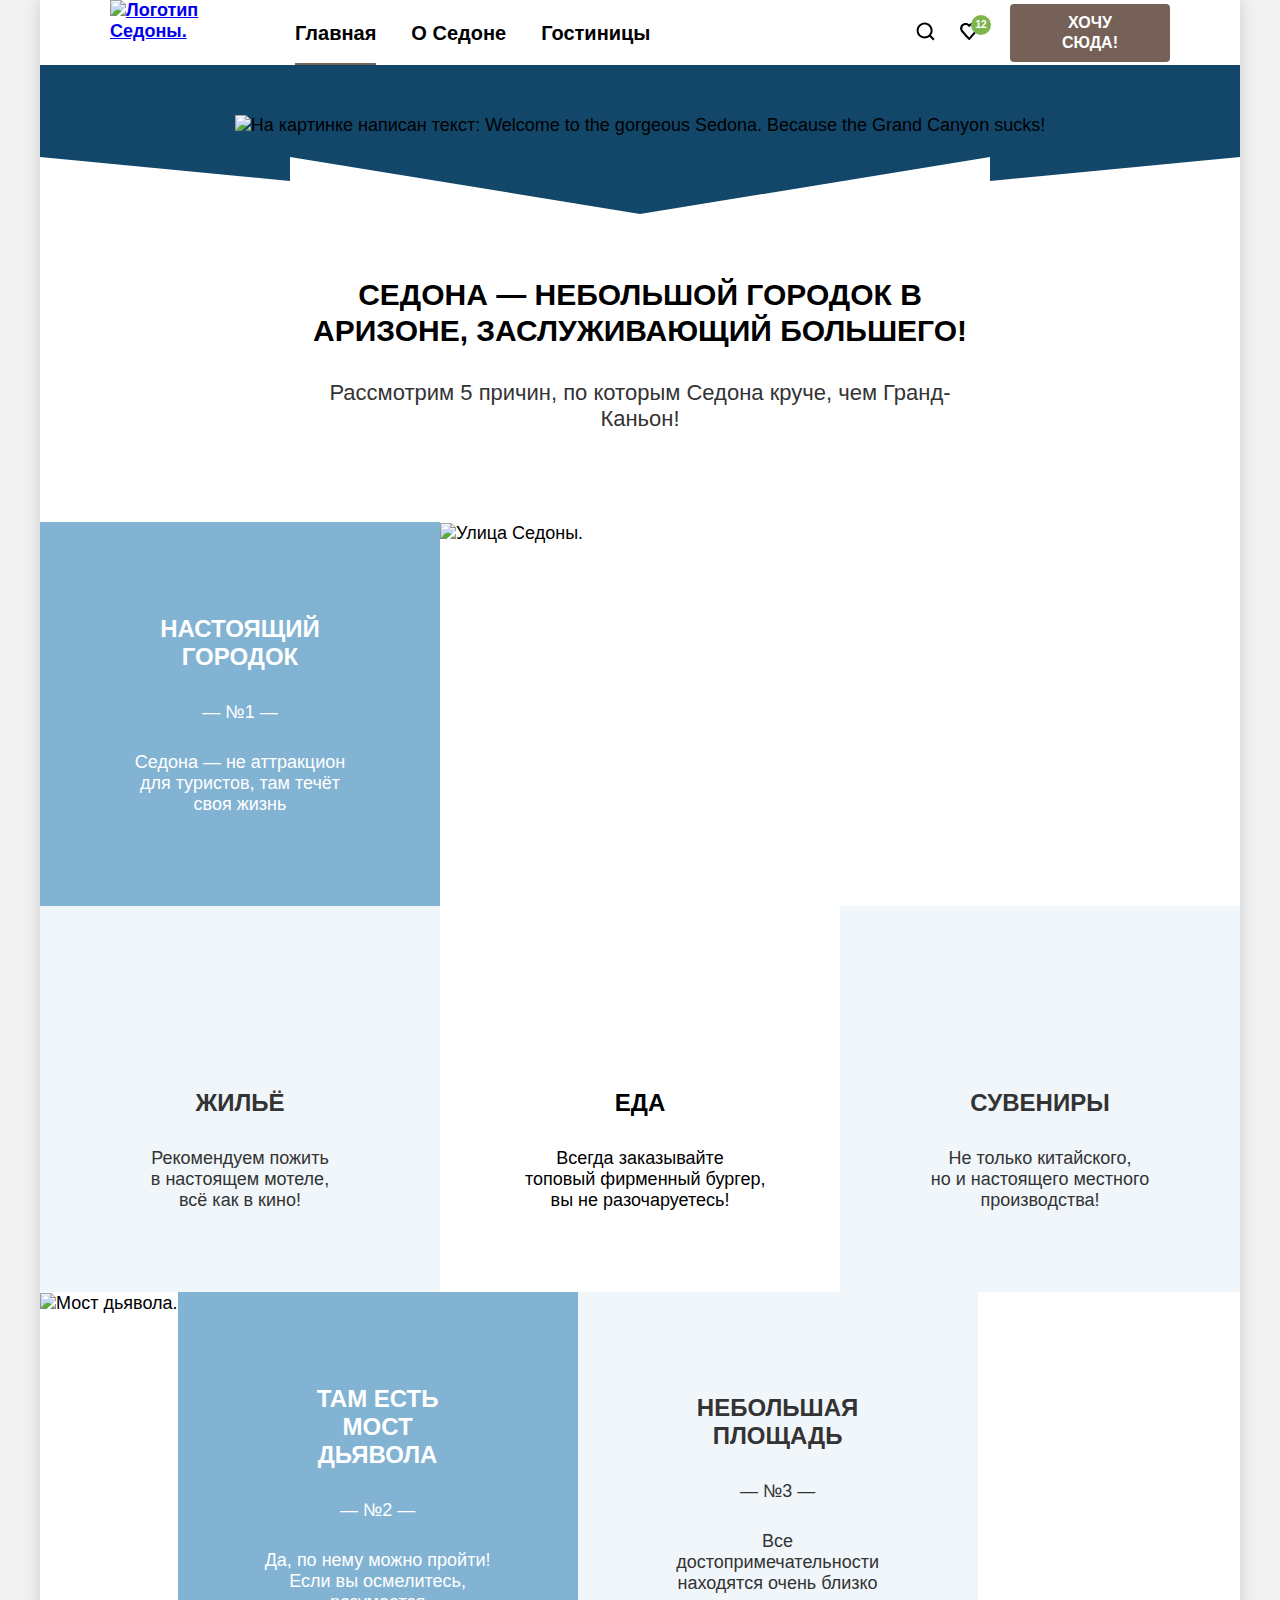
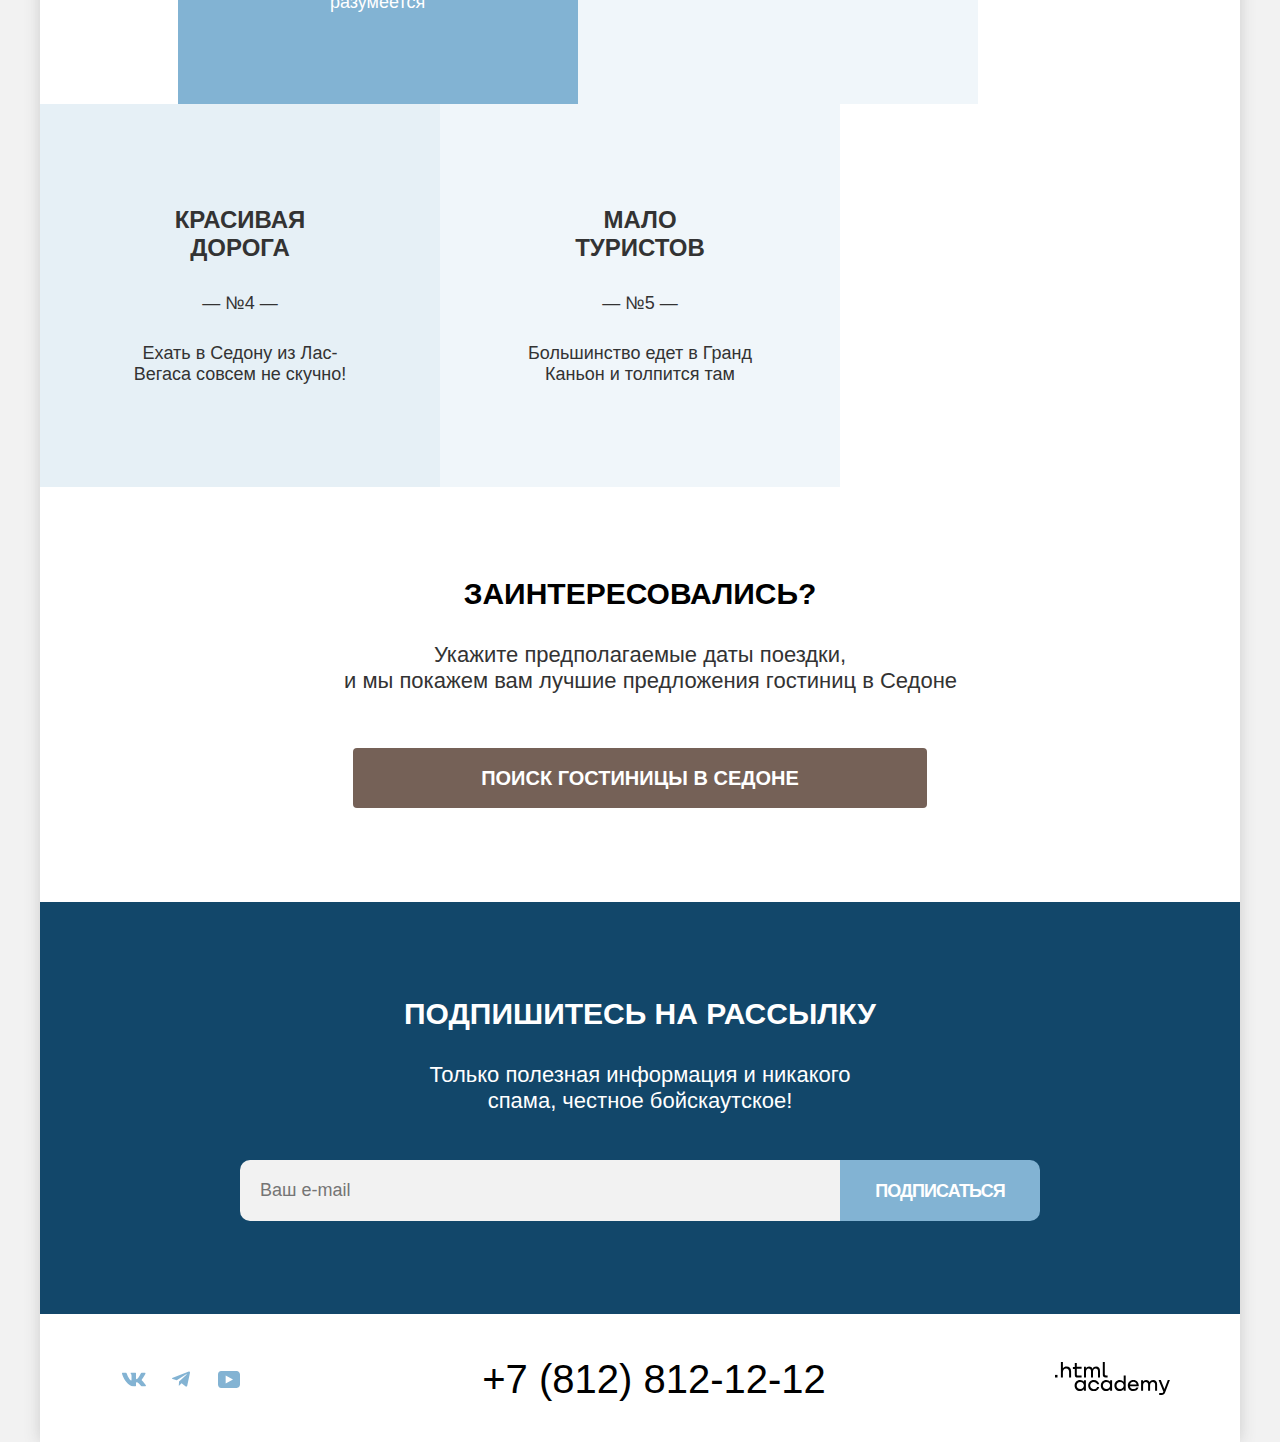
==== commit 5e8ac34d: "Merge pull request #10 from NadyaPod/master" ====
--- a/index.html
+++ b/index.html
@@ -2,7 +2,7 @@
 <html lang="ru">
   <head>
     <meta charset="utf-8">
-    <title>HTML Academy: Седона</title>
+    <title>Седона</title>
     <link rel="icon" href="./images/favicon.png">
     <link rel="stylesheet" href="./styles/styles.css">
   </head>
@@ -10,7 +10,7 @@
     <div class="container">
       <header class="page-header">
         <a class="navigation-logo" href="#">
-          <img src="./images/logo.svg" width="139" height="70" alt="Логотип Седоны" class="logo">
+          <img class="logo" src="./images/logo.svg" width="139" height="70" alt="Логотип Седоны.">
         </a>
         <nav class="navigation">
           <ul class="navigation-list list">
@@ -18,16 +18,16 @@
               <a class="navigation-link current">Главная</a>
             </li>
             <li class="navigation-item">
-              <a href="#" class="navigation-link">О Седоне</a>
+              <a class="navigation-link" href="#">О Седоне</a>
             </li>
             <li class="navigation-item">
-              <a href="./catalog.html" class="navigation-link">Гостиницы</a>
+              <a class="navigation-link" href="./catalog.html">Гостиницы</a>
             </li>
           </ul>
         </nav>
         <ul class="navigation-user list">
           <li class="navigation-item">
-            <a href="#" class="navigation-link">
+            <a class="navigation-link" href="#">
               <svg class="navigation-icon" width="21" height="20" aria-hidden="true" focusable="false" viewBox="0 0 21 20" fill="none" xmlns="http://www.w3.org/2000/svg">
                 <path d="M19.6143 18.0083L15.9143 14.3287C16.9143 13.0359 17.6143 11.3453 17.6143 9.4558C17.6143 5.08011 14.0143 1.5 9.61426 1.5C5.21426 1.5 1.61426 5.17956 1.61426 9.55525C1.61426 13.9309 5.21426 17.511 9.61426 17.511C11.4143 17.511 13.1143 16.9144 14.5143 15.8204L18.2143 19.5L19.6143 18.0083ZM9.61426 15.5221C6.31426 15.5221 3.61426 12.837 3.61426 9.55525C3.61426 6.27348 6.31426 3.5884 9.61426 3.5884C12.9143 3.5884 15.6143 6.27348 15.6143 9.55525C15.6143 12.837 12.9143 15.5221 9.61426 15.5221Z" fill="currentColor"/>
               </svg>
@@ -35,7 +35,7 @@
             </a>
           </li>
           <li class="navigation-item">
-            <a href="#" class="navigation-link">
+            <a class="navigation-link" href="#">
               <svg class="navigation-icon heart-icon" width="21" height="20" aria-hidden="true" focusable="false" viewBox="0 0 21 20" fill="none" xmlns="http://www.w3.org/2000/svg">
                 <path d="M10.0143 19C9.71426 19 9.41426 18.9 9.21426 18.6C3.81426 12.5 2.51426 11.1 2.21426 10.7C1.51426 9.8 1.11426 8.6 1.11426 7.4C1.11426 4.4 3.51426 2 6.61426 2C7.91426 2 9.11426 2.5 10.1143 3.3C11.1143 2.5 12.4143 2 13.6143 2C16.6143 2 19.1143 4.4 19.1143 7.4C19.1143 8.7 18.6143 9.9 17.8143 10.8L10.8143 18.7C10.6143 18.9 10.4143 19 10.0143 19ZM4.01426 9.5C4.31426 9.9 7.51426 13.5 10.1143 16.4L16.3143 9.4C16.8143 8.9 17.0143 8.2 17.0143 7.4C17.0143 5.6 15.5143 4.1 13.7143 4.1C12.7143 4.1 11.7143 4.6 11.0143 5.4C10.7143 5.7 10.4143 5.8 10.1143 5.8C9.81426 5.8 9.51426 5.6 9.31426 5.4C8.61426 4.6 7.61426 4.1 6.61426 4.1C4.81426 4.1 3.31426 5.6 3.31426 7.4C3.21426 8.3 3.61426 9 4.01426 9.5C3.91426 9.5 3.91426 9.5 4.01426 9.5Z" fill="currentColor"/>
               </svg>
@@ -44,7 +44,7 @@
             </a>
           </li>
           <li class="navigation-item">
-            <a href="#" class="navigation-link button button-want">Хочу сюда!</a>
+            <a class="navigation-link button button-want" href="#">Хочу сюда!</a>
           </li>
         </ul>
       </header>
@@ -72,7 +72,7 @@
                 <p class="advantages-description">Седона — не аттракцион для туристов, там течёт своя жизнь</p>
               </div>
               <div class="advantages-image">
-                <img src="./images/advantage-photo-1.jpg" class="image" width="800" height="384" alt="Улица Седоны">
+                <img class="image" src="./images/advantage-photo-1.jpg" width="800" height="384" alt="Улица Седоны.">
               </div>
               <ul class="advantages-list list">
                 <li class="advantages-item advantages-card card-light-blue home">
@@ -92,7 +92,7 @@
 
             <li class="advantages-item-sublist">
               <div class="advantages-image">
-                <img src="./images/advantage-photo-2.jpg" class="image" width="800" height="384" alt="Мост дьявола">
+                <img class="image" src="./images/advantage-photo-2.jpg" width="800" height="384" alt="Мост дьявола.">
               </div>
               <div class="advantages-item card-dark-blue">
                 <h3 class="advantages-title">Там есть мост дьявола</h3>
@@ -125,7 +125,7 @@
           <div class="search-text">
             <h2 class="section-title">Заинтересовались?</h2>
               <p class="section-description">Укажите предполагаемые даты поездки, и&nbsp;мы&nbsp;покажем&nbsp;вам&nbsp;лучшие&nbsp;предложения&nbsp;гостиниц&nbsp;в&nbsp;Седоне&nbsp;&nbsp;</p>
-              <a href="./catalog.html" class="button-section button-search">Поиск гостиницы в Седоне</a>
+              <a class="button-section button-search" href="./catalog.html">Поиск гостиницы в Седоне</a>
           </div>
         </section>
 
@@ -135,7 +135,7 @@
             <p class="section-description">Только полезная информация и никакого спама, честное бойскаутское!</p>
           </div>
           <form class="subscription-form" action="https://echo.htmlacademy.ru/" method="post">
-            <input type="email" class="input-text" name="email" placeholder="Ваш e-mail" required>
+            <input class="input-text" type="email" name="email" placeholder="Ваш e-mail" required>
             <button class="button-section button-subscribe" type="submit">Подписаться</button>
           </form>
         </section>
@@ -145,7 +145,7 @@
         <h2 class="visually-hidden">Наши контакты</h2>
         <ul class="socials-list list">
           <li class="socials-item">
-            <a href="https://vk.com/htmlacademy" class="socials-link">
+            <a class="socials-link" href="https://vk.com/htmlacademy">
               <svg class="socials-svg" width="24" height="15" aria-hidden="true" focusable="false" viewBox="0 0 24 15" fill="none" xmlns="http://www.w3.org/2000/svg">
                 <g clip-path="url(#clip0_33515_1186)">
                 <path fill-rule="evenodd" clip-rule="evenodd" d="M23.45 1.448C23.616 0.902 23.45 0.5 22.655 0.5H20.03C19.362 0.5 19.054 0.847 18.887 1.23C18.887 1.23 17.552 4.426 15.661 6.502C15.049 7.104 14.771 7.295 14.437 7.295C14.27 7.295 14.019 7.104 14.019 6.557V1.448C14.019 0.792 13.835 0.5 13.279 0.5H9.151C8.734 0.5 8.483 0.804 8.483 1.093C8.483 1.714 9.429 1.858 9.526 3.606V7.404C9.526 8.237 9.373 8.388 9.039 8.388C8.149 8.388 5.984 5.177 4.699 1.503C4.45 0.788 4.198 0.5 3.527 0.5H0.9C0.15 0.5 0 0.847 0 1.23C0 1.912 0.89 5.3 4.145 9.781C6.315 12.841 9.37 14.5 12.153 14.5C13.822 14.5 14.028 14.132 14.028 13.497V11.184C14.028 10.447 14.186 10.3 14.715 10.3C15.105 10.3 15.772 10.492 17.33 11.967C19.11 13.716 19.403 14.5 20.405 14.5H23.03C23.78 14.5 24.156 14.132 23.94 13.404C23.702 12.68 22.852 11.629 21.725 10.382C21.113 9.672 20.195 8.907 19.916 8.524C19.527 8.033 19.638 7.814 19.916 7.377C19.916 7.377 23.116 2.951 23.449 1.448H23.45Z" fill="currentColor"/>
@@ -160,7 +160,7 @@
             </a>
           </li>
           <li class="socials-item">
-            <a href="https://t.me/htmlacademy " class="socials-link">
+            <a class="socials-link" href="https://t.me/htmlacademy">
               <svg width="18" height="17" aria-hidden="true" focusable="false" viewBox="0 0 18 17" fill="none" xmlns="http://www.w3.org/2000/svg">
                 <path d="M16.7855 0.59926L0.840977 6.74776C-0.247172 7.18481 -0.240877 7.79184 0.641333 8.06253L4.73493 9.33953L14.2063 3.3637C14.6542 3.09121 15.0634 3.2378 14.727 3.53636L7.05332 10.4619H7.05152L7.05332 10.4628L6.77094 14.6823C7.18462 14.6823 7.36718 14.4925 7.5992 14.2686L9.58754 12.3351L13.7234 15.39C14.486 15.81 15.0337 15.5941 15.2234 14.6841L17.9384 1.88885C18.2163 0.774623 17.513 0.270117 16.7855 0.59926Z" fill="currentColor"/>
                 </svg>
@@ -168,7 +168,7 @@
             </a>
           </li>
           <li class="socials-item">
-            <a href="https://www.youtube.com/user/htmlacademyru" class="socials-link">
+            <a class="socials-link" href="https://www.youtube.com/user/htmlacademyru">
               <svg width="22" height="17" aria-hidden="true" focusable="false" viewBox="0 0 22 17" fill="none" xmlns="http://www.w3.org/2000/svg">
                 <path d="M18.607 0H3.17413C1.31343 0 0 1.59375 0 3.4V13.4937C0 15.4062 1.31343 17 3.17413 17H18.8259C20.4677 17 22 15.4062 22 13.6V3.4C21.7811 1.59375 20.4677 0 18.607 0ZM7.66169 12.5375V4.4625L14.995 8.5L7.66169 12.5375Z" fill="currentColor"/>
               </svg>
@@ -176,9 +176,9 @@
             </a>
           </li>
         </ul>
-        <a href="tel:+78128121212" class="phone">+7 (812) 812-12-12</a>
+        <a class="phone" href="tel:+78128121212">+7 (812) 812-12-12</a>
         <div class="logo-wrap">
-          <a href="https://htmlacademy.ru/" class="logo-link">
+          <a class="logo-link" href="https://htmlacademy.ru/">
             <svg class="logo-svg" width="115" height="34" aria-hidden="true" focusable="false" viewBox="0 0 115 34" fill="none" xmlns="http://www.w3.org/2000/svg">
               <path d="M0 13.9V16.5H2.5V13.9H0Z" fill="currentColor"/>
               <path d="M11.6 5.5C10 5.5 8.8 6.2 8 7.2H7.9V1H5.9V16.5H7.9V11.2C7.9 9.1 9.2 7.6 11.2 7.6C13 7.6 14.1 9 14.1 10.8V16.5H16.1V10.4C16.2 7.4 14.3 5.5 11.6 5.5Z" fill="currentColor"/>
--- a/styles/styles.css
+++ b/styles/styles.css
@@ -161,6 +161,7 @@
   line-height: 20px;
   text-align: center;
   text-transform: uppercase;
+  word-break: break-word;
 }
 
 .button-want {
@@ -190,7 +191,7 @@
 }
 
 .main-text {
-  max-width: 655px;
+  max-width: 660px;
   margin: 0 auto;
   padding-top: 63px;
   padding-bottom: 90px;
@@ -256,11 +257,12 @@
 }
 
 .advantages-image {
-  align-self: center;
+  align-self: stretch;
 }
 
 .image {
   max-width: 100%;
+  height: 100%;
   object-fit: cover;
   vertical-align: middle;
 }
@@ -368,7 +370,7 @@
 /* Subscibe  */
 
 .subscription-section {
-  padding: 94px 0;
+  padding: 94px 0 93px;
   background-color: #12476a;
   background-image: url("../images/subscription-background.jpg");
   background-size: cover;
@@ -429,7 +431,7 @@
 
 .phone {
   max-width: 382px;
-  margin-right: 10px;
+  margin-right: 7px;
   margin-bottom: auto;
   color: inherit;
   font-size: 40px;
@@ -460,8 +462,13 @@
   text-decoration: none;
 }
 
+.socials-item:not(:first-child) .socials-link {
+  margin-left: 4px;
+}
+
 .logo-wrap {
-  max-width: 115px ;
+  max-width: 115px;
+  margin-bottom: 5px;
 }
 
 .logo-link {
@@ -532,11 +539,13 @@
   padding-left: 42px;
   font-size: 18px;
   line-height: 21px;
+  cursor: pointer;
 }
 
 .input-wrap {
   display: flex;
-  margin-bottom: 14px;
+  margin-top: 5px;
+  margin-bottom: 13px;
 }
 
 .input-number {
@@ -546,7 +555,7 @@
   line-height: 21px;
   color: #ffffff;
   border: 2px solid #ffffff;
-  padding: 13px 14px 13px;
+  padding: 12px 18px 10px;
   background-color: transparent;
 }
 
@@ -589,6 +598,7 @@
 .range-scale {
   position: relative;
   top: 15px;
+  left: 2px;
   height: 4px;
   background-color: #c9c6c6;
 }
@@ -750,7 +760,7 @@
   width: 288px;
   margin: 0;
   margin-right: 78px;
-  padding: 16px 40px 12px 18px;
+  padding: 11px 40px 12px 18px;
   border: 2px solid #e5e5e5;
   border-radius: 4px;
   background-image: url("../images/icons/arrow.svg");
@@ -813,7 +823,7 @@
   grid-template-columns: repeat(3, 1fr);
   gap: 0 18px;
   padding: 0 72px;
-  margin-bottom: 66px;
+  margin-bottom: 62px;
 }
 
 .results-item {
@@ -860,6 +870,7 @@
 .button-more {
   width: 140px;
   padding: 9px 15px;
+  align-self: start;
   color: #ffffff;
   background-color: #756157;
 }
@@ -867,6 +878,7 @@
 .button-favorite {
   width: 140px;
   padding: 9px 15px;
+  align-self: start;
   background-color: #82b3d3;
 }
 
@@ -901,6 +913,7 @@
 .score {
   width: 140px;
   padding: 9px 15px;
+  align-self: start;
   border-radius: 4px;
   background-color: #f2f2f2;
   font-size: 16px;
@@ -917,7 +930,7 @@
   max-width: 1055px;
   margin: 0 auto;
   border-top: 1px solid #e6e6e6;
-  padding: 26px 0 16px;
+  padding: 29px 0 16px;
 }
 
 .pagination-list {
@@ -944,6 +957,7 @@
   flex-direction: column;
   justify-content: center;
   height: 100%;
+  padding: 10px;
   border-radius: 4px;
   color: #ffffff;
   background-color: #82b3d3;
@@ -955,6 +969,7 @@
 .current-page {
   color: #000000;
   background-color: #f2f2f2;
+  cursor: default;
 }
 
 .results-label {
@@ -1003,6 +1018,8 @@
   top: 0;
   left: 0;
   display: flex;
+  justify-content: center;
+  align-items: center;
   width: 100%;
   height: 100%;
   background-color: rgba(242, 242, 242, 0.8);
@@ -1015,7 +1032,7 @@
 .modal {
   margin: auto;
   width: 715px;
-  padding: 54px 68px 70px;
+  padding: 54px 70px 68px 70px;
   border-radius: 30px;
   background-color: #ffffff;
 }
@@ -1024,12 +1041,12 @@
   display: flex;
   justify-content: space-between;
   align-items: center;
-  margin-bottom: 58px;
+  margin-bottom: 56px;
 }
 
 .modal-form {
   display: grid;
-  grid-template-columns: 156px repeat(3, 1fr);
+  grid-template-columns: 1fr 133px 1fr 133px;
 }
 
 .modal-title {
@@ -1068,12 +1085,13 @@
 
 .input-date {
   width: 100%;
-  padding: 12px 18px;
+  padding: 13px 18px;
   border: none;
   border-radius: 4px;
   color: #000000;
   background-color: #f2f2f2;
   font-size: 18px;
+  font-weight: 700;
   line-height: 21px;
   letter-spacing: -0.9px;
 }
@@ -1110,7 +1128,7 @@
 
 .accept-text {
   grid-column: 2 / 5;
-  margin: 11px 0;
+  margin: 4px 0 11px;
   color: #333333;
   font-size: 16px;
   line-height: 21px;
@@ -1126,7 +1144,7 @@
 
 .guest-number {
   max-width: 133px;
-  padding: 14px 56px;
+  padding: 14px 52px;
   border: none;
   border-radius: 4px;
   color: #000000;
@@ -1142,8 +1160,8 @@
   display: flex;
   justify-content: center;
   align-items: center;
-  width: 20px;
-  height: 20px;
+  width: 47px;
+  height: 100%;
   border: none;
   border-radius: 4px;
   color: #d6d5d5;
@@ -1152,13 +1170,12 @@
 }
 
 .button-minus {
-  top: 15px;
-  left: 18px;
+  left: 2px;
 }
 
 .button-plus {
-  left: 99px;
-  top: 15px;
+  top: 0;
+  left: 84px;
   border-color: #000000;
 }
 
@@ -1181,7 +1198,7 @@
 .kid-label-tooltip {
   display: flex;
   align-items: center;
-  margin-left: 48px;
+  margin-left: 56px;
   gap: 5px;
 }
 
@@ -1236,7 +1253,7 @@
 
 .modal-button {
   grid-column: -1 / 1;
-  margin-top: 40px;
+  margin-top: 39px;
   padding: 12px 14px;
   border: none;
   border-radius: 10px;
@@ -1415,14 +1432,28 @@
   outline: none;
 }
 
+.current-page:hover {
+  background-color: #f2f2f2;
+}
+
+.current-page:focus {
+  background-color: #f2f2f2;
+  outline: 3px solid #82b3d3;
+}
+
 .pagination-link:active {
   color: rgba(255, 255, 255, 0.3);
   background-color: #82b3d3;
 }
 
+.current-page:active {
+  color: #000000;
+  background-color: #f2f2f2;
+}
+
 /* Breadcrums */
 
-.breadcrumbs-link:hover {
+.breadcrumbs-item:not(:last-child) .breadcrumbs-link:hover {
   opacity: 0.6;
 }
 
